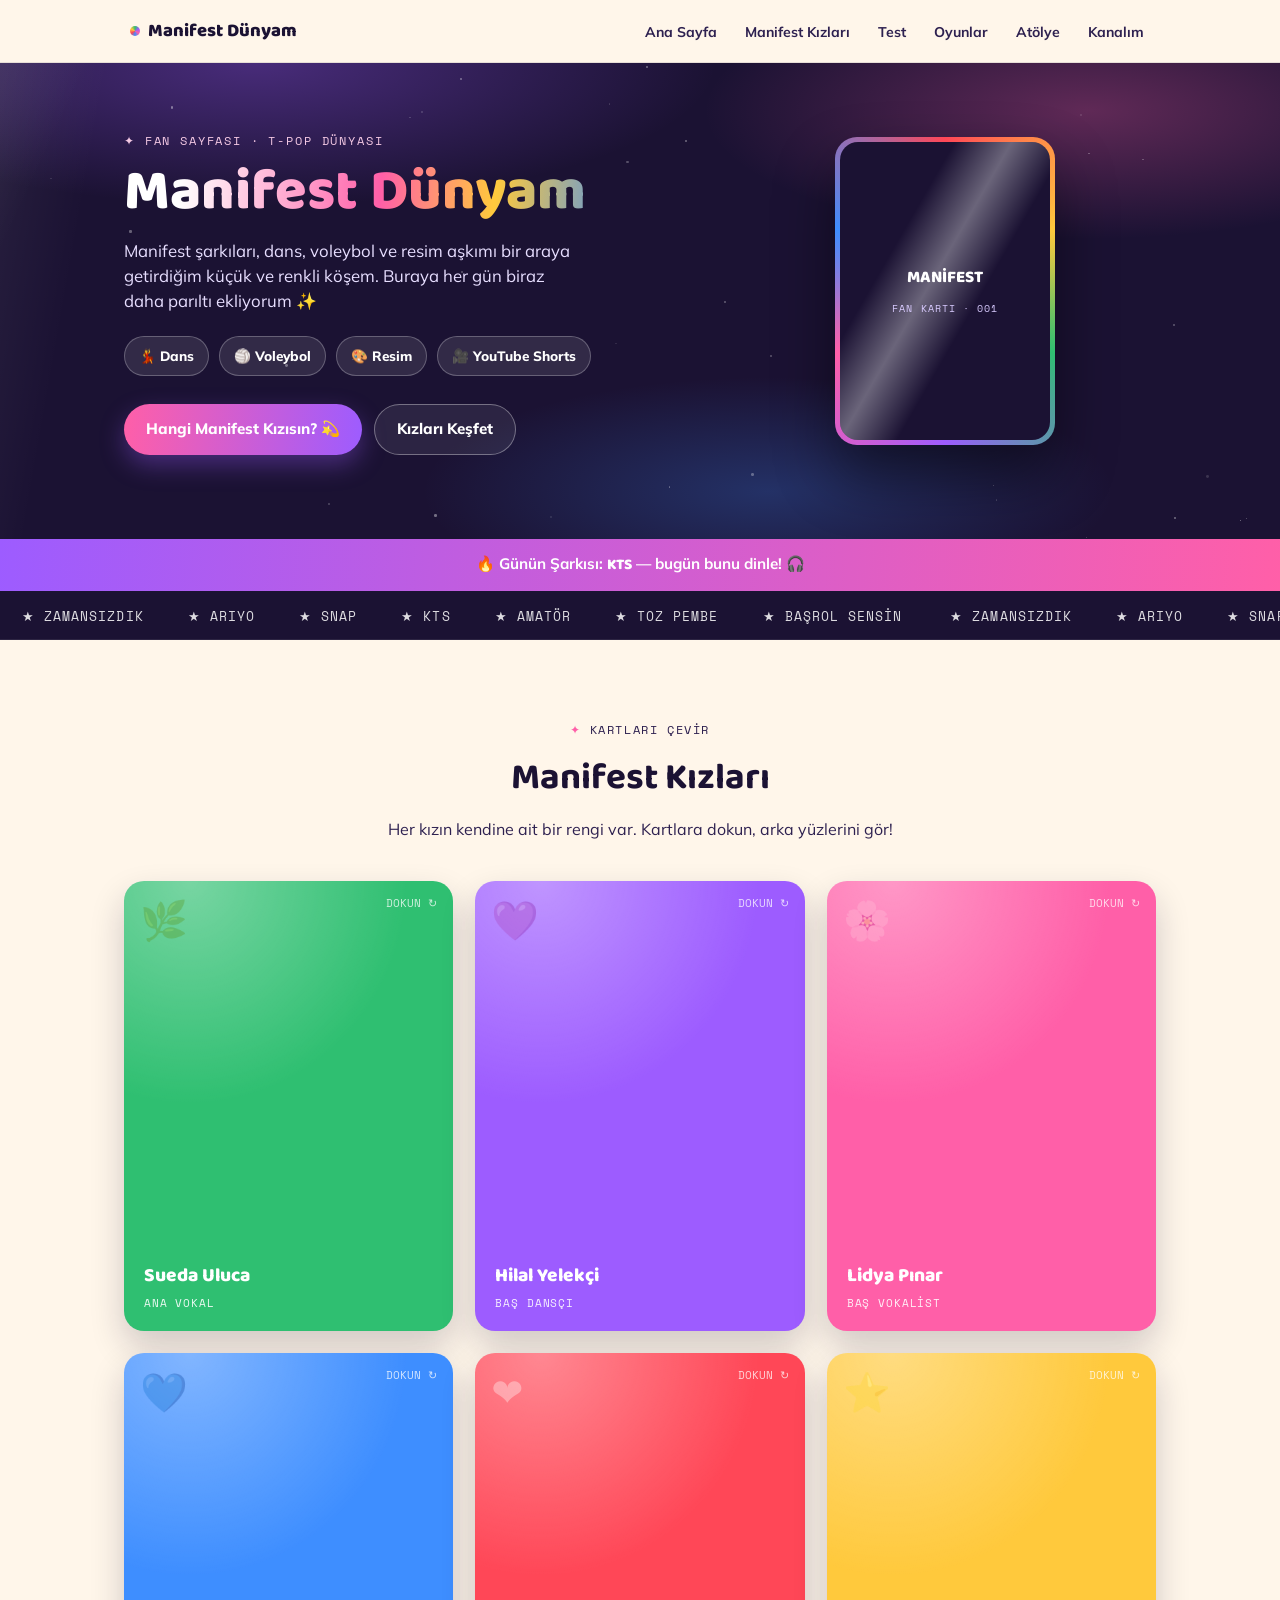
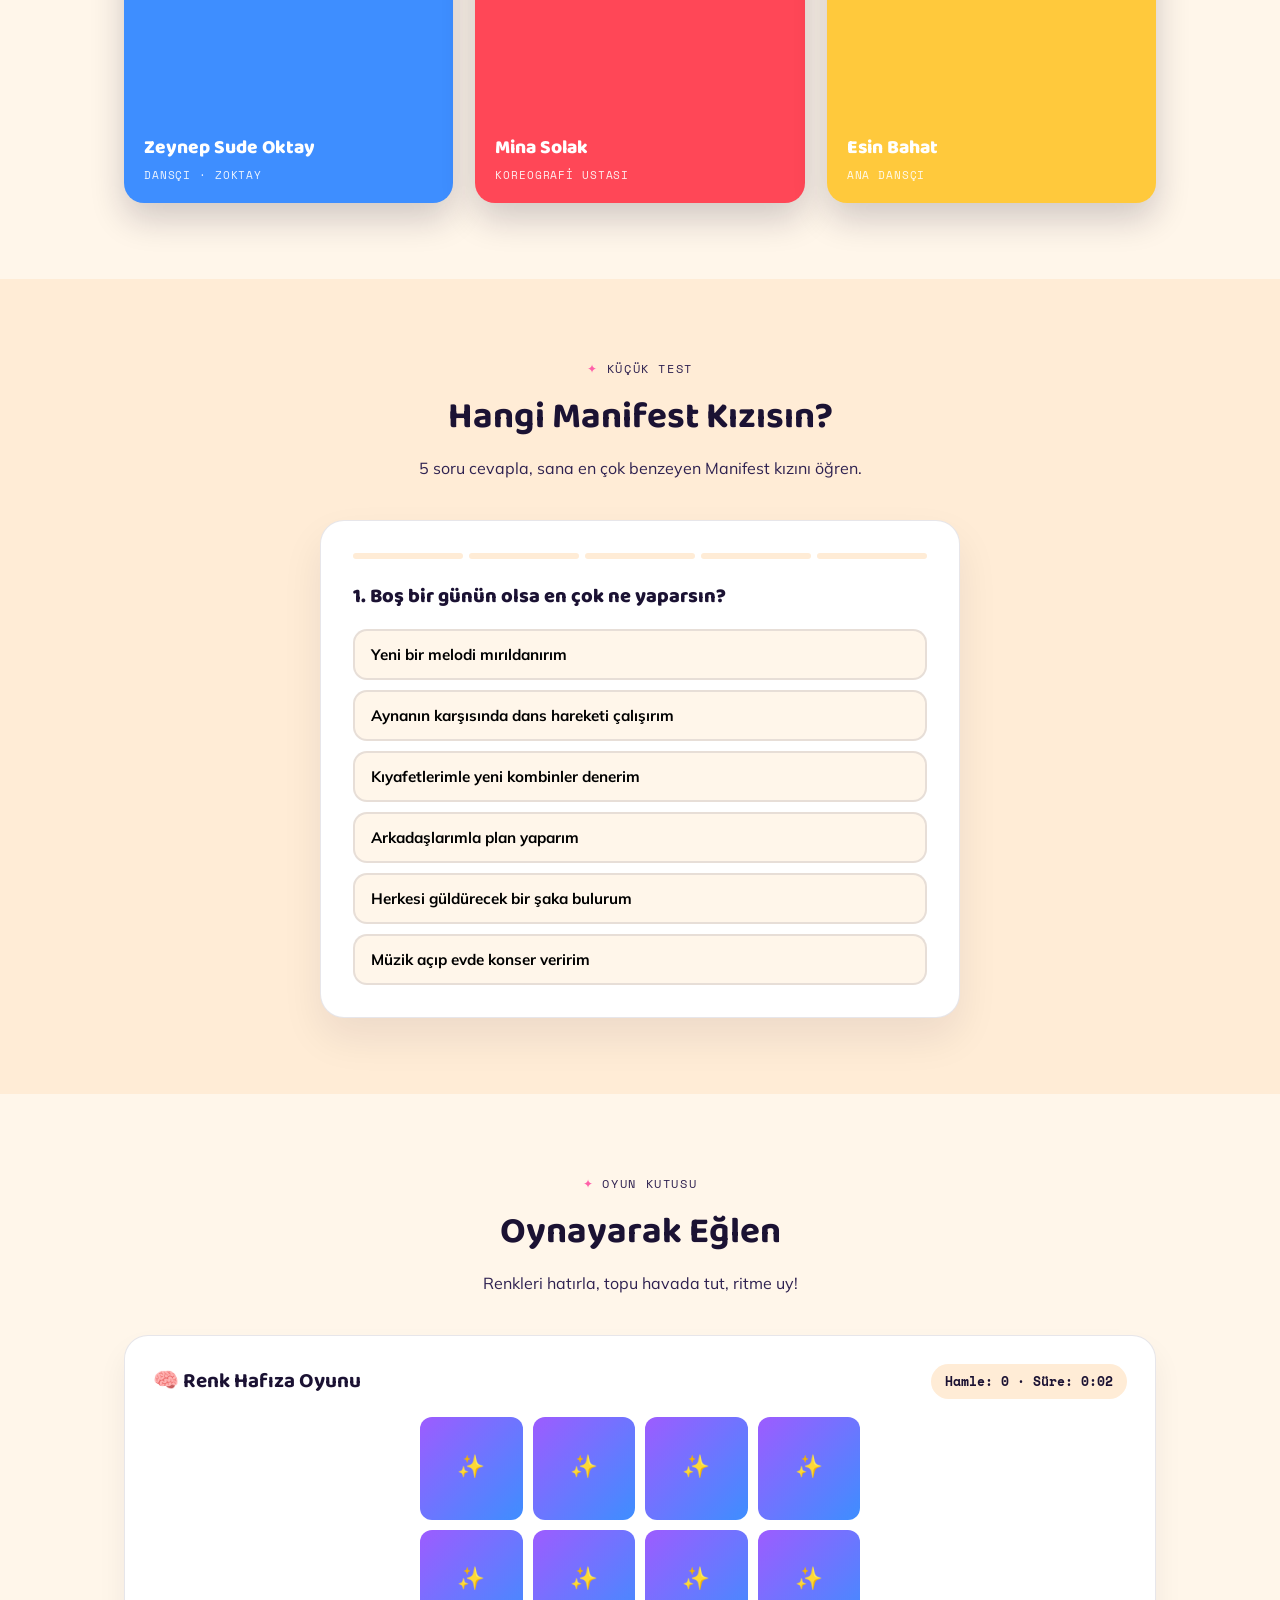
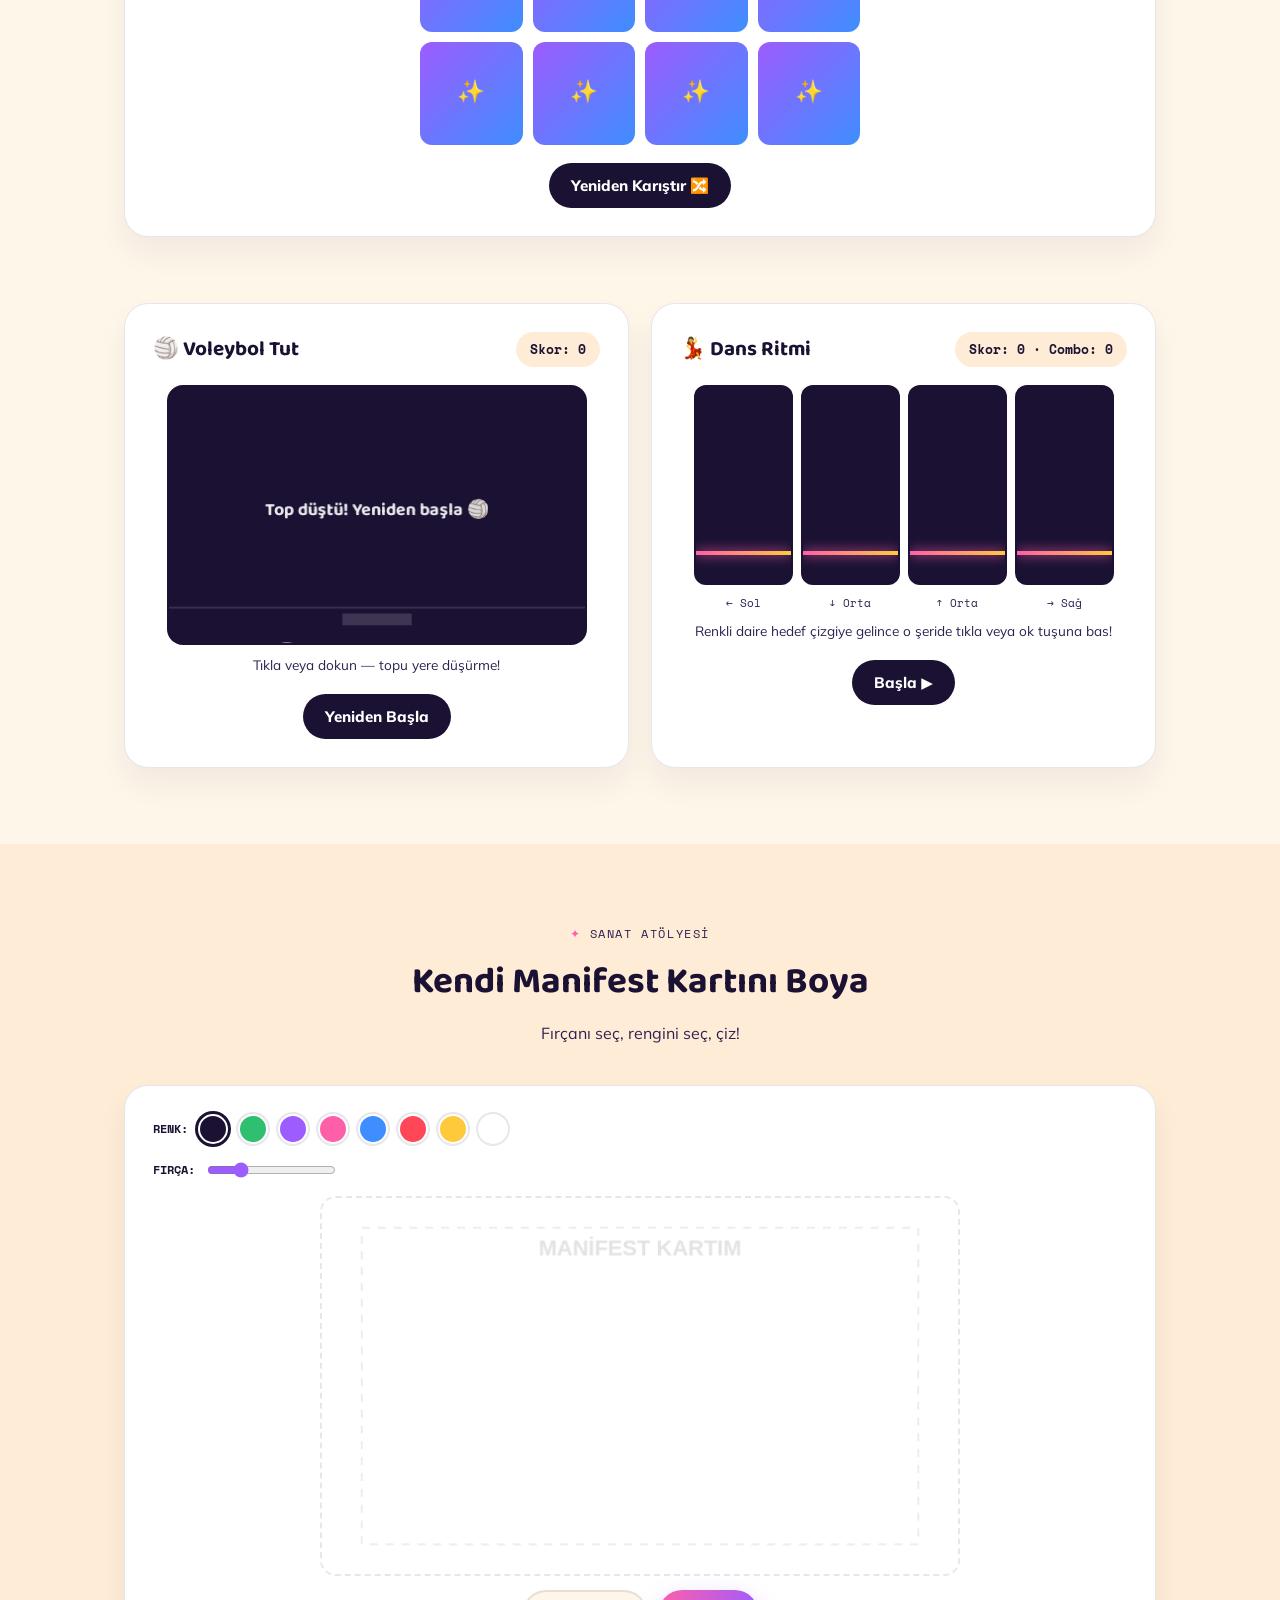
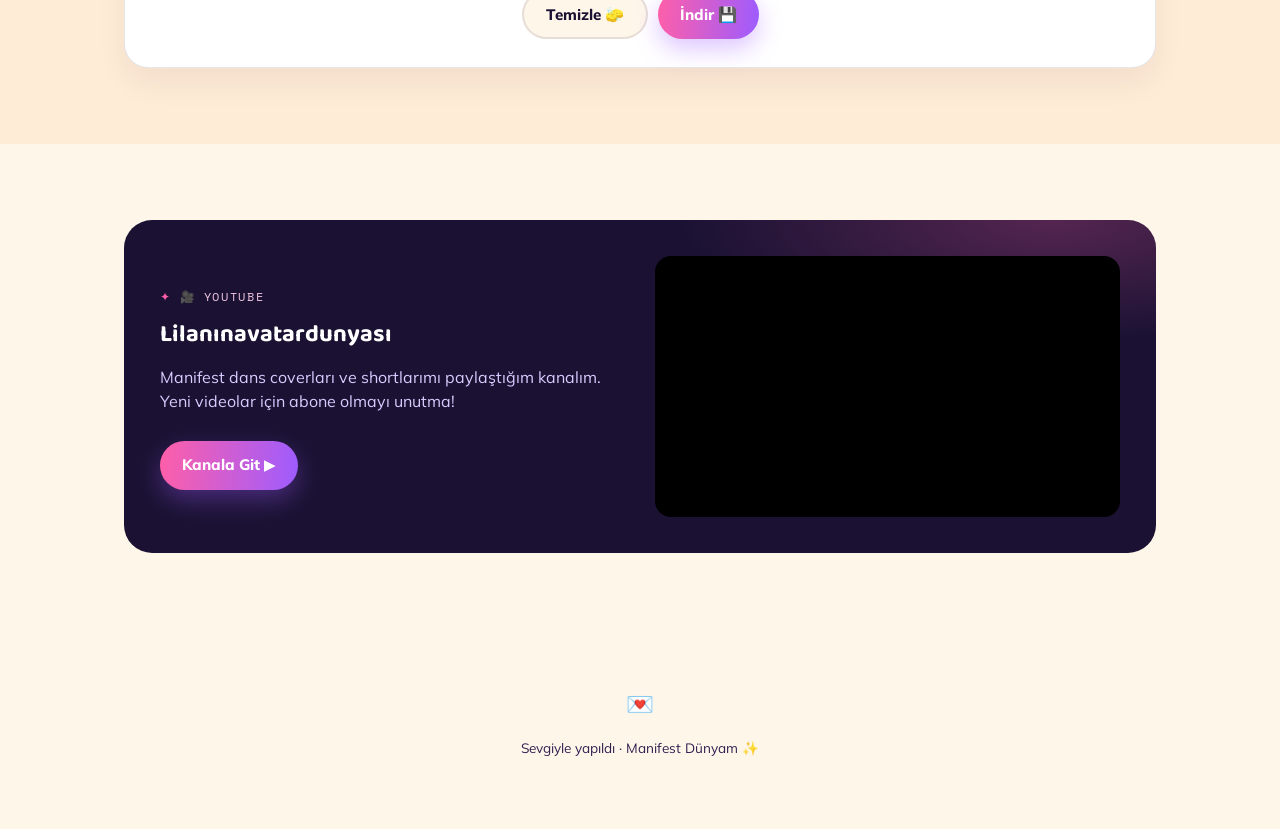
==== index.html @ 08b4e4c6 "initial commit" ====
<!DOCTYPE html>
<html lang="tr">
<head>
<meta charset="UTF-8">
<meta name="viewport" content="width=device-width, initial-scale=1.0">
<title>Manifest Dünyam ✨</title>
<link rel="icon" href="data:image/svg+xml,<svg xmlns=%22http://www.w3.org/2000/svg%22 viewBox=%220 0 100 100%22><text y=%22.9em%22 font-size=%2290%22>💫</text></svg>">
<link rel="preconnect" href="https://fonts.googleapis.com">
<link rel="preconnect" href="https://fonts.gstatic.com" crossorigin>
<link href="https://fonts.googleapis.com/css2?family=Baloo+2:wght@500;700;800&family=Mulish:wght@400;600;700;800&family=Space+Mono:wght@400;700&display=swap" rel="stylesheet">
<style>
  :root{
    --ink:#1B1233;
    --ink-soft:#2E2150;
    --paper:#FFF6EA;
    --paper-alt:#FFECD6;
    --card-line: rgba(27,18,51,0.10);

    --sueda:#2FBF71;   /* yeşil */
    --hilal:#9D5CFF;   /* mor */
    --lidya:#FF5FA8;   /* pembe */
    --zoktay:#3E8EFF;  /* mavi */
    --mina:#FF4757;    /* kırmızı */
    --esin:#FFC93C;    /* sarı */

    --display: "Baloo 2", system-ui, sans-serif;
    --body: "Mulish", system-ui, sans-serif;
    --mono: "Space Mono", monospace;
  }

  *{box-sizing:border-box;}
  html{scroll-behavior:smooth;}
  body{
    margin:0;
    background:var(--paper);
    color:var(--ink);
    font-family:var(--body);
    line-height:1.5;
    -webkit-font-smoothing:antialiased;
  }
  h1,h2,h3{font-family:var(--display); margin:0; color:var(--ink);}
  p{margin:0;}
  a{color:inherit;}
  button{font-family:var(--body); cursor:pointer;}
  ::selection{background:var(--lidya); color:#fff;}
  :focus-visible{outline:3px solid var(--zoktay); outline-offset:3px; border-radius:6px;}

  .eyebrow{
    font-family:var(--mono);
    font-size:0.72rem;
    letter-spacing:0.14em;
    text-transform:uppercase;
    color:var(--ink-soft);
    display:inline-flex;
    align-items:center;
    gap:8px;
  }
  .eyebrow::before{content:"✦"; color:var(--lidya);}

  .wrap{max-width:1080px; margin:0 auto; padding:0 24px;}

  /* ---------- NAV ---------- */
  .nav{
    position:sticky; top:0; z-index:50;
    background:rgba(255,246,234,0.88);
    backdrop-filter:blur(10px);
    border-bottom:1px solid var(--card-line);
  }
  .nav .wrap{
    display:flex; align-items:center; justify-content:space-between;
    padding-top:12px; padding-bottom:12px;
  }
  .logo{
    font-family:var(--display); font-weight:800; font-size:1.15rem;
    display:flex; align-items:center; gap:8px; background:none; border:none; color:var(--ink);
    padding:4px 6px;
  }
  .logo .dot{
    width:10px; height:10px; border-radius:50%;
    background:conic-gradient(var(--sueda),var(--hilal),var(--lidya),var(--zoktay),var(--mina),var(--esin),var(--sueda));
    animation:spin 4s linear infinite;
  }
  @keyframes spin{to{transform:rotate(360deg);}}
  .navlinks{display:flex; gap:4px; list-style:none; margin:0; padding:0;}
  .navlinks a{
    text-decoration:none; font-weight:700; font-size:0.88rem;
    padding:8px 12px; border-radius:999px; color:var(--ink-soft);
  }
  .navlinks a:hover{background:var(--paper-alt); color:var(--ink);}
  .navtoggle{display:none; background:none; border:none; font-size:1.4rem;}
  @media (max-width:760px){
    .navlinks{
      position:fixed; inset:60px 12px auto 12px; flex-direction:column;
      background:var(--paper); border:1px solid var(--card-line); border-radius:16px;
      padding:10px; box-shadow:0 12px 30px rgba(27,18,51,0.15);
      transform:translateY(-12px); opacity:0; pointer-events:none; transition:.2s;
    }
    .navlinks.open{transform:translateY(0); opacity:1; pointer-events:auto;}
    .navlinks a{padding:12px 14px;}
    .navtoggle{display:block;}
  }

  /* ---------- HERO ---------- */
  .hero{
    position:relative; overflow:hidden;
    background:
      radial-gradient(60% 50% at 20% 0%, rgba(157,92,255,0.35), transparent 60%),
      radial-gradient(50% 45% at 85% 10%, rgba(255,95,168,0.30), transparent 60%),
      radial-gradient(45% 40% at 60% 90%, rgba(62,142,255,0.25), transparent 60%),
      var(--ink);
    color:#fff;
    padding:64px 0 84px;
  }
  .hero::before{ /* spotlight beams */
    content:""; position:absolute; inset:0; pointer-events:none;
    background:
      linear-gradient(100deg, rgba(255,255,255,0.06) 0%, transparent 8%),
      linear-gradient(115deg, rgba(255,255,255,0.05) 0%, transparent 6%);
  }
  .stars{position:absolute; inset:0; pointer-events:none; opacity:0.5;}
  .hero .wrap{position:relative; display:grid; grid-template-columns:1.15fr 0.85fr; gap:40px; align-items:center;}
  @media (max-width:860px){.hero .wrap{grid-template-columns:1fr;}}

  .hero-eyebrow{
    font-family:var(--mono); font-size:0.72rem; letter-spacing:0.16em; text-transform:uppercase;
    color:#F4C9E4; display:inline-flex; align-items:center; gap:8px; margin-bottom:14px;
  }
  .hero h1{
    font-size:clamp(2.4rem, 6vw, 3.6rem);
    font-weight:800; line-height:1.02;
    background:linear-gradient(95deg,#fff 10%, var(--lidya) 45%, var(--esin) 65%, var(--zoktay) 90%);
    -webkit-background-clip:text; background-clip:text; -webkit-text-fill-color:transparent;
  }
  .hero-sub{margin-top:16px; font-size:1.05rem; color:#E7DEFF; max-width:46ch;}
  .badges{display:flex; flex-wrap:wrap; gap:10px; margin-top:22px;}
  .badge{
    font-weight:800; font-size:0.85rem; padding:9px 14px; border-radius:999px;
    background:rgba(255,255,255,0.10); border:1px solid rgba(255,255,255,0.25);
    display:flex; align-items:center; gap:6px;
  }
  .cta-row{display:flex; flex-wrap:wrap; gap:12px; margin-top:28px;}
  .btn{
    border:none; border-radius:999px; padding:13px 22px; font-weight:800; font-size:0.95rem;
    display:inline-flex; align-items:center; gap:8px; text-decoration:none;
    transition:transform .15s ease;
  }
  .btn:hover{transform:translateY(-2px);}
  .btn-primary{background:linear-gradient(95deg, var(--lidya), var(--hilal)); color:#fff; box-shadow:0 10px 24px rgba(157,92,255,0.35);}
  .btn-ghost{background:rgba(255,255,255,0.08); color:#fff; border:1px solid rgba(255,255,255,0.35);}
  .btn-dark{background:var(--ink); color:#fff;}

  /* floating holo card in hero */
  .hero-card-stage{display:flex; justify-content:center;}
  .mini-card{
    width:220px; aspect-ratio:3/4.2; border-radius:22px; position:relative;
    background:
      conic-gradient(from 120deg, var(--sueda), var(--hilal), var(--lidya), var(--zoktay), var(--mina), var(--esin), var(--sueda));
    padding:5px;
    animation:float 5s ease-in-out infinite;
    box-shadow:0 30px 60px rgba(0,0,0,0.45);
  }
  @keyframes float{0%,100%{transform:translateY(0) rotate(-3deg);} 50%{transform:translateY(-14px) rotate(2deg);}}
  .mini-card-inner{
    width:100%; height:100%; border-radius:18px; background:var(--ink);
    display:flex; flex-direction:column; align-items:center; justify-content:center; gap:10px;
    position:relative; overflow:hidden;
  }
  .mini-card-inner::after{
    content:""; position:absolute; inset:0;
    background:linear-gradient(120deg, transparent 30%, rgba(255,255,255,0.35) 45%, transparent 60%);
    animation:shine 3.2s linear infinite;
  }
  @keyframes shine{0%{transform:translateX(-120%) rotate(8deg);} 100%{transform:translateX(120%) rotate(8deg);}}
  .mini-card-inner span{font-family:var(--display); font-weight:800; color:#fff; font-size:1.05rem; z-index:1;}
  .mini-card-inner small{font-family:var(--mono); font-size:0.65rem; letter-spacing:.1em; color:#D9CBFF; z-index:1;}

  /* ---------- MARQUEE ---------- */
  .marquee{
    background:var(--ink); color:#fff; overflow:hidden; white-space:nowrap;
    border-bottom:1px solid rgba(255,255,255,0.08);
  }
  .marquee-track{display:inline-block; padding:12px 0; animation:scroll 26s linear infinite;}
  .marquee-track span{font-family:var(--mono); font-size:0.82rem; letter-spacing:0.08em; margin:0 22px; opacity:0.85;}
  @keyframes scroll{from{transform:translateX(0);} to{transform:translateX(-50%);}}

  /* ---------- SECTIONS ---------- */
  section.block{padding:76px 0;}
  .block-head{max-width:640px; margin:0 auto 40px; text-align:center;}
  .block-head h2{font-size:clamp(1.7rem,3.4vw,2.3rem); margin-top:10px;}
  .block-head p{margin-top:12px; color:var(--ink-soft); font-size:1rem;}

  /* ---------- MEMBER CARDS ---------- */
  .members-grid{
    display:grid; grid-template-columns:repeat(3,1fr); gap:22px;
  }
  @media (max-width:760px){.members-grid{grid-template-columns:repeat(2,1fr);}}
  @media (max-width:480px){.members-grid{grid-template-columns:1fr;}}

  .card3d{ perspective:1200px; }
  .card3d-inner{
    position:relative; width:100%; aspect-ratio:3/4.1;
    transform-style:preserve-3d; transition:transform .6s cubic-bezier(.2,.8,.2,1);
    border-radius:20px; cursor:pointer;
  }
  .card3d.flipped .card3d-inner{transform:rotateY(180deg);}
  .face{
    position:absolute; inset:0; border-radius:20px; backface-visibility:hidden;
    display:flex; flex-direction:column; padding:20px; overflow:hidden;
  }
  .face-front{
    color:#fff; justify-content:flex-end;
    background:
      radial-gradient(120% 90% at 20% 0%, rgba(255,255,255,0.35), transparent 55%),
      var(--m-color);
    box-shadow:0 16px 34px rgba(27,18,51,0.20);
  }
  .face-front::before{
    content:""; position:absolute; inset:0;
    background:linear-gradient(130deg, transparent 35%, rgba(255,255,255,0.45) 48%, transparent 62%);
    transform:translateX(-130%);
    transition:transform .5s;
  }
  .card3d:hover .face-front::before{transform:translateX(130%);}
  .face-front .initial{
    position:absolute; top:14px; left:16px; font-family:var(--display); font-weight:800;
    font-size:2.4rem; opacity:0.35;
  }
  .face-front .name{font-family:var(--display); font-weight:800; font-size:1.2rem;}
  .face-front .role{font-family:var(--mono); font-size:0.68rem; letter-spacing:.08em; text-transform:uppercase; opacity:0.9; margin-top:4px;}
  .face-front .taphint{position:absolute; top:14px; right:16px; font-size:0.7rem; font-family:var(--mono); opacity:0.75;}

  .face-back{
    background:var(--paper); border:2px solid var(--m-color); transform:rotateY(180deg);
    justify-content:center; gap:10px; text-align:center; align-items:center;
  }
  .face-back .chip{
    font-family:var(--mono); font-size:0.7rem; letter-spacing:.08em; text-transform:uppercase;
    background:var(--m-color); color:#fff; padding:6px 12px; border-radius:999px; font-weight:700;
  }
  .face-back .fact{font-size:0.9rem; color:var(--ink-soft);}
  .face-back .name2{font-family:var(--display); font-weight:800; font-size:1.05rem;}

  /* ---------- QUIZ ---------- */
  .quiz-card{
    max-width:640px; margin:0 auto; background:#fff; border:1px solid var(--card-line);
    border-radius:24px; padding:32px; box-shadow:0 20px 40px rgba(27,18,51,0.08);
  }
  .quiz-progress{display:flex; gap:6px; margin-bottom:22px;}
  .quiz-progress i{flex:1; height:6px; border-radius:999px; background:var(--paper-alt);}
  .quiz-progress i.done{background:linear-gradient(90deg, var(--lidya), var(--hilal));}
  .q-title{font-family:var(--display); font-weight:800; font-size:1.25rem; margin-bottom:18px;}
  .q-options{display:grid; gap:10px;}
  .q-option{
    text-align:left; padding:14px 16px; border-radius:14px; border:2px solid var(--card-line);
    background:var(--paper); font-weight:700; font-size:0.95rem; transition:.15s;
  }
  .q-option:hover{border-color:var(--hilal); background:#fff;}
  .quiz-result{display:none; text-align:center;}
  .quiz-result.show{display:block;}
  .quiz-body.hide{display:none;}
  .result-badge{
    width:110px; height:110px; border-radius:50%; margin:0 auto 16px;
    display:flex; align-items:center; justify-content:center;
    font-family:var(--display); font-weight:800; font-size:2.2rem; color:#fff;
    background:var(--m-color, var(--lidya));
    box-shadow:0 14px 30px rgba(27,18,51,0.25);
  }
  .result-title{font-family:var(--display); font-weight:800; font-size:1.5rem;}
  .result-fact{color:var(--ink-soft); margin-top:10px; max-width:44ch; margin-left:auto; margin-right:auto;}
  .retake{margin-top:22px;}

  /* ---------- GAMES ---------- */
  .games-grid{display:grid; grid-template-columns:1fr; gap:44px;}
  .game-panel{
    background:#fff; border:1px solid var(--card-line); border-radius:24px; padding:28px;
    box-shadow:0 16px 30px rgba(27,18,51,0.06);
  }
  .game-panel-head{display:flex; align-items:center; justify-content:space-between; flex-wrap:wrap; gap:10px; margin-bottom:18px;}
  .game-panel-head h3{font-size:1.3rem;}
  .stat{
    font-family:var(--mono); font-size:0.8rem; background:var(--paper-alt); padding:8px 14px; border-radius:999px; font-weight:700;
  }

  /* memory game */
  .memo-grid{
    display:grid; grid-template-columns:repeat(4,1fr); gap:10px; max-width:440px; margin:0 auto;
  }
  @media (max-width:480px){.memo-grid{grid-template-columns:repeat(3,1fr);}}
  .memo-cell{ perspective:800px; aspect-ratio:1; }
  .memo-cell-inner{
    width:100%; height:100%; position:relative; transform-style:preserve-3d;
    transition:transform .45s; border-radius:12px;
  }
  .memo-cell.open .memo-cell-inner, .memo-cell.matched .memo-cell-inner{transform:rotateY(180deg);}
  .memo-face{
    position:absolute; inset:0; border-radius:12px; backface-visibility:hidden;
    display:flex; align-items:center; justify-content:center; font-family:var(--display); font-weight:800; font-size:1.3rem;
  }
  .memo-back{background:linear-gradient(135deg, var(--hilal), var(--zoktay)); color:#fff; font-size:1.4rem;}
  .memo-front{background:var(--mc,var(--lidya)); color:#fff; transform:rotateY(180deg);}
  .memo-cell.matched .memo-front{opacity:0.55;}
  .memo-cell button{
    all:unset; display:block; width:100%; height:100%; cursor:pointer;
    position:absolute; inset:0; z-index:2;
  }
  .memo-controls{display:flex; justify-content:center; margin-top:18px;}

  /* song of the day */
  .song-banner{
    background:linear-gradient(95deg, var(--hilal), var(--lidya));
    color:#fff; text-align:center; padding:14px 24px;
    font-weight:700; font-size:0.95rem;
  }
  .song-banner strong{font-family:var(--display); font-weight:800;}

  /* mini arcade games */
  .arcade-grid{display:grid; grid-template-columns:1fr 1fr; gap:22px; margin-top:22px;}
  @media (max-width:700px){.arcade-grid{grid-template-columns:1fr;}}
  .arcade-canvas{
    width:100%; max-width:420px; height:260px; display:block; margin:0 auto;
    background:var(--ink); border-radius:16px; border:2px solid var(--card-line);
    touch-action:none; cursor:pointer;
  }
  .arcade-hint{
    text-align:center; font-size:0.85rem; color:var(--ink-soft); margin-top:10px;
  }
  .arcade-score{font-family:var(--mono); font-size:0.8rem; background:var(--paper-alt); padding:8px 14px; border-radius:999px; font-weight:700;}

  /* rhythm lanes */
  .rhythm-wrap{max-width:420px; margin:0 auto;}
  .rhythm-lanes{display:grid; grid-template-columns:repeat(4,1fr); gap:8px;}
  .rhythm-lane{
    position:relative; height:200px; border-radius:12px; overflow:hidden;
    background:var(--ink); border:2px solid var(--card-line);
  }
  .rhythm-target{
    position:absolute; left:0; right:0; bottom:28px; height:4px;
    background:linear-gradient(90deg, var(--lidya), var(--esin));
    box-shadow:0 0 12px var(--lidya);
  }
  .rhythm-note{
    position:absolute; left:50%; width:36px; height:36px; margin-left:-18px;
    border-radius:50%; top:-36px; transition:none;
    display:flex; align-items:center; justify-content:center;
    font-size:1rem; box-shadow:0 4px 12px rgba(0,0,0,0.3);
  }
  .rhythm-lane button{
    all:unset; position:absolute; inset:0; cursor:pointer; z-index:2;
  }
  .rhythm-lane.hit .rhythm-target{animation:rhythmFlash .25s;}
  @keyframes rhythmFlash{0%,100%{opacity:1;} 50%{opacity:0.3; transform:scaleY(2);}}
  .rhythm-keys{
    display:grid; grid-template-columns:repeat(4,1fr); gap:8px; margin-top:10px;
    font-family:var(--mono); font-size:0.68rem; text-align:center; color:var(--ink-soft);
  }
  .win-msg{
    text-align:center; font-weight:800; margin-top:16px; color:var(--sueda); display:none;
  }
  .win-msg.show{display:block;}

  /* painting canvas */
  .paint-toolbar{display:flex; flex-wrap:wrap; gap:10px; align-items:center; margin-bottom:16px;}
  .swatch{
    width:30px; height:30px; border-radius:50%; border:2px solid #fff; box-shadow:0 0 0 2px var(--card-line);
    cursor:pointer; padding:0;
  }
  .swatch.active{box-shadow:0 0 0 3px var(--ink);}
  .paint-toolbar input[type=range]{accent-color:var(--hilal);}
  #paintCanvas{
    width:100%; max-width:640px; height:380px; display:block; margin:0 auto;
    background:#fff; border-radius:16px; border:2px dashed var(--card-line); touch-action:none;
  }
  .paint-actions{display:flex; justify-content:center; gap:10px; margin-top:14px;}

  /* ---------- CHANNEL ---------- */
  .channel-panel{
    background:var(--ink); color:#fff; border-radius:28px; padding:36px; display:grid;
    grid-template-columns:1fr 1fr; gap:30px; align-items:center; overflow:hidden; position:relative;
  }
  @media (max-width:800px){.channel-panel{grid-template-columns:1fr;}}
  .channel-panel::before{
    content:""; position:absolute; inset:0;
    background:radial-gradient(60% 60% at 90% 0%, rgba(255,95,168,0.25), transparent 60%);
  }
  .channel-info{position:relative;}
  .channel-info h3{color:#fff; font-size:1.5rem; margin-top:10px;}
  .channel-info p{color:#D9CBFF; margin-top:12px;}
  .yt-frame-wrap{position:relative; border-radius:16px; overflow:hidden; aspect-ratio:16/9; background:#000;}
  .yt-frame-wrap iframe{width:100%; height:100%; border:0;}

  /* ---------- FOOTER / SECRET ---------- */
  footer{padding:50px 0 70px; text-align:center;}
  .heart-btn{
    background:none; border:none; font-size:1.4rem; padding:10px; border-radius:50%;
  }
  footer p{color:var(--ink-soft); font-size:0.85rem; margin-top:10px;}

  .secret-modal{
    position:fixed; inset:0; background:rgba(27,18,51,0.55); backdrop-filter:blur(4px);
    display:flex; align-items:center; justify-content:center; z-index:100; padding:20px;
    opacity:0; pointer-events:none; transition:.2s;
  }
  .secret-modal.show{opacity:1; pointer-events:auto;}
  .secret-box{
    background:var(--paper); border-radius:24px; padding:36px; max-width:380px; text-align:center;
    box-shadow:0 30px 60px rgba(0,0,0,0.35);
  }
  .secret-box .emoji{font-size:2.4rem;}
  .secret-box h3{margin-top:10px;}
  .secret-box p{margin-top:10px; color:var(--ink-soft);}

  .confetti{position:fixed; top:-10px; z-index:200; border-radius:2px; pointer-events:none;}

  @media (prefers-reduced-motion: reduce){
    *{animation-duration:0.001ms !important; animation-iteration-count:1 !important; transition-duration:0.001ms !important;}
  }
</style>
</head>
<body>

  <header class="nav">
    <div class="wrap">
      <button class="logo" onclick="document.getElementById('ana-sayfa').scrollIntoView()">
        <span class="dot"></span> Manifest Dünyam
      </button>
      <button class="navtoggle" id="navToggle" aria-label="Menüyü aç">☰</button>
      <ul class="navlinks" id="navLinks">
        <li><a href="#ana-sayfa">Ana Sayfa</a></li>
        <li><a href="#kizlar">Manifest Kızları</a></li>
        <li><a href="#test">Test</a></li>
        <li><a href="#oyunlar">Oyunlar</a></li>
        <li><a href="#atolye">Atölye</a></li>
        <li><a href="#kanalim">Kanalım</a></li>
      </ul>
    </div>
  </header>

  <!-- ================= HERO ================= -->
  <section class="hero" id="ana-sayfa">
    <div class="stars" id="stars"></div>
    <div class="wrap">
      <div>
        <div class="hero-eyebrow">✦ Fan sayfası · T-Pop dünyası</div>
        <h1>Manifest Dünyam</h1>
        <p class="hero-sub">Manifest şarkıları, dans, voleybol ve resim aşkımı bir araya getirdiğim küçük ve renkli köşem. Buraya her gün biraz daha parıltı ekliyorum ✨</p>
        <div class="badges">
          <span class="badge">💃 Dans</span>
          <span class="badge">🏐 Voleybol</span>
          <span class="badge">🎨 Resim</span>
          <span class="badge">🎥 YouTube Shorts</span>
        </div>
        <div class="cta-row">
          <a href="#test" class="btn btn-primary">Hangi Manifest Kızısın? 💫</a>
          <a href="#kizlar" class="btn btn-ghost">Kızları Keşfet</a>
        </div>
      </div>
      <div class="hero-card-stage">
        <div class="mini-card">
          <div class="mini-card-inner">
            <span>MANİFEST</span>
            <small>FAN KARTI · 001</small>
          </div>
        </div>
      </div>
    </div>
  </section>

  <div class="song-banner" id="songBanner">🎵 Günün Şarkısı: <strong>…</strong></div>

  <div class="marquee">
    <div class="marquee-track" id="marqueeTrack">
      <span>★ ZAMANSIZDIK</span><span>★ ARIYO</span><span>★ SNAP</span><span>★ KTS</span><span>★ AMATÖR</span><span>★ TOZ PEMBE</span><span>★ BAŞROL SENSİN</span>
      <span>★ ZAMANSIZDIK</span><span>★ ARIYO</span><span>★ SNAP</span><span>★ KTS</span><span>★ AMATÖR</span><span>★ TOZ PEMBE</span><span>★ BAŞROL SENSİN</span>
    </div>
  </div>

  <!-- ================= MEMBERS ================= -->
  <section class="block" id="kizlar">
    <div class="wrap">
      <div class="block-head">
        <span class="eyebrow">Kartları Çevir</span>
        <h2>Manifest Kızları</h2>
        <p>Her kızın kendine ait bir rengi var. Kartlara dokun, arka yüzlerini gör!</p>
      </div>
      <div class="members-grid" id="membersGrid"></div>
    </div>
  </section>

  <!-- ================= QUIZ ================= -->
  <section class="block" id="test" style="background:var(--paper-alt);">
    <div class="wrap">
      <div class="block-head">
        <span class="eyebrow">Küçük Test</span>
        <h2>Hangi Manifest Kızısın?</h2>
        <p>5 soru cevapla, sana en çok benzeyen Manifest kızını öğren.</p>
      </div>

      <div class="quiz-card">
        <div class="quiz-progress" id="quizProgress"></div>

        <div class="quiz-body" id="quizBody">
          <div class="q-title" id="qTitle"></div>
          <div class="q-options" id="qOptions"></div>
        </div>

        <div class="quiz-result" id="quizResult">
          <div class="result-badge" id="resultBadge"></div>
          <div class="result-title" id="resultTitle"></div>
          <p class="result-fact" id="resultFact"></p>
          <button class="btn btn-dark retake" id="retakeBtn">Tekrar Çöz 🔁</button>
        </div>
      </div>
    </div>
  </section>

  <!-- ================= GAMES ================= -->
  <section class="block" id="oyunlar">
    <div class="wrap">
      <div class="block-head">
        <span class="eyebrow">Oyun Kutusu</span>
        <h2>Oynayarak Eğlen</h2>
        <p>Renkleri hatırla, topu havada tut, ritme uy!</p>
      </div>

      <div class="games-grid">
        <div class="game-panel">
          <div class="game-panel-head">
            <h3>🧠 Renk Hafıza Oyunu</h3>
            <span class="stat" id="memoStat">Hamle: 0 · Süre: 0:00</span>
          </div>
          <div class="memo-grid" id="memoGrid"></div>
          <p class="win-msg" id="memoWin">Harika iş! Tüm çiftleri buldun 🎉</p>
          <div class="memo-controls">
            <button class="btn btn-dark" id="memoReset">Yeniden Karıştır 🔀</button>
          </div>
        </div>

        <div class="arcade-grid">
          <div class="game-panel">
            <div class="game-panel-head">
              <h3>🏐 Voleybol Tut</h3>
              <span class="arcade-score" id="vballScore">Skor: 0</span>
            </div>
            <canvas class="arcade-canvas" id="vballCanvas" width="420" height="260"></canvas>
            <p class="arcade-hint">Tıkla veya dokun — topu yere düşürme!</p>
            <div class="memo-controls">
              <button class="btn btn-dark" id="vballReset">Yeniden Başla</button>
            </div>
          </div>

          <div class="game-panel">
            <div class="game-panel-head">
              <h3>💃 Dans Ritmi</h3>
              <span class="arcade-score" id="rhythmScore">Skor: 0 · Combo: 0</span>
            </div>
            <div class="rhythm-wrap">
              <div class="rhythm-lanes" id="rhythmLanes"></div>
              <div class="rhythm-keys">
                <span>← Sol</span><span>↓ Orta</span><span>↑ Orta</span><span>→ Sağ</span>
              </div>
            </div>
            <p class="arcade-hint">Renkli daire hedef çizgiye gelince o şeride tıkla veya ok tuşuna bas!</p>
            <div class="memo-controls">
              <button class="btn btn-dark" id="rhythmStart">Başla ▶</button>
            </div>
          </div>
        </div>
      </div>
    </div>
  </section>

  <!-- ================= ATÖLYE (PAINTING) ================= -->
  <section class="block" id="atolye" style="background:var(--paper-alt);">
    <div class="wrap">
      <div class="block-head">
        <span class="eyebrow">Sanat Atölyesi</span>
        <h2>Kendi Manifest Kartını Boya</h2>
        <p>Fırçanı seç, rengini seç, çiz!</p>
      </div>

      <div class="game-panel">
        <div class="paint-toolbar" id="paintToolbar">
          <span style="font-family:var(--mono); font-size:0.75rem; font-weight:700;">RENK:</span>
        </div>
        <div class="paint-toolbar">
          <span style="font-family:var(--mono); font-size:0.75rem; font-weight:700;">FIRÇA:</span>
          <input type="range" min="2" max="28" value="8" id="brushSize">
        </div>
        <canvas id="paintCanvas" width="640" height="380"></canvas>
        <div class="paint-actions">
          <button class="btn btn-ghost" style="background:var(--paper); color:var(--ink); border:2px solid var(--card-line);" id="clearCanvas">Temizle 🧽</button>
          <button class="btn btn-primary" id="downloadCanvas">İndir 💾</button>
        </div>
      </div>
    </div>
  </section>

  <!-- ================= CHANNEL ================= -->
  <section class="block" id="kanalim">
    <div class="wrap">
      <div class="channel-panel">
        <div class="channel-info">
          <span class="eyebrow" style="color:#F4C9E4;">🎥 YouTube</span>
          <h3>Lilanınavatardunyası</h3>
          <p>Manifest dans coverları ve shortlarımı paylaştığım kanalım. Yeni videolar için abone olmayı unutma!</p>
          <div class="cta-row">
            <a href="https://www.youtube.com/@lilan%C4%B1navatard%C3%BCnyas%C4%B1" target="_blank" rel="noopener" class="btn btn-primary">Kanala Git ▶</a>
          </div>
        </div>
        <div class="yt-frame-wrap">
          <iframe src="https://www.youtube.com/embed/videoseries?list=UUO7iQCvfvpl-sY0R-Ikah4Q" title="Kanal videoları" allowfullscreen loading="lazy"></iframe>
        </div>
      </div>
    </div>
  </section>

  <footer>
    <button class="heart-btn" id="secretHeart" aria-label="gizli">💌</button>
    <p>Sevgiyle yapıldı · Manifest Dünyam ✨</p>
  </footer>

  <div class="secret-modal" id="secretModal">
    <div class="secret-box">
      <div class="emoji">🌟</div>
      <h3>Gizli bir mesaj buldun!</h3>
      <p>Bu senin kendi küçük dünyan. Dans et, boya yap, hayal kur — hepsi senin renginle daha güzel 💜</p>
      <button class="btn btn-dark" id="closeSecret" style="margin-top:16px;">Kapat</button>
    </div>
  </div>

<script>
/* ============ DATA ============ */
const MEMBERS = [
  { key:"sueda",  name:"Sueda Uluca",        role:"Ana Vokal", color:"var(--sueda)",  hex:"#2FBF71", emoji:"🌿", colorTr:"Yeşil",
    fact:"Grubun en genç üyesi. İletişim tasarımı okuyor ve sahnede güçlü sesiyle öne çıkıyor." },
  { key:"hilal",  name:"Hilal Yelekçi",      role:"Baş Dansçı", color:"var(--hilal)", hex:"#9D5CFF", emoji:"💜", colorTr:"Mor",
    fact:"Bilgisayar mühendisliği okudu, küçük yaşlardan beri dans ediyor ve koreografilere hakim." },
  { key:"lidya",  name:"Lidya Pınar",        role:"Baş Vokalist", color:"var(--lidya)", hex:"#FF5FA8", emoji:"🌸", colorTr:"Pembe",
    fact:"Uzun yıllar buz pateni yapmış, hem sesiyle hem zarif duruşuyla tanınıyor." },
  { key:"zoktay", name:"Zeynep Sude Oktay",  role:"Dansçı · Zoktay", color:"var(--zoktay)", hex:"#3E8EFF", emoji:"💙", colorTr:"Mavi",
    fact:"Sahne adı 'Zoktay'. Kendi tarzını yansıtan özgün duruşuyla dikkat çekiyor." },
  { key:"mina",   name:"Mina Solak",         role:"Koreografi Ustası", color:"var(--mina)", hex:"#FF4757", emoji:"❤️", colorTr:"Kırmızı",
    fact:"Grubun en deneyimli üyelerinden. Salsa dansında da oldukça başarılı." },
  { key:"esin",   name:"Esin Bahat",         role:"Ana Dansçı", color:"var(--esin)", hex:"#FFC93C", emoji:"⭐", colorTr:"Sarı",
    fact:"Profesyonel dans eğitmeni. Disiplini ve pozitif enerjisiyle biliniyor." },
];

const SONGS = [
  { title:"Zamansızdık", emoji:"⏳" },
  { title:"Arıyo", emoji:"📞" },
  { title:"Snap", emoji:"📸" },
  { title:"KTS", emoji:"🔥" },
  { title:"Amatör", emoji:"🎤" },
  { title:"Toz Pembe", emoji:"🌷" },
  { title:"Başrol Sensin", emoji:"🎬" },
];

/* ============ MEMBER CARDS ============ */
const grid = document.getElementById("membersGrid");
MEMBERS.forEach((m,i)=>{
  const el = document.createElement("div");
  el.className = "card3d";
  el.innerHTML = `
    <div class="card3d-inner">
      <div class="face face-front" style="--m-color:${m.hex}">
        <span class="taphint">DOKUN ↻</span>
        <span class="initial">${m.emoji}</span>
        <span class="name">${m.name}</span>
        <span class="role">${m.role}</span>
      </div>
      <div class="face face-back" style="--m-color:${m.hex}">
        <span class="chip" style="background:${m.hex}">${m.role}</span>
        <span class="name2">${m.name}</span>
        <p class="fact">${m.fact}</p>
      </div>
    </div>`;
  el.addEventListener("click", ()=> el.classList.toggle("flipped"));
  grid.appendChild(el);
});

/* ============ QUIZ ============ */
const QUESTIONS = [
  { q:"Boş bir günün olsa en çok ne yaparsın?",
    opts:["Yeni bir melodi mırıldanırım","Aynanın karşısında dans hareketi çalışırım","Kıyafetlerimle yeni kombinler denerim","Arkadaşlarımla plan yaparım","Herkesi güldürecek bir şaka bulurum","Müzik açıp evde konser veririm"]},
  { q:"Arkadaşların seni nasıl tanımlar?",
    opts:["Tatlı ve duygusal","Enerjik ve spontane","Zarif ve özgün","Açık sözlü ve kendinden emin","Çalışkan ve kararlı","Disiplinli ve pozitif"]},
  { q:"Sahneye çıksan en çok neyinle öne çıkardın?",
    opts:["Güçlü sesimle","Enerjik dans hareketlerimle","Sahne kostümümle","Kendi tarzımı yansıtan duruşumla","Kusursuz koreografimle","Bitmeyen enerjimle"]},
  { q:"En sevdiğin renk hangisi?",
    opts:["Yeşil","Mor","Pembe","Mavi","Kırmızı","Sarı"]},
  { q:"Bir Manifest konserinde olsan en çok ne yapardın?",
    opts:["Şarkı sözlerini tek kelime kaçırmadan söylerdim","Ön sırada dans ederdim","En güzel kombini giyip fotoğraf çektirirdim","Arkadaşlarımı organize ederdim","Koreografiyi ezbere bilirdim","Konser bitene kadar zıplardım"]},
];

let qIndex = 0;
const tally = [0,0,0,0,0,0];

const qTitle = document.getElementById("qTitle");
const qOptions = document.getElementById("qOptions");
const quizProgress = document.getElementById("quizProgress");
const quizBody = document.getElementById("quizBody");
const quizResult = document.getElementById("quizResult");

function renderProgress(){
  quizProgress.innerHTML = "";
  QUESTIONS.forEach((_,i)=>{
    const i_el = document.createElement("i");
    if(i < qIndex) i_el.classList.add("done");
    quizProgress.appendChild(i_el);
  });
}

function renderQuestion(){
  renderProgress();
  const cur = QUESTIONS[qIndex];
  qTitle.textContent = `${qIndex+1}. ${cur.q}`;
  qOptions.innerHTML = "";
  cur.opts.forEach((opt,i)=>{
    const b = document.createElement("button");
    b.className = "q-option";
    b.textContent = opt;
    b.addEventListener("click", ()=>{
      tally[i]++;
      qIndex++;
      if(qIndex < QUESTIONS.length){ renderQuestion(); }
      else { showResult(); }
    });
    qOptions.appendChild(b);
  });
}

function showResult(){
  quizBody.classList.add("hide");
  quizResult.classList.add("show");
  let best = 0;
  for(let i=1;i<tally.length;i++){ if(tally[i] > tally[best]) best = i; }
  const m = MEMBERS[best];
  document.getElementById("resultBadge").style.background = m.hex;
  document.getElementById("resultBadge").textContent = m.emoji;
  document.getElementById("resultTitle").textContent = `Sen tam olarak ${m.name} gibisin!`;
  document.getElementById("resultFact").textContent = `${m.fact} Senin rengin: ${m.colorTr} ${m.emoji}`;
}

document.getElementById("retakeBtn").addEventListener("click", ()=>{
  qIndex = 0;
  for(let i=0;i<tally.length;i++) tally[i]=0;
  quizResult.classList.remove("show");
  quizBody.classList.remove("hide");
  renderQuestion();
});

renderQuestion();

/* ============ MEMORY GAME ============ */
const memoGrid = document.getElementById("memoGrid");
const memoStat = document.getElementById("memoStat");
const memoWin = document.getElementById("memoWin");
let moves = 0, openCells = [], matchedCount = 0, lock = false;
let memoTimer = null, memoSeconds = 0;

function formatTime(sec){
  const m = Math.floor(sec / 60);
  const s = sec % 60;
  return `${m}:${String(s).padStart(2,"0")}`;
}

function startMemoTimer(){
  clearInterval(memoTimer);
  memoSeconds = 0;
  memoStat.textContent = `Hamle: 0 · Süre: ${formatTime(0)}`;
  memoTimer = setInterval(()=>{
    memoSeconds++;
    memoStat.textContent = `Hamle: ${moves} · Süre: ${formatTime(memoSeconds)}`;
  }, 1000);
}

function stopMemoTimer(){
  clearInterval(memoTimer);
  memoTimer = null;
}

function buildMemoDeck(){
  let deck = [];
  MEMBERS.forEach(m => { deck.push(m); deck.push(m); });
  for(let i = deck.length - 1; i > 0; i--){
    const j = Math.floor(Math.random() * (i+1));
    [deck[i], deck[j]] = [deck[j], deck[i]];
  }
  return deck;
}

function renderMemo(){
  moves = 0; openCells = []; matchedCount = 0; lock = false;
  memoWin.classList.remove("show");
  startMemoTimer();
  const deck = buildMemoDeck();
  memoGrid.innerHTML = "";
  deck.forEach((m, idx) => {
    const cell = document.createElement("div");
    cell.className = "memo-cell";
    cell.dataset.key = m.key;
    cell.dataset.idx = idx;
    cell.innerHTML = `
      <div class="memo-cell-inner">
        <div class="memo-face memo-back">✨</div>
        <div class="memo-face memo-front" style="--mc:${m.hex}">${m.emoji}</div>
      </div>`;
    const btn = document.createElement("button");
    btn.setAttribute("aria-label", "kart");
    btn.addEventListener("click", () => flipMemo(cell));
    cell.querySelector(".memo-cell-inner").appendChild(btn);
    memoGrid.appendChild(cell);
  });
}

function flipMemo(cell){
  if(lock || cell.classList.contains("open") || cell.classList.contains("matched")) return;
  cell.classList.add("open");
  openCells.push(cell);
  if(openCells.length === 2){
    moves++;
    memoStat.textContent = `Hamle: ${moves} · Süre: ${formatTime(memoSeconds)}`;
    lock = true;
    const [a,b] = openCells;
    if(a.dataset.key === b.dataset.key){
      a.classList.add("matched"); b.classList.add("matched");
      openCells = []; lock = false; matchedCount++;
      if(matchedCount === MEMBERS.length){
        stopMemoTimer();
        memoWin.textContent = `Harika iş! ${moves} hamlede, ${formatTime(memoSeconds)} sürede bitirdin 🎉`;
        memoWin.classList.add("show");
        launchConfetti();
      }
    } else {
      setTimeout(()=>{
        a.classList.remove("open"); b.classList.remove("open");
        openCells = []; lock = false;
      }, 700);
    }
  }
}

document.getElementById("memoReset").addEventListener("click", renderMemo);
renderMemo();

/* ============ VOLLEYBALL GAME ============ */
const vballCanvas = document.getElementById("vballCanvas");
const vballCtx = vballCanvas.getContext("2d");
const vballScoreEl = document.getElementById("vballScore");
let vballRunning = false, vballScore = 0, vballAnim = null;

const vball = { x:210, y:80, vx:2.2, vy:0, r:18, gravity:0.22 };
const vballPlayer = { x:210, y:230, w:70, h:12 };

function resetVball(){
  vball.x = vballCanvas.width / 2;
  vball.y = 70;
  vball.vx = (Math.random() > 0.5 ? 1 : -1) * (2 + Math.random() * 1.5);
  vball.vy = 0;
  vballScore = 0;
  vballScoreEl.textContent = "Skor: 0";
  vballRunning = true;
}

function drawVball(){
  const w = vballCanvas.width, h = vballCanvas.height;
  vballCtx.fillStyle = "#1B1233";
  vballCtx.fillRect(0, 0, w, h);

  vballCtx.strokeStyle = "rgba(255,255,255,0.12)";
  vballCtx.lineWidth = 2;
  vballCtx.beginPath();
  vballCtx.moveTo(0, h - 36);
  vballCtx.lineTo(w, h - 36);
  vballCtx.stroke();

  vballCtx.fillStyle = "rgba(255,255,255,0.15)";
  vballCtx.fillRect(vballPlayer.x - vballPlayer.w/2, vballPlayer.y, vballPlayer.w, vballPlayer.h);

  const grad = vballCtx.createRadialGradient(vball.x - 4, vball.y - 4, 2, vball.x, vball.y, vball.r);
  grad.addColorStop(0, "#fff");
  grad.addColorStop(0.4, "#FF5FA8");
  grad.addColorStop(1, "#9D5CFF");
  vballCtx.fillStyle = grad;
  vballCtx.beginPath();
  vballCtx.arc(vball.x, vball.y, vball.r, 0, Math.PI * 2);
  vballCtx.fill();

  vballCtx.strokeStyle = "rgba(255,255,255,0.5)";
  vballCtx.lineWidth = 2;
  vballCtx.beginPath();
  vballCtx.arc(vball.x, vball.y, vball.r, 0, Math.PI * 2);
  vballCtx.stroke();

  if(!vballRunning){
    vballCtx.fillStyle = "rgba(255,255,255,0.9)";
    vballCtx.font = "bold 18px 'Baloo 2', sans-serif";
    vballCtx.textAlign = "center";
    vballCtx.fillText("Top düştü! Yeniden başla 🏐", w/2, h/2);
  }
}

function updateVball(){
  if(!vballRunning) return;
  vball.vy += vball.gravity;
  vball.x += vball.vx;
  vball.y += vball.vy;

  if(vball.x - vball.r < 0){ vball.x = vball.r; vball.vx *= -1; }
  if(vball.x + vball.r > vballCanvas.width){ vball.x = vballCanvas.width - vball.r; vball.vx *= -1; }

  const px = vballPlayer.x, py = vballPlayer.y;
  if(vball.vy > 0 &&
     vball.y + vball.r >= py && vball.y + vball.r <= py + vballPlayer.h + 10 &&
     vball.x >= px - vballPlayer.w/2 - 8 && vball.x <= px + vballPlayer.w/2 + 8){
    vball.vy = -9 - Math.min(vballScore * 0.08, 3);
    vball.vx += (vball.x - px) * 0.12;
    vballScore++;
    vballScoreEl.textContent = `Skor: ${vballScore}`;
  }

  if(vball.y - vball.r > vballCanvas.height){
    vballRunning = false;
  }
}

function vballLoop(){
  updateVball();
  drawVball();
  vballAnim = requestAnimationFrame(vballLoop);
}

function bumpVball(e){
  const rect = vballCanvas.getBoundingClientRect();
  const scaleX = vballCanvas.width / rect.width;
  const cx = (e.clientX - rect.left) * scaleX;
  vballPlayer.x = Math.max(40, Math.min(vballCanvas.width - 40, cx));
  if(vballRunning && vball.y > vballCanvas.height * 0.45){
    const dist = Math.abs(vball.x - vballPlayer.x);
    if(dist < vballPlayer.w){
      vball.vy = -10 - Math.min(vballScore * 0.06, 2);
      vball.vx += (vball.x - vballPlayer.x) * 0.15;
      vballScore++;
      vballScoreEl.textContent = `Skor: ${vballScore}`;
    }
  }
}

vballCanvas.addEventListener("mousemove", bumpVball);
vballCanvas.addEventListener("touchmove", e => { e.preventDefault(); bumpVball(e.touches[0]); }, {passive:false});
vballCanvas.addEventListener("click", bumpVball);
document.getElementById("vballReset").addEventListener("click", resetVball);
resetVball();
vballLoop();

/* ============ RHYTHM / DANCE GAME ============ */
const RHYTHM_COLORS = ["#2FBF71","#9D5CFF","#FF5FA8","#3E8EFF"];
const RHYTHM_KEYS = ["ArrowLeft","ArrowDown","ArrowUp","ArrowRight"];
const rhythmLanesEl = document.getElementById("rhythmLanes");
const rhythmScoreEl = document.getElementById("rhythmScore");
let rhythmScore = 0, rhythmCombo = 0, rhythmActive = false;
let rhythmNotes = [], rhythmSpawnTimer = null, rhythmAnim = null, rhythmLastSpawn = 0;

const rhythmLanes = RHYTHM_COLORS.map((color, i) => {
  const lane = document.createElement("div");
  lane.className = "rhythm-lane";
  lane.innerHTML = `<div class="rhythm-target"></div>`;
  const btn = document.createElement("button");
  btn.setAttribute("aria-label", `Şerit ${i+1}`);
  btn.addEventListener("click", () => hitRhythmLane(i));
  lane.appendChild(btn);
  rhythmLanesEl.appendChild(lane);
  return { el: lane, color, y: -40, noteEl: null };
});

function spawnRhythmNote(){
  const laneIdx = Math.floor(Math.random() * rhythmLanes.length);
  const lane = rhythmLanes[laneIdx];
  if(lane.noteEl) return;
  const note = document.createElement("div");
  note.className = "rhythm-note";
  note.style.background = lane.color;
  note.textContent = "💃";
  lane.el.appendChild(note);
  lane.noteEl = note;
  lane.y = -40;
  rhythmNotes.push({ laneIdx, note, speed: 2.2 + Math.random() * 0.8 });
}

function hitRhythmLane(idx){
  if(!rhythmActive) return;
  const lane = rhythmLanes[idx];
  if(!lane.noteEl) { rhythmCombo = 0; updateRhythmUI(); return; }
  const targetY = lane.el.clientHeight - 28 - 18;
  const diff = Math.abs(lane.y - targetY);
  if(diff < 28){
    rhythmScore += 10 + rhythmCombo;
    rhythmCombo++;
    lane.el.classList.add("hit");
    setTimeout(()=> lane.el.classList.remove("hit"), 250);
    lane.noteEl.remove();
    lane.noteEl = null;
    lane.y = -40;
    rhythmNotes = rhythmNotes.filter(n => n.laneIdx !== idx);
  } else {
    rhythmCombo = 0;
  }
  updateRhythmUI();
}

function updateRhythmUI(){
  rhythmScoreEl.textContent = `Skor: ${rhythmScore} · Combo: ${rhythmCombo}`;
}

function rhythmLoop(ts){
  if(!rhythmActive){ rhythmAnim = requestAnimationFrame(rhythmLoop); return; }
  if(ts - rhythmLastSpawn > 900 - Math.min(rhythmScore, 400)){
    spawnRhythmNote();
    rhythmLastSpawn = ts;
  }
  rhythmNotes.forEach(n => {
    n.lane.y += n.speed;
    n.note.style.top = n.lane.y + "px";
    const targetY = n.lane.el.clientHeight - 28 - 18;
    if(n.lane.y > n.lane.el.clientHeight + 20){
      n.note.remove();
      n.lane.noteEl = null;
      n.lane.y = -40;
      rhythmCombo = 0;
      updateRhythmUI();
    }
  });
  rhythmNotes = rhythmNotes.filter(n => n.lane.noteEl);
  rhythmAnim = requestAnimationFrame(rhythmLoop);
}

function startRhythm(){
  rhythmActive = true;
  rhythmScore = 0;
  rhythmCombo = 0;
  rhythmNotes = [];
  rhythmLanes.forEach(l => { if(l.noteEl){ l.noteEl.remove(); l.noteEl = null; } l.y = -40; });
  updateRhythmUI();
  document.getElementById("rhythmStart").textContent = "Dur ⏸";
}

function stopRhythm(){
  rhythmActive = false;
  document.getElementById("rhythmStart").textContent = "Başla ▶";
}

document.getElementById("rhythmStart").addEventListener("click", ()=>{
  rhythmActive ? stopRhythm() : startRhythm();
});

document.addEventListener("keydown", e => {
  const idx = RHYTHM_KEYS.indexOf(e.code);
  if(idx >= 0){ e.preventDefault(); hitRhythmLane(idx); }
});

rhythmAnim = requestAnimationFrame(rhythmLoop);

/* ============ PAINTING CANVAS ============ */
const canvas = document.getElementById("paintCanvas");
const ctx = canvas.getContext("2d");

function drawPaintTemplate(){
  ctx.fillStyle = "#fff";
  ctx.fillRect(0,0,canvas.width,canvas.height);
  ctx.strokeStyle = "rgba(27,18,51,0.08)";
  ctx.lineWidth = 2;
  ctx.setLineDash([8,8]);
  ctx.strokeRect(40, 30, canvas.width - 80, canvas.height - 60);
  ctx.setLineDash([]);
  ctx.font = "800 22px 'Baloo 2', sans-serif";
  ctx.fillStyle = "rgba(27,18,51,0.12)";
  ctx.textAlign = "center";
  ctx.fillText("MANİFEST KARTIM", canvas.width/2, 58);
}
drawPaintTemplate();

const PALETTE = ["#1B1233","#2FBF71","#9D5CFF","#FF5FA8","#3E8EFF","#FF4757","#FFC93C","#ffffff"];
const toolbar = document.getElementById("paintToolbar");
let currentColor = PALETTE[0];
PALETTE.forEach((c,i)=>{
  const s = document.createElement("button");
  s.className = "swatch" + (i===0 ? " active" : "");
  s.style.background = c;
  s.addEventListener("click", ()=>{
    currentColor = c;
    toolbar.querySelectorAll(".swatch").forEach(el=>el.classList.remove("active"));
    s.classList.add("active");
  });
  toolbar.appendChild(s);
});

const brushSize = document.getElementById("brushSize");
let drawing = false;

function getPos(e){
  const rect = canvas.getBoundingClientRect();
  const scaleX = canvas.width / rect.width;
  const scaleY = canvas.height / rect.height;
  const clientX = e.touches ? e.touches[0].clientX : e.clientX;
  const clientY = e.touches ? e.touches[0].clientY : e.clientY;
  return { x:(clientX-rect.left)*scaleX, y:(clientY-rect.top)*scaleY };
}
function startDraw(e){
  drawing = true;
  const p = getPos(e);
  ctx.beginPath();
  ctx.moveTo(p.x,p.y);
  ctx.lineWidth = brushSize.value;
  ctx.lineCap = "round";
  ctx.strokeStyle = currentColor;
  ctx.lineTo(p.x,p.y);
  ctx.stroke();
  e.preventDefault();
}
function moveDraw(e){
  if(!drawing) return;
  const p = getPos(e);
  ctx.lineWidth = brushSize.value;
  ctx.lineCap = "round";
  ctx.strokeStyle = currentColor;
  ctx.lineTo(p.x,p.y);
  ctx.stroke();
  e.preventDefault();
}
function endDraw(){ drawing = false; }

["mousedown","touchstart"].forEach(ev => canvas.addEventListener(ev, startDraw));
["mousemove","touchmove"].forEach(ev => canvas.addEventListener(ev, moveDraw, {passive:false}));
["mouseup","mouseleave","touchend"].forEach(ev => canvas.addEventListener(ev, endDraw));

document.getElementById("clearCanvas").addEventListener("click", drawPaintTemplate);
document.getElementById("downloadCanvas").addEventListener("click", ()=>{
  const link = document.createElement("a");
  link.download = "manifest-kartim.png";
  link.href = canvas.toDataURL("image/png");
  link.click();
});

/* ============ SONG OF THE DAY ============ */
const daySong = SONGS[(new Date().getDate() + new Date().getMonth() * 31) % SONGS.length];
document.getElementById("songBanner").innerHTML =
  `${daySong.emoji} Günün Şarkısı: <strong>${daySong.title}</strong> — bugün bunu dinle! 🎧`;

/* ============ NAV TOGGLE ============ */
const navToggle = document.getElementById("navToggle");
const navLinks = document.getElementById("navLinks");
navToggle.addEventListener("click", ()=> navLinks.classList.toggle("open"));
navLinks.querySelectorAll("a").forEach(a => a.addEventListener("click", ()=> navLinks.classList.remove("open")));

/* ============ STARS (hero background) ============ */
const starsWrap = document.getElementById("stars");
for(let i=0;i<40;i++){
  const s = document.createElement("div");
  const size = Math.random()*2 + 1;
  s.style.cssText = `position:absolute; width:${size}px; height:${size}px; border-radius:50%; background:#fff;
    left:${Math.random()*100}%; top:${Math.random()*100}%; opacity:${Math.random()*0.7+0.2};`;
  starsWrap.appendChild(s);
}

/* ============ SECRET EASTER EGG ============ */
const secretHeart = document.getElementById("secretHeart");
const secretModal = document.getElementById("secretModal");
document.getElementById("closeSecret").addEventListener("click", ()=> secretModal.classList.remove("show"));
secretModal.addEventListener("click", e => { if(e.target === secretModal) secretModal.classList.remove("show"); });
let heartClicks = 0;
secretHeart.addEventListener("click", ()=>{
  heartClicks++;
  if(heartClicks >= 3){
    heartClicks = 0;
    secretModal.classList.add("show");
    launchConfetti();
  }
});

function launchConfetti(){
  const colors = ["#2FBF71","#9D5CFF","#FF5FA8","#3E8EFF","#FF4757","#FFC93C"];
  for(let i=0;i<40;i++){
    const c = document.createElement("div");
    c.className = "confetti";
    const size = Math.random()*8+6;
    c.style.width = size+"px";
    c.style.height = size*0.4+"px";
    c.style.left = Math.random()*100+"vw";
    c.style.background = colors[Math.floor(Math.random()*colors.length)];
    c.style.transform = `rotate(${Math.random()*360}deg)`;
    document.body.appendChild(c);
    const duration = Math.random()*1500+2000;
    c.animate([
      { transform: c.style.transform, top:"-10px" },
      { transform: `rotate(${Math.random()*720}deg)`, top:"105vh" }
    ], { duration, easing:"ease-in" }).onfinish = () => c.remove();
  }
}

/* ============ SECRET URL / HIDDEN PATH ============ */
function checkSecretEntry(){
  const params = new URLSearchParams(window.location.search);
  const hash = window.location.hash.replace("#","");
  const isSecret = params.get("gizli") === "manifest" || hash === "gizli" || params.get("fan") === "lila";
  if(isSecret){
    setTimeout(()=>{
      secretModal.classList.add("show");
      launchConfetti();
      const box = document.querySelector(".secret-box p");
      if(box) box.textContent = "Gizli yolu buldun! Bu senin kendi küçük dünyan — dans et, boya yap, hayal kur. Hepsi senin renginle daha güzel 💜";
    }, 600);
  }
}
checkSecretEntry();
</script>
</body>
</html>
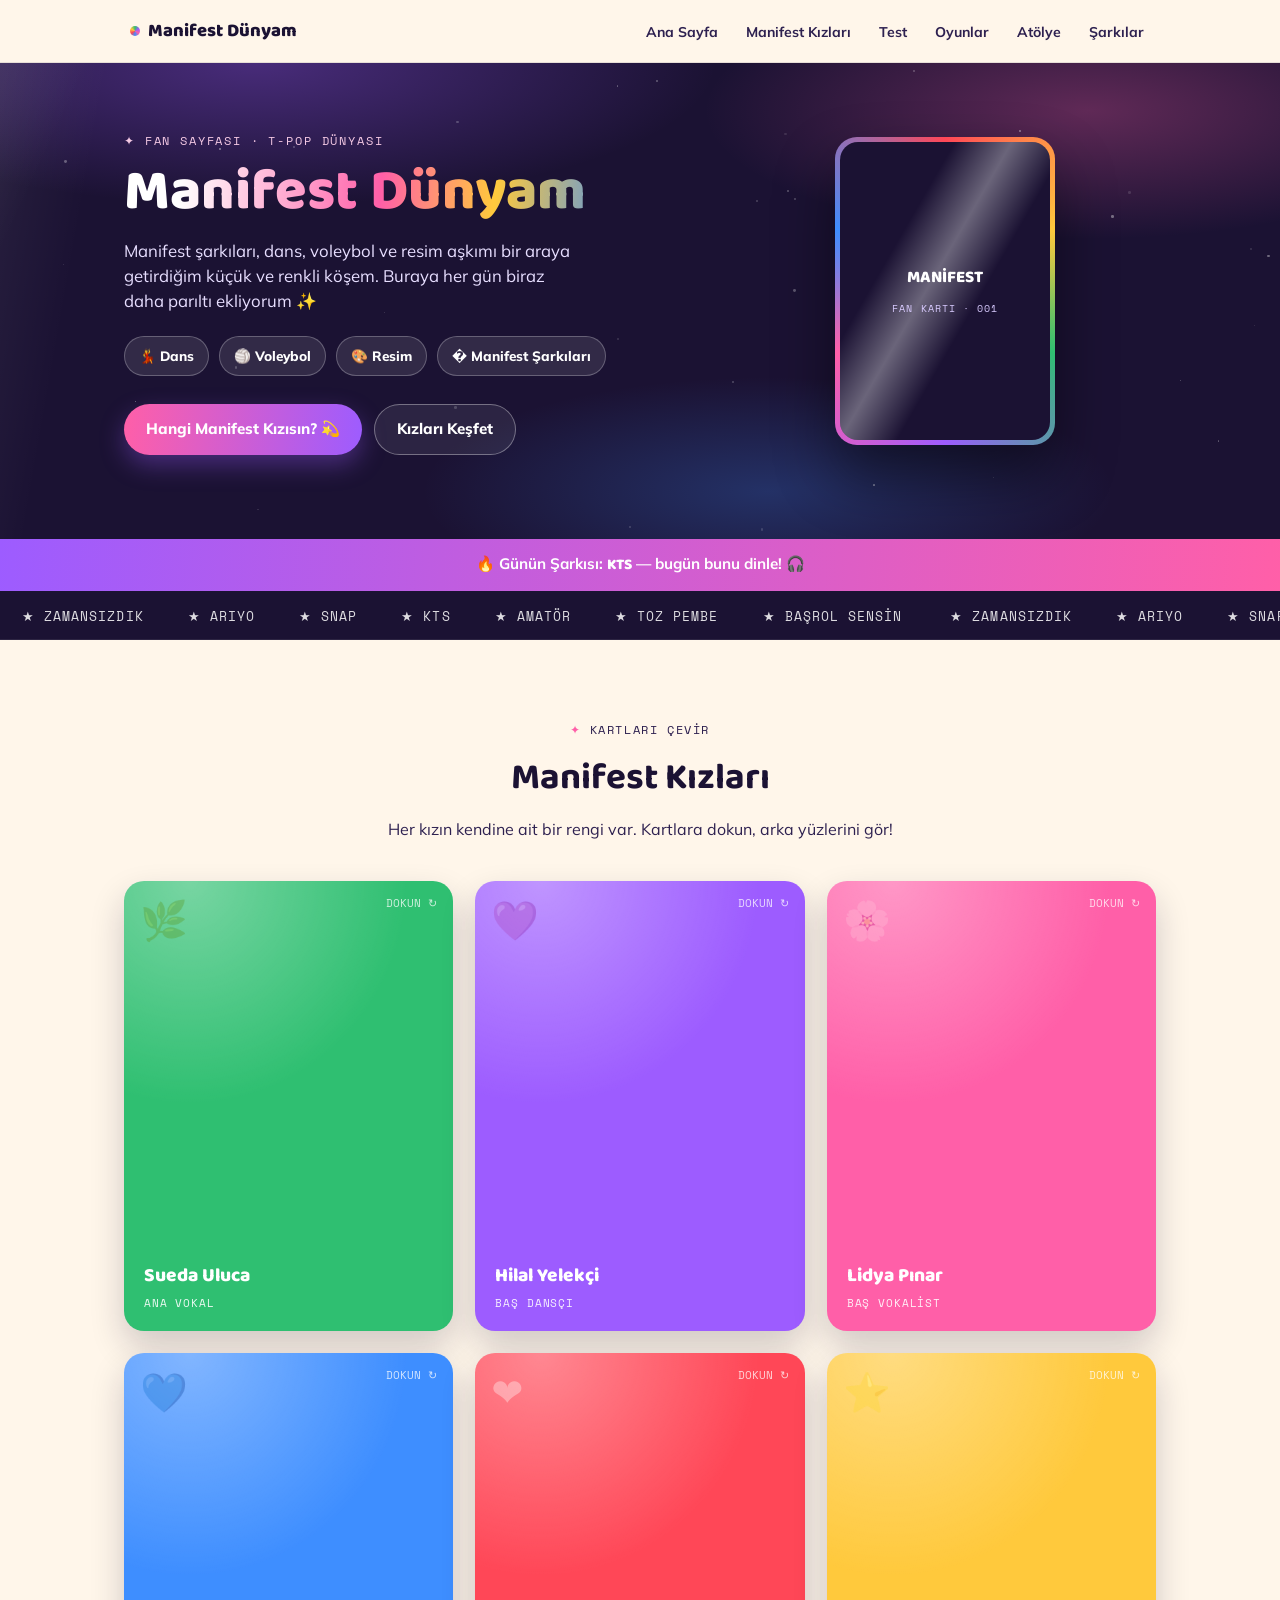
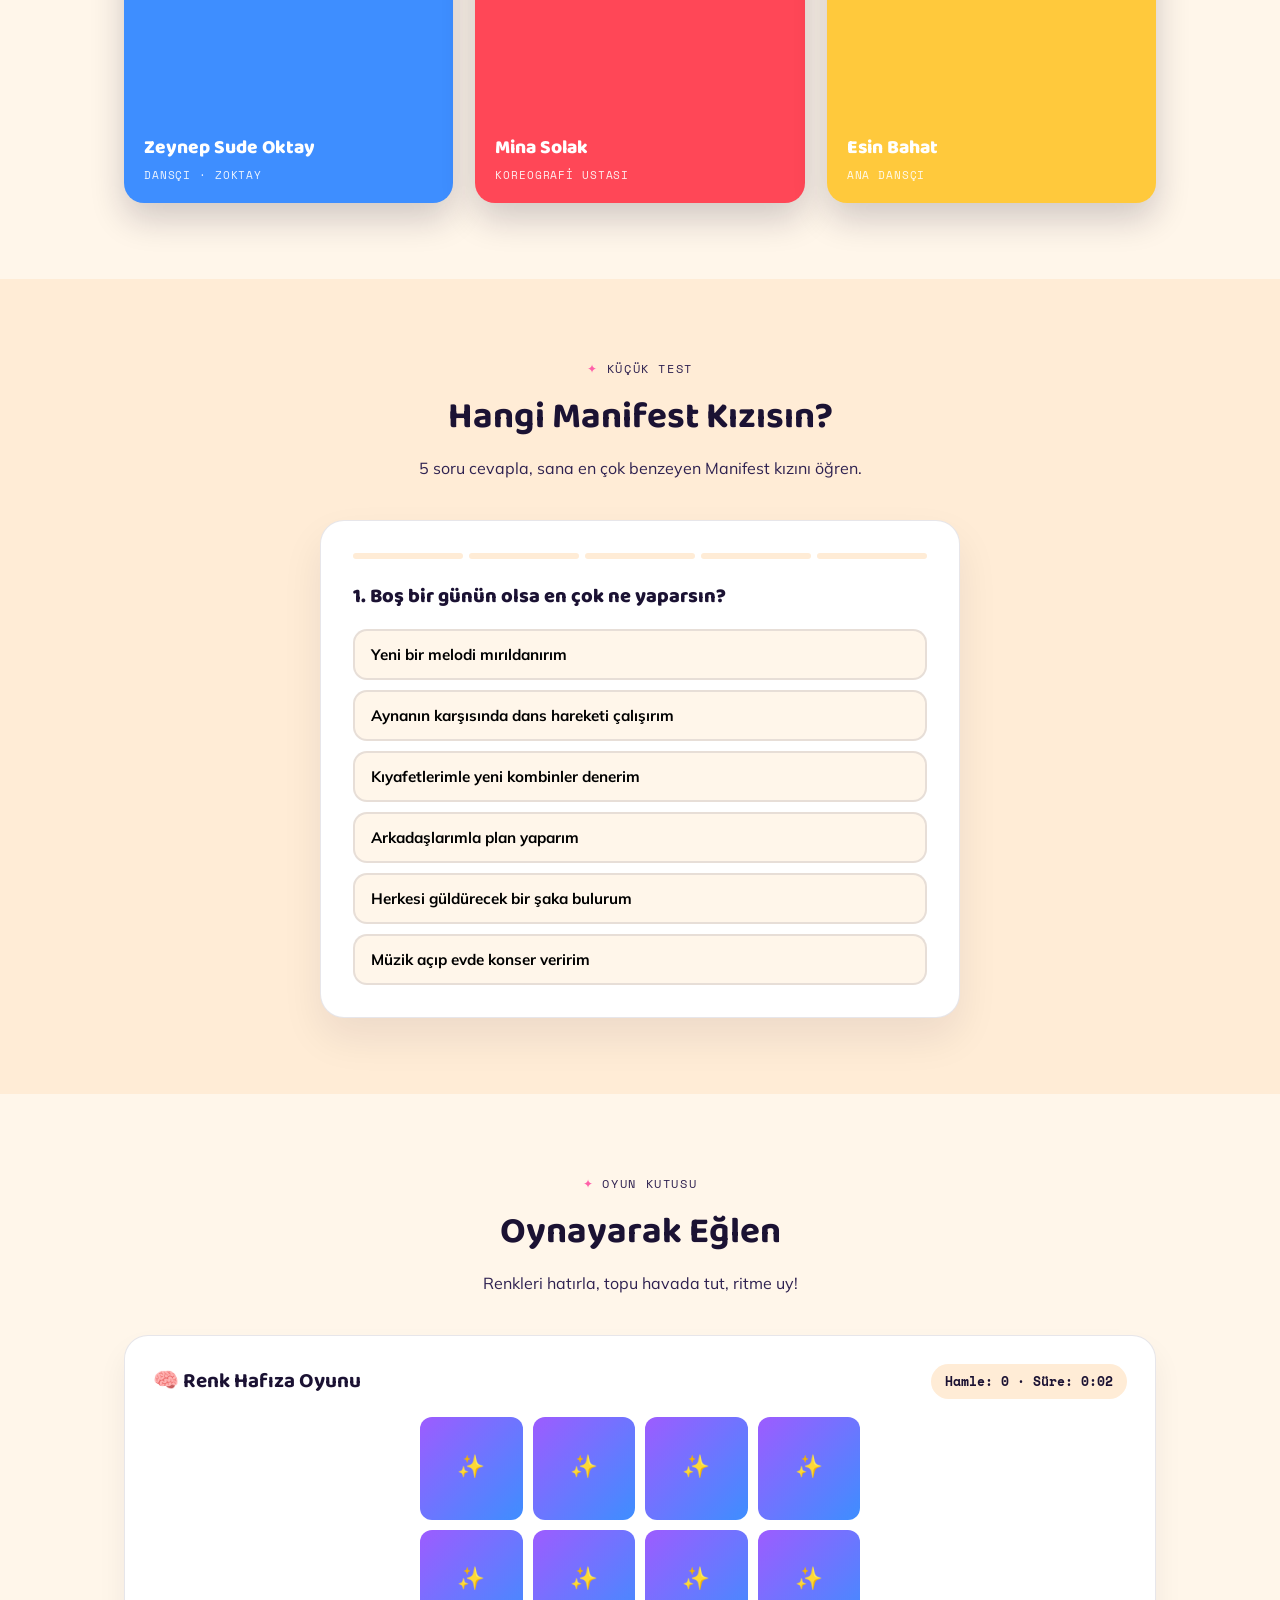
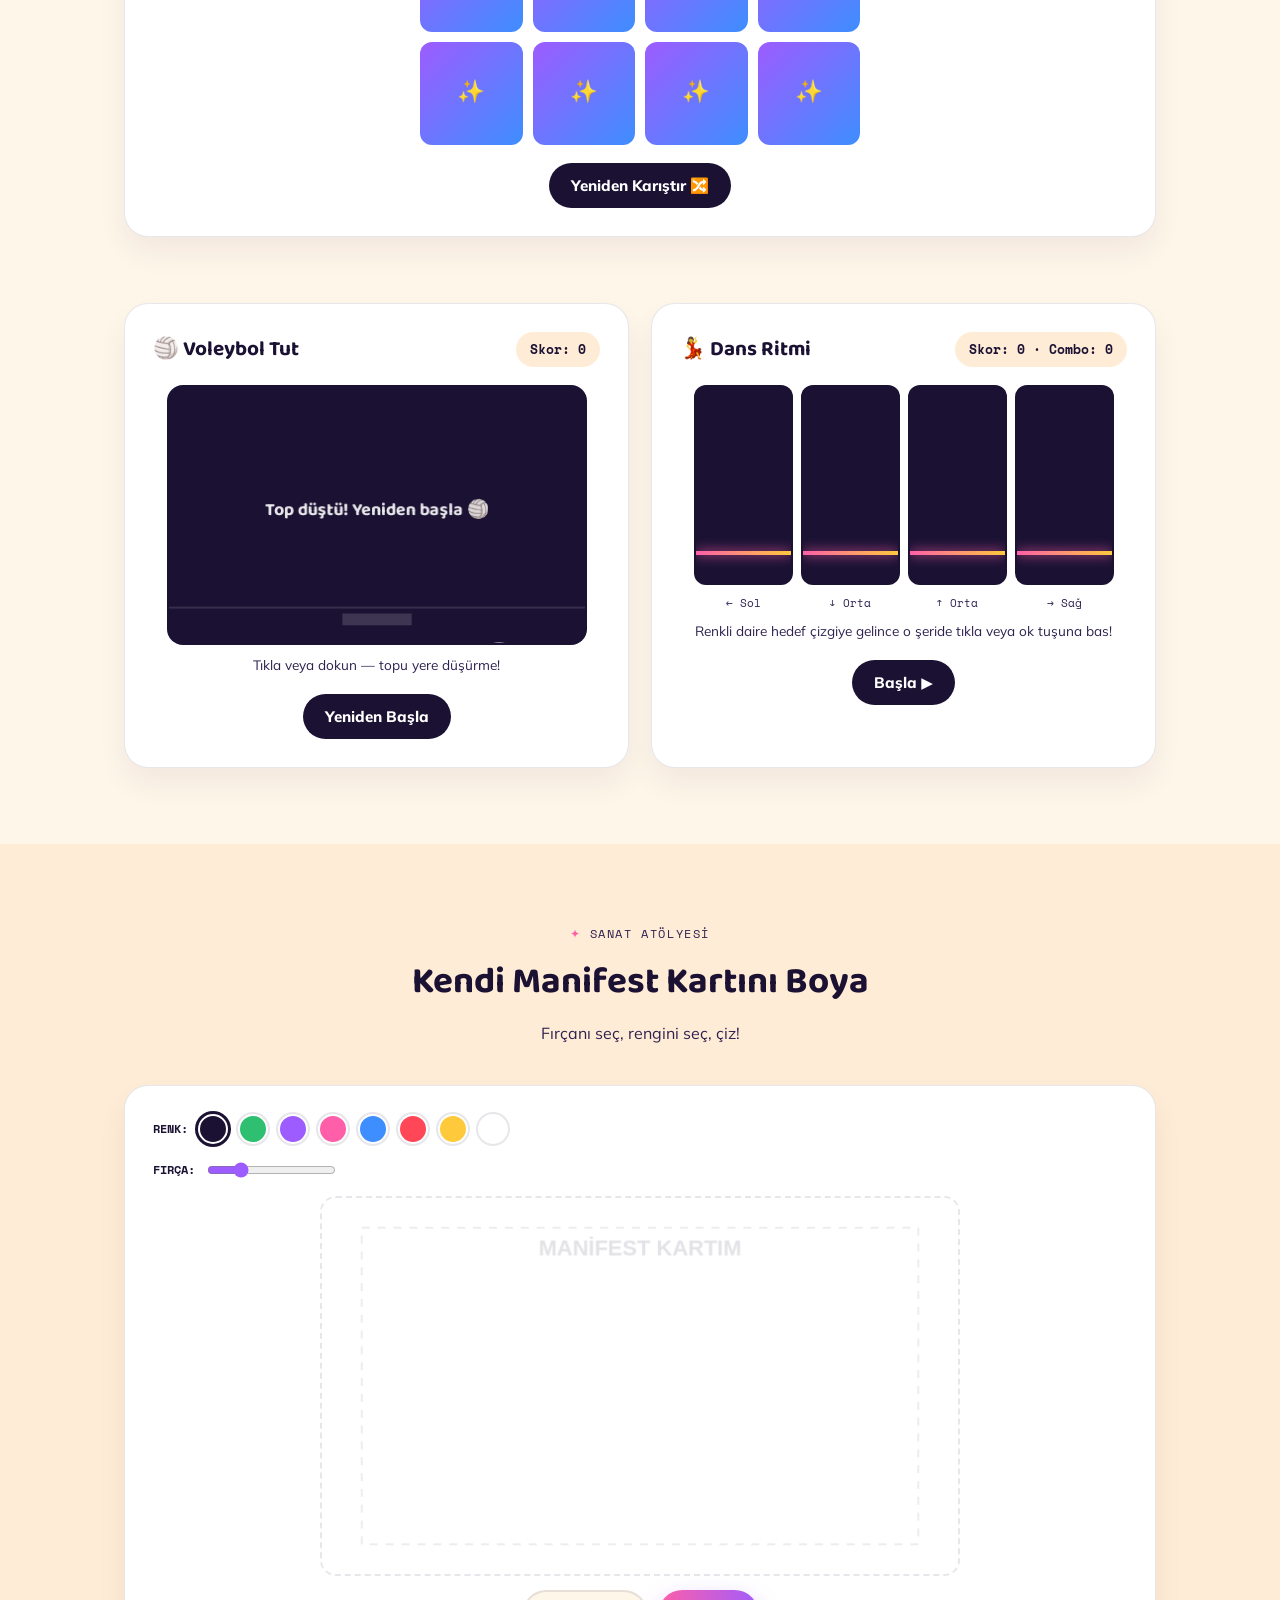
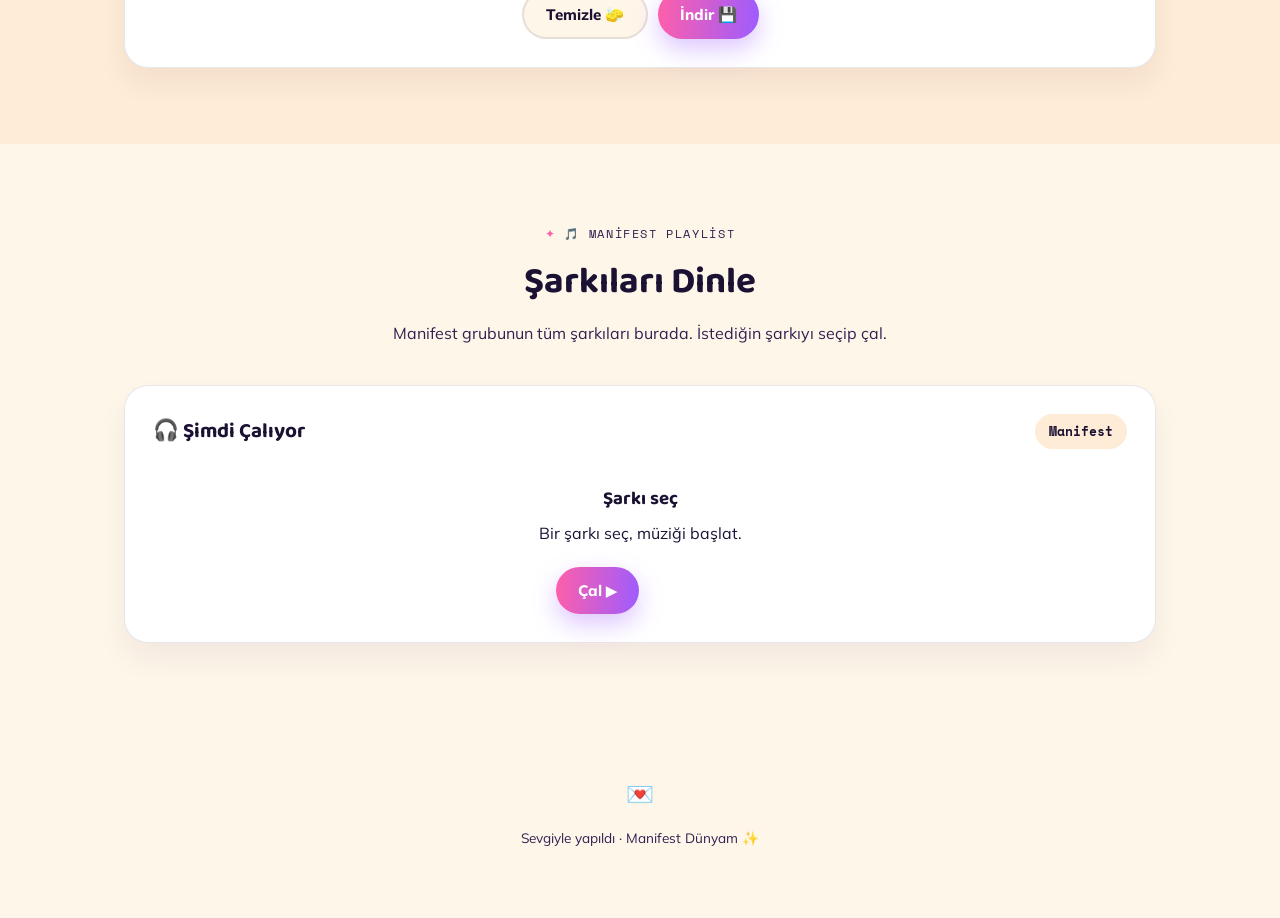
==== commit e09a0133: "Refactor  game logic and UI; add new HTML pages for music and quizzes" ====
--- a/index.html
+++ b/index.html
@@ -430,7 +430,7 @@
         <li><a href="#test">Test</a></li>
         <li><a href="#oyunlar">Oyunlar</a></li>
         <li><a href="#atolye">Atölye</a></li>
-        <li><a href="#kanalim">Kanalım</a></li>
+        <li><a href="#kanalim">Şarkılar</a></li>
       </ul>
     </div>
   </header>
@@ -447,7 +447,7 @@
           <span class="badge">💃 Dans</span>
           <span class="badge">🏐 Voleybol</span>
           <span class="badge">🎨 Resim</span>
-          <span class="badge">🎥 YouTube Shorts</span>
+          <span class="badge">� Manifest Şarkıları</span>
         </div>
         <div class="cta-row">
           <a href="#test" class="btn btn-primary">Hangi Manifest Kızısın? 💫</a>
@@ -595,20 +595,29 @@
     </div>
   </section>
 
-  <!-- ================= CHANNEL ================= -->
+  <!-- ================= MANIFEST SONGS ================= -->
   <section class="block" id="kanalim">
     <div class="wrap">
-      <div class="channel-panel">
-        <div class="channel-info">
-          <span class="eyebrow" style="color:#F4C9E4;">🎥 YouTube</span>
-          <h3>Lilanınavatardunyası</h3>
-          <p>Manifest dans coverları ve shortlarımı paylaştığım kanalım. Yeni videolar için abone olmayı unutma!</p>
-          <div class="cta-row">
-            <a href="https://www.youtube.com/@lilan%C4%B1navatard%C3%BCnyas%C4%B1" target="_blank" rel="noopener" class="btn btn-primary">Kanala Git ▶</a>
-          </div>
+      <div class="block-head">
+        <span class="eyebrow">🎵 Manifest Playlist</span>
+        <h2>Şarkıları Dinle</h2>
+        <p>Manifest grubunun tüm şarkıları burada. İstediğin şarkıyı seçip çal.</p>
+      </div>
+
+      <div class="song-picker" id="manifestPlaylistHome" aria-label="Manifest şarkıları listesi"></div>
+
+      <div class="game-panel">
+        <div class="game-panel-head">
+          <h3>🎧 Şimdi Çalıyor</h3>
+          <span class="arcade-score">Manifest</span>
         </div>
-        <div class="yt-frame-wrap">
-          <iframe src="https://www.youtube.com/embed/videoseries?list=UUO7iQCvfvpl-sY0R-Ikah4Q" title="Kanal videoları" allowfullscreen loading="lazy"></iframe>
+        <div style="padding:18px 16px 8px; text-align:center;">
+          <h3 id="homeNowPlaying" style="margin:0 0 8px;">Şarkı seç</h3>
+          <p id="homeSongStatus" class="rhythm-status" style="margin:0; min-height:1.6em;">Bir şarkı seç, müziği başlat.</p>
+        </div>
+        <div class="memo-controls" style="margin-top:12px;">
+          <button class="btn btn-primary" id="homePlaySelectedSong" type="button">Çal ▶</button>
+          <button class="btn btn-ghost" id="homePauseSelectedSong" type="button">Dur ||</button>
         </div>
       </div>
     </div>
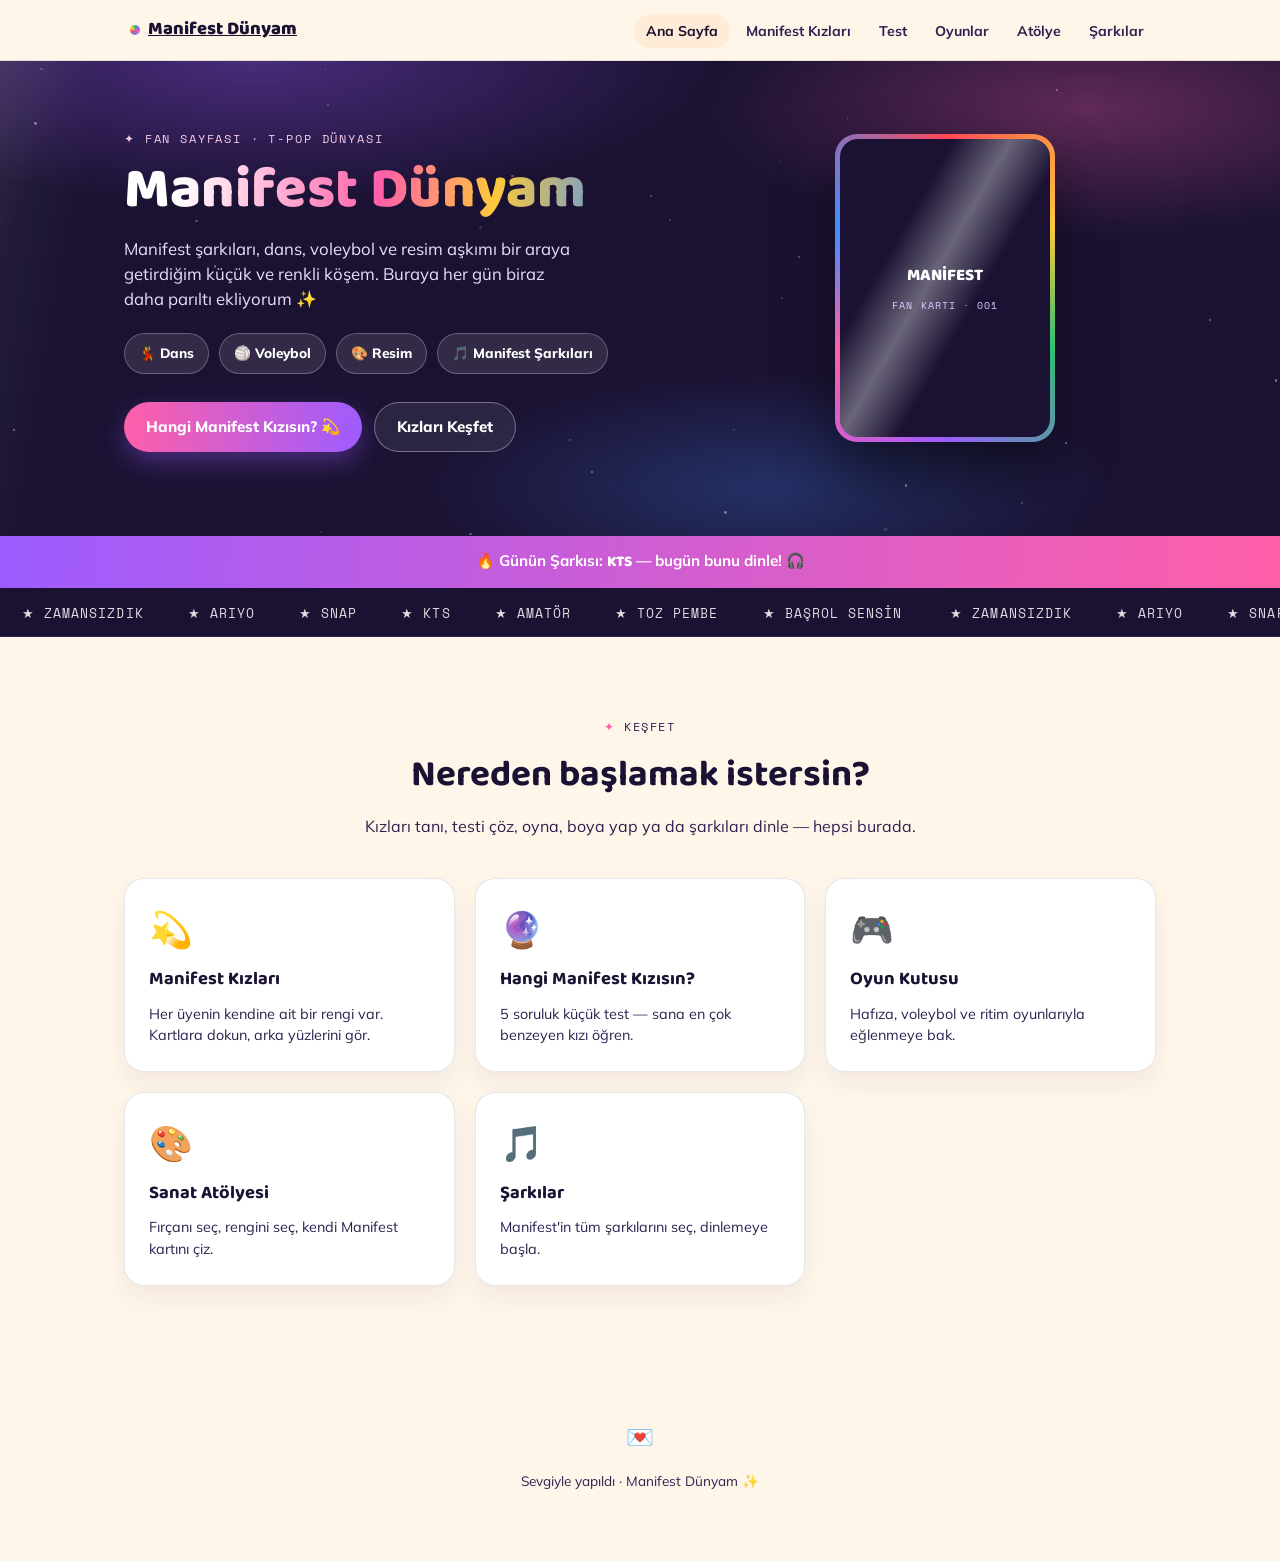
==== commit 802a5bca: "Rebuild index.html as a landing page; add mobile tap buttons to rhythm game - index.html was a dupli" ====
--- a/index.html
+++ b/index.html
@@ -1,1226 +1,99 @@
 <!DOCTYPE html>
 <html lang="tr">
 <head>
-<meta charset="UTF-8">
-<meta name="viewport" content="width=device-width, initial-scale=1.0">
-<title>Manifest Dünyam ✨</title>
-<link rel="icon" href="data:image/svg+xml,<svg xmlns=%22http://www.w3.org/2000/svg%22 viewBox=%220 0 100 100%22><text y=%22.9em%22 font-size=%2290%22>💫</text></svg>">
-<link rel="preconnect" href="https://fonts.googleapis.com">
-<link rel="preconnect" href="https://fonts.gstatic.com" crossorigin>
-<link href="https://fonts.googleapis.com/css2?family=Baloo+2:wght@500;700;800&family=Mulish:wght@400;600;700;800&family=Space+Mono:wght@400;700&display=swap" rel="stylesheet">
-<style>
-  :root{
-    --ink:#1B1233;
-    --ink-soft:#2E2150;
-    --paper:#FFF6EA;
-    --paper-alt:#FFECD6;
-    --card-line: rgba(27,18,51,0.10);
-
-    --sueda:#2FBF71;   /* yeşil */
-    --hilal:#9D5CFF;   /* mor */
-    --lidya:#FF5FA8;   /* pembe */
-    --zoktay:#3E8EFF;  /* mavi */
-    --mina:#FF4757;    /* kırmızı */
-    --esin:#FFC93C;    /* sarı */
-
-    --display: "Baloo 2", system-ui, sans-serif;
-    --body: "Mulish", system-ui, sans-serif;
-    --mono: "Space Mono", monospace;
-  }
-
-  *{box-sizing:border-box;}
-  html{scroll-behavior:smooth;}
-  body{
-    margin:0;
-    background:var(--paper);
-    color:var(--ink);
-    font-family:var(--body);
-    line-height:1.5;
-    -webkit-font-smoothing:antialiased;
-  }
-  h1,h2,h3{font-family:var(--display); margin:0; color:var(--ink);}
-  p{margin:0;}
-  a{color:inherit;}
-  button{font-family:var(--body); cursor:pointer;}
-  ::selection{background:var(--lidya); color:#fff;}
-  :focus-visible{outline:3px solid var(--zoktay); outline-offset:3px; border-radius:6px;}
-
-  .eyebrow{
-    font-family:var(--mono);
-    font-size:0.72rem;
-    letter-spacing:0.14em;
-    text-transform:uppercase;
-    color:var(--ink-soft);
-    display:inline-flex;
-    align-items:center;
-    gap:8px;
-  }
-  .eyebrow::before{content:"✦"; color:var(--lidya);}
-
-  .wrap{max-width:1080px; margin:0 auto; padding:0 24px;}
-
-  /* ---------- NAV ---------- */
-  .nav{
-    position:sticky; top:0; z-index:50;
-    background:rgba(255,246,234,0.88);
-    backdrop-filter:blur(10px);
-    border-bottom:1px solid var(--card-line);
-  }
-  .nav .wrap{
-    display:flex; align-items:center; justify-content:space-between;
-    padding-top:12px; padding-bottom:12px;
-  }
-  .logo{
-    font-family:var(--display); font-weight:800; font-size:1.15rem;
-    display:flex; align-items:center; gap:8px; background:none; border:none; color:var(--ink);
-    padding:4px 6px;
-  }
-  .logo .dot{
-    width:10px; height:10px; border-radius:50%;
-    background:conic-gradient(var(--sueda),var(--hilal),var(--lidya),var(--zoktay),var(--mina),var(--esin),var(--sueda));
-    animation:spin 4s linear infinite;
-  }
-  @keyframes spin{to{transform:rotate(360deg);}}
-  .navlinks{display:flex; gap:4px; list-style:none; margin:0; padding:0;}
-  .navlinks a{
-    text-decoration:none; font-weight:700; font-size:0.88rem;
-    padding:8px 12px; border-radius:999px; color:var(--ink-soft);
-  }
-  .navlinks a:hover{background:var(--paper-alt); color:var(--ink);}
-  .navtoggle{display:none; background:none; border:none; font-size:1.4rem;}
-  @media (max-width:760px){
-    .navlinks{
-      position:fixed; inset:60px 12px auto 12px; flex-direction:column;
-      background:var(--paper); border:1px solid var(--card-line); border-radius:16px;
-      padding:10px; box-shadow:0 12px 30px rgba(27,18,51,0.15);
-      transform:translateY(-12px); opacity:0; pointer-events:none; transition:.2s;
-    }
-    .navlinks.open{transform:translateY(0); opacity:1; pointer-events:auto;}
-    .navlinks a{padding:12px 14px;}
-    .navtoggle{display:block;}
-  }
-
-  /* ---------- HERO ---------- */
-  .hero{
-    position:relative; overflow:hidden;
-    background:
-      radial-gradient(60% 50% at 20% 0%, rgba(157,92,255,0.35), transparent 60%),
-      radial-gradient(50% 45% at 85% 10%, rgba(255,95,168,0.30), transparent 60%),
-      radial-gradient(45% 40% at 60% 90%, rgba(62,142,255,0.25), transparent 60%),
-      var(--ink);
-    color:#fff;
-    padding:64px 0 84px;
-  }
-  .hero::before{ /* spotlight beams */
-    content:""; position:absolute; inset:0; pointer-events:none;
-    background:
-      linear-gradient(100deg, rgba(255,255,255,0.06) 0%, transparent 8%),
-      linear-gradient(115deg, rgba(255,255,255,0.05) 0%, transparent 6%);
-  }
-  .stars{position:absolute; inset:0; pointer-events:none; opacity:0.5;}
-  .hero .wrap{position:relative; display:grid; grid-template-columns:1.15fr 0.85fr; gap:40px; align-items:center;}
-  @media (max-width:860px){.hero .wrap{grid-template-columns:1fr;}}
-
-  .hero-eyebrow{
-    font-family:var(--mono); font-size:0.72rem; letter-spacing:0.16em; text-transform:uppercase;
-    color:#F4C9E4; display:inline-flex; align-items:center; gap:8px; margin-bottom:14px;
-  }
-  .hero h1{
-    font-size:clamp(2.4rem, 6vw, 3.6rem);
-    font-weight:800; line-height:1.02;
-    background:linear-gradient(95deg,#fff 10%, var(--lidya) 45%, var(--esin) 65%, var(--zoktay) 90%);
-    -webkit-background-clip:text; background-clip:text; -webkit-text-fill-color:transparent;
-  }
-  .hero-sub{margin-top:16px; font-size:1.05rem; color:#E7DEFF; max-width:46ch;}
-  .badges{display:flex; flex-wrap:wrap; gap:10px; margin-top:22px;}
-  .badge{
-    font-weight:800; font-size:0.85rem; padding:9px 14px; border-radius:999px;
-    background:rgba(255,255,255,0.10); border:1px solid rgba(255,255,255,0.25);
-    display:flex; align-items:center; gap:6px;
-  }
-  .cta-row{display:flex; flex-wrap:wrap; gap:12px; margin-top:28px;}
-  .btn{
-    border:none; border-radius:999px; padding:13px 22px; font-weight:800; font-size:0.95rem;
-    display:inline-flex; align-items:center; gap:8px; text-decoration:none;
-    transition:transform .15s ease;
-  }
-  .btn:hover{transform:translateY(-2px);}
-  .btn-primary{background:linear-gradient(95deg, var(--lidya), var(--hilal)); color:#fff; box-shadow:0 10px 24px rgba(157,92,255,0.35);}
-  .btn-ghost{background:rgba(255,255,255,0.08); color:#fff; border:1px solid rgba(255,255,255,0.35);}
-  .btn-dark{background:var(--ink); color:#fff;}
-
-  /* floating holo card in hero */
-  .hero-card-stage{display:flex; justify-content:center;}
-  .mini-card{
-    width:220px; aspect-ratio:3/4.2; border-radius:22px; position:relative;
-    background:
-      conic-gradient(from 120deg, var(--sueda), var(--hilal), var(--lidya), var(--zoktay), var(--mina), var(--esin), var(--sueda));
-    padding:5px;
-    animation:float 5s ease-in-out infinite;
-    box-shadow:0 30px 60px rgba(0,0,0,0.45);
-  }
-  @keyframes float{0%,100%{transform:translateY(0) rotate(-3deg);} 50%{transform:translateY(-14px) rotate(2deg);}}
-  .mini-card-inner{
-    width:100%; height:100%; border-radius:18px; background:var(--ink);
-    display:flex; flex-direction:column; align-items:center; justify-content:center; gap:10px;
-    position:relative; overflow:hidden;
-  }
-  .mini-card-inner::after{
-    content:""; position:absolute; inset:0;
-    background:linear-gradient(120deg, transparent 30%, rgba(255,255,255,0.35) 45%, transparent 60%);
-    animation:shine 3.2s linear infinite;
-  }
-  @keyframes shine{0%{transform:translateX(-120%) rotate(8deg);} 100%{transform:translateX(120%) rotate(8deg);}}
-  .mini-card-inner span{font-family:var(--display); font-weight:800; color:#fff; font-size:1.05rem; z-index:1;}
-  .mini-card-inner small{font-family:var(--mono); font-size:0.65rem; letter-spacing:.1em; color:#D9CBFF; z-index:1;}
-
-  /* ---------- MARQUEE ---------- */
-  .marquee{
-    background:var(--ink); color:#fff; overflow:hidden; white-space:nowrap;
-    border-bottom:1px solid rgba(255,255,255,0.08);
-  }
-  .marquee-track{display:inline-block; padding:12px 0; animation:scroll 26s linear infinite;}
-  .marquee-track span{font-family:var(--mono); font-size:0.82rem; letter-spacing:0.08em; margin:0 22px; opacity:0.85;}
-  @keyframes scroll{from{transform:translateX(0);} to{transform:translateX(-50%);}}
-
-  /* ---------- SECTIONS ---------- */
-  section.block{padding:76px 0;}
-  .block-head{max-width:640px; margin:0 auto 40px; text-align:center;}
-  .block-head h2{font-size:clamp(1.7rem,3.4vw,2.3rem); margin-top:10px;}
-  .block-head p{margin-top:12px; color:var(--ink-soft); font-size:1rem;}
-
-  /* ---------- MEMBER CARDS ---------- */
-  .members-grid{
-    display:grid; grid-template-columns:repeat(3,1fr); gap:22px;
-  }
-  @media (max-width:760px){.members-grid{grid-template-columns:repeat(2,1fr);}}
-  @media (max-width:480px){.members-grid{grid-template-columns:1fr;}}
-
-  .card3d{ perspective:1200px; }
-  .card3d-inner{
-    position:relative; width:100%; aspect-ratio:3/4.1;
-    transform-style:preserve-3d; transition:transform .6s cubic-bezier(.2,.8,.2,1);
-    border-radius:20px; cursor:pointer;
-  }
-  .card3d.flipped .card3d-inner{transform:rotateY(180deg);}
-  .face{
-    position:absolute; inset:0; border-radius:20px; backface-visibility:hidden;
-    display:flex; flex-direction:column; padding:20px; overflow:hidden;
-  }
-  .face-front{
-    color:#fff; justify-content:flex-end;
-    background:
-      radial-gradient(120% 90% at 20% 0%, rgba(255,255,255,0.35), transparent 55%),
-      var(--m-color);
-    box-shadow:0 16px 34px rgba(27,18,51,0.20);
-  }
-  .face-front::before{
-    content:""; position:absolute; inset:0;
-    background:linear-gradient(130deg, transparent 35%, rgba(255,255,255,0.45) 48%, transparent 62%);
-    transform:translateX(-130%);
-    transition:transform .5s;
-  }
-  .card3d:hover .face-front::before{transform:translateX(130%);}
-  .face-front .initial{
-    position:absolute; top:14px; left:16px; font-family:var(--display); font-weight:800;
-    font-size:2.4rem; opacity:0.35;
-  }
-  .face-front .name{font-family:var(--display); font-weight:800; font-size:1.2rem;}
-  .face-front .role{font-family:var(--mono); font-size:0.68rem; letter-spacing:.08em; text-transform:uppercase; opacity:0.9; margin-top:4px;}
-  .face-front .taphint{position:absolute; top:14px; right:16px; font-size:0.7rem; font-family:var(--mono); opacity:0.75;}
-
-  .face-back{
-    background:var(--paper); border:2px solid var(--m-color); transform:rotateY(180deg);
-    justify-content:center; gap:10px; text-align:center; align-items:center;
-  }
-  .face-back .chip{
-    font-family:var(--mono); font-size:0.7rem; letter-spacing:.08em; text-transform:uppercase;
-    background:var(--m-color); color:#fff; padding:6px 12px; border-radius:999px; font-weight:700;
-  }
-  .face-back .fact{font-size:0.9rem; color:var(--ink-soft);}
-  .face-back .name2{font-family:var(--display); font-weight:800; font-size:1.05rem;}
-
-  /* ---------- QUIZ ---------- */
-  .quiz-card{
-    max-width:640px; margin:0 auto; background:#fff; border:1px solid var(--card-line);
-    border-radius:24px; padding:32px; box-shadow:0 20px 40px rgba(27,18,51,0.08);
-  }
-  .quiz-progress{display:flex; gap:6px; margin-bottom:22px;}
-  .quiz-progress i{flex:1; height:6px; border-radius:999px; background:var(--paper-alt);}
-  .quiz-progress i.done{background:linear-gradient(90deg, var(--lidya), var(--hilal));}
-  .q-title{font-family:var(--display); font-weight:800; font-size:1.25rem; margin-bottom:18px;}
-  .q-options{display:grid; gap:10px;}
-  .q-option{
-    text-align:left; padding:14px 16px; border-radius:14px; border:2px solid var(--card-line);
-    background:var(--paper); font-weight:700; font-size:0.95rem; transition:.15s;
-  }
-  .q-option:hover{border-color:var(--hilal); background:#fff;}
-  .quiz-result{display:none; text-align:center;}
-  .quiz-result.show{display:block;}
-  .quiz-body.hide{display:none;}
-  .result-badge{
-    width:110px; height:110px; border-radius:50%; margin:0 auto 16px;
-    display:flex; align-items:center; justify-content:center;
-    font-family:var(--display); font-weight:800; font-size:2.2rem; color:#fff;
-    background:var(--m-color, var(--lidya));
-    box-shadow:0 14px 30px rgba(27,18,51,0.25);
-  }
-  .result-title{font-family:var(--display); font-weight:800; font-size:1.5rem;}
-  .result-fact{color:var(--ink-soft); margin-top:10px; max-width:44ch; margin-left:auto; margin-right:auto;}
-  .retake{margin-top:22px;}
-
-  /* ---------- GAMES ---------- */
-  .games-grid{display:grid; grid-template-columns:1fr; gap:44px;}
-  .game-panel{
-    background:#fff; border:1px solid var(--card-line); border-radius:24px; padding:28px;
-    box-shadow:0 16px 30px rgba(27,18,51,0.06);
-  }
-  .game-panel-head{display:flex; align-items:center; justify-content:space-between; flex-wrap:wrap; gap:10px; margin-bottom:18px;}
-  .game-panel-head h3{font-size:1.3rem;}
-  .stat{
-    font-family:var(--mono); font-size:0.8rem; background:var(--paper-alt); padding:8px 14px; border-radius:999px; font-weight:700;
-  }
-
-  /* memory game */
-  .memo-grid{
-    display:grid; grid-template-columns:repeat(4,1fr); gap:10px; max-width:440px; margin:0 auto;
-  }
-  @media (max-width:480px){.memo-grid{grid-template-columns:repeat(3,1fr);}}
-  .memo-cell{ perspective:800px; aspect-ratio:1; }
-  .memo-cell-inner{
-    width:100%; height:100%; position:relative; transform-style:preserve-3d;
-    transition:transform .45s; border-radius:12px;
-  }
-  .memo-cell.open .memo-cell-inner, .memo-cell.matched .memo-cell-inner{transform:rotateY(180deg);}
-  .memo-face{
-    position:absolute; inset:0; border-radius:12px; backface-visibility:hidden;
-    display:flex; align-items:center; justify-content:center; font-family:var(--display); font-weight:800; font-size:1.3rem;
-  }
-  .memo-back{background:linear-gradient(135deg, var(--hilal), var(--zoktay)); color:#fff; font-size:1.4rem;}
-  .memo-front{background:var(--mc,var(--lidya)); color:#fff; transform:rotateY(180deg);}
-  .memo-cell.matched .memo-front{opacity:0.55;}
-  .memo-cell button{
-    all:unset; display:block; width:100%; height:100%; cursor:pointer;
-    position:absolute; inset:0; z-index:2;
-  }
-  .memo-controls{display:flex; justify-content:center; margin-top:18px;}
-
-  /* song of the day */
-  .song-banner{
-    background:linear-gradient(95deg, var(--hilal), var(--lidya));
-    color:#fff; text-align:center; padding:14px 24px;
-    font-weight:700; font-size:0.95rem;
-  }
-  .song-banner strong{font-family:var(--display); font-weight:800;}
-
-  /* mini arcade games */
-  .arcade-grid{display:grid; grid-template-columns:1fr 1fr; gap:22px; margin-top:22px;}
-  @media (max-width:700px){.arcade-grid{grid-template-columns:1fr;}}
-  .arcade-canvas{
-    width:100%; max-width:420px; height:260px; display:block; margin:0 auto;
-    background:var(--ink); border-radius:16px; border:2px solid var(--card-line);
-    touch-action:none; cursor:pointer;
-  }
-  .arcade-hint{
-    text-align:center; font-size:0.85rem; color:var(--ink-soft); margin-top:10px;
-  }
-  .arcade-score{font-family:var(--mono); font-size:0.8rem; background:var(--paper-alt); padding:8px 14px; border-radius:999px; font-weight:700;}
-
-  /* rhythm lanes */
-  .rhythm-wrap{max-width:420px; margin:0 auto;}
-  .rhythm-lanes{display:grid; grid-template-columns:repeat(4,1fr); gap:8px;}
-  .rhythm-lane{
-    position:relative; height:200px; border-radius:12px; overflow:hidden;
-    background:var(--ink); border:2px solid var(--card-line);
-  }
-  .rhythm-target{
-    position:absolute; left:0; right:0; bottom:28px; height:4px;
-    background:linear-gradient(90deg, var(--lidya), var(--esin));
-    box-shadow:0 0 12px var(--lidya);
-  }
-  .rhythm-note{
-    position:absolute; left:50%; width:36px; height:36px; margin-left:-18px;
-    border-radius:50%; top:-36px; transition:none;
-    display:flex; align-items:center; justify-content:center;
-    font-size:1rem; box-shadow:0 4px 12px rgba(0,0,0,0.3);
-  }
-  .rhythm-lane button{
-    all:unset; position:absolute; inset:0; cursor:pointer; z-index:2;
-  }
-  .rhythm-lane.hit .rhythm-target{animation:rhythmFlash .25s;}
-  @keyframes rhythmFlash{0%,100%{opacity:1;} 50%{opacity:0.3; transform:scaleY(2);}}
-  .rhythm-keys{
-    display:grid; grid-template-columns:repeat(4,1fr); gap:8px; margin-top:10px;
-    font-family:var(--mono); font-size:0.68rem; text-align:center; color:var(--ink-soft);
-  }
-  .win-msg{
-    text-align:center; font-weight:800; margin-top:16px; color:var(--sueda); display:none;
-  }
-  .win-msg.show{display:block;}
-
-  /* painting canvas */
-  .paint-toolbar{display:flex; flex-wrap:wrap; gap:10px; align-items:center; margin-bottom:16px;}
-  .swatch{
-    width:30px; height:30px; border-radius:50%; border:2px solid #fff; box-shadow:0 0 0 2px var(--card-line);
-    cursor:pointer; padding:0;
-  }
-  .swatch.active{box-shadow:0 0 0 3px var(--ink);}
-  .paint-toolbar input[type=range]{accent-color:var(--hilal);}
-  #paintCanvas{
-    width:100%; max-width:640px; height:380px; display:block; margin:0 auto;
-    background:#fff; border-radius:16px; border:2px dashed var(--card-line); touch-action:none;
-  }
-  .paint-actions{display:flex; justify-content:center; gap:10px; margin-top:14px;}
-
-  /* ---------- CHANNEL ---------- */
-  .channel-panel{
-    background:var(--ink); color:#fff; border-radius:28px; padding:36px; display:grid;
-    grid-template-columns:1fr 1fr; gap:30px; align-items:center; overflow:hidden; position:relative;
-  }
-  @media (max-width:800px){.channel-panel{grid-template-columns:1fr;}}
-  .channel-panel::before{
-    content:""; position:absolute; inset:0;
-    background:radial-gradient(60% 60% at 90% 0%, rgba(255,95,168,0.25), transparent 60%);
-  }
-  .channel-info{position:relative;}
-  .channel-info h3{color:#fff; font-size:1.5rem; margin-top:10px;}
-  .channel-info p{color:#D9CBFF; margin-top:12px;}
-  .yt-frame-wrap{position:relative; border-radius:16px; overflow:hidden; aspect-ratio:16/9; background:#000;}
-  .yt-frame-wrap iframe{width:100%; height:100%; border:0;}
-
-  /* ---------- FOOTER / SECRET ---------- */
-  footer{padding:50px 0 70px; text-align:center;}
-  .heart-btn{
-    background:none; border:none; font-size:1.4rem; padding:10px; border-radius:50%;
-  }
-  footer p{color:var(--ink-soft); font-size:0.85rem; margin-top:10px;}
-
-  .secret-modal{
-    position:fixed; inset:0; background:rgba(27,18,51,0.55); backdrop-filter:blur(4px);
-    display:flex; align-items:center; justify-content:center; z-index:100; padding:20px;
-    opacity:0; pointer-events:none; transition:.2s;
-  }
-  .secret-modal.show{opacity:1; pointer-events:auto;}
-  .secret-box{
-    background:var(--paper); border-radius:24px; padding:36px; max-width:380px; text-align:center;
-    box-shadow:0 30px 60px rgba(0,0,0,0.35);
-  }
-  .secret-box .emoji{font-size:2.4rem;}
-  .secret-box h3{margin-top:10px;}
-  .secret-box p{margin-top:10px; color:var(--ink-soft);}
-
-  .confetti{position:fixed; top:-10px; z-index:200; border-radius:2px; pointer-events:none;}
-
-  @media (prefers-reduced-motion: reduce){
-    *{animation-duration:0.001ms !important; animation-iteration-count:1 !important; transition-duration:0.001ms !important;}
-  }
-</style>
+  <meta charset="UTF-8" />
+  <meta name="viewport" content="width=device-width, initial-scale=1.0" />
+  <title>Manifest Dünyam ✨</title>
+  <meta name="description" content="Manifest şarkıları, dans, voleybol ve resim aşkımı bir araya getirdiğim renkli fan köşem." />
+  <link rel="icon" href="data:image/svg+xml,<svg xmlns=%22http://www.w3.org/2000/svg%22 viewBox=%220 0 100 100%22><text y=%22.9em%22 font-size=%2290%22>💫</text></svg>" />
+  <link rel="stylesheet" href="css/style.css" />
+  <link rel="preconnect" href="https://fonts.googleapis.com" />
+  <link rel="preconnect" href="https://fonts.gstatic.com" crossorigin />
+  <link href="https://fonts.googleapis.com/css2?family=Baloo+2:wght@500;700;800&family=Mulish:wght@400;600;700;800&family=Space+Mono:wght@400;700&display=swap" rel="stylesheet" />
 </head>
 <body>
-
-  <header class="nav">
-    <div class="wrap">
-      <button class="logo" onclick="document.getElementById('ana-sayfa').scrollIntoView()">
-        <span class="dot"></span> Manifest Dünyam
-      </button>
-      <button class="navtoggle" id="navToggle" aria-label="Menüyü aç">☰</button>
-      <ul class="navlinks" id="navLinks">
-        <li><a href="#ana-sayfa">Ana Sayfa</a></li>
-        <li><a href="#kizlar">Manifest Kızları</a></li>
-        <li><a href="#test">Test</a></li>
-        <li><a href="#oyunlar">Oyunlar</a></li>
-        <li><a href="#atolye">Atölye</a></li>
-        <li><a href="#kanalim">Şarkılar</a></li>
-      </ul>
-    </div>
-  </header>
-
-  <!-- ================= HERO ================= -->
-  <section class="hero" id="ana-sayfa">
-    <div class="stars" id="stars"></div>
-    <div class="wrap">
-      <div>
-        <div class="hero-eyebrow">✦ Fan sayfası · T-Pop dünyası</div>
-        <h1>Manifest Dünyam</h1>
-        <p class="hero-sub">Manifest şarkıları, dans, voleybol ve resim aşkımı bir araya getirdiğim küçük ve renkli köşem. Buraya her gün biraz daha parıltı ekliyorum ✨</p>
-        <div class="badges">
-          <span class="badge">💃 Dans</span>
-          <span class="badge">🏐 Voleybol</span>
-          <span class="badge">🎨 Resim</span>
-          <span class="badge">� Manifest Şarkıları</span>
-        </div>
-        <div class="cta-row">
-          <a href="#test" class="btn btn-primary">Hangi Manifest Kızısın? 💫</a>
-          <a href="#kizlar" class="btn btn-ghost">Kızları Keşfet</a>
-        </div>
-      </div>
-      <div class="hero-card-stage">
-        <div class="mini-card">
-          <div class="mini-card-inner">
-            <span>MANİFEST</span>
-            <small>FAN KARTI · 001</small>
+  <main>
+    <!-- ================= HERO ================= -->
+    <section class="hero">
+      <div class="stars" id="stars"></div>
+      <div class="wrap">
+        <div>
+          <div class="hero-eyebrow">✦ Fan sayfası · T-Pop dünyası</div>
+          <h1>Manifest Dünyam</h1>
+          <p class="hero-sub">Manifest şarkıları, dans, voleybol ve resim aşkımı bir araya getirdiğim küçük ve renkli köşem. Buraya her gün biraz daha parıltı ekliyorum ✨</p>
+          <div class="badges">
+            <span class="badge">💃 Dans</span>
+            <span class="badge">🏐 Voleybol</span>
+            <span class="badge">🎨 Resim</span>
+            <span class="badge">🎵 Manifest Şarkıları</span>
+          </div>
+          <div class="cta-row">
+            <a href="test.html" class="btn btn-primary">Hangi Manifest Kızısın? 💫</a>
+            <a href="kizlar.html" class="btn btn-ghost">Kızları Keşfet</a>
           </div>
         </div>
-      </div>
-    </div>
-  </section>
-
-  <div class="song-banner" id="songBanner">🎵 Günün Şarkısı: <strong>…</strong></div>
-
-  <div class="marquee">
-    <div class="marquee-track" id="marqueeTrack">
-      <span>★ ZAMANSIZDIK</span><span>★ ARIYO</span><span>★ SNAP</span><span>★ KTS</span><span>★ AMATÖR</span><span>★ TOZ PEMBE</span><span>★ BAŞROL SENSİN</span>
-      <span>★ ZAMANSIZDIK</span><span>★ ARIYO</span><span>★ SNAP</span><span>★ KTS</span><span>★ AMATÖR</span><span>★ TOZ PEMBE</span><span>★ BAŞROL SENSİN</span>
-    </div>
-  </div>
-
-  <!-- ================= MEMBERS ================= -->
-  <section class="block" id="kizlar">
-    <div class="wrap">
-      <div class="block-head">
-        <span class="eyebrow">Kartları Çevir</span>
-        <h2>Manifest Kızları</h2>
-        <p>Her kızın kendine ait bir rengi var. Kartlara dokun, arka yüzlerini gör!</p>
-      </div>
-      <div class="members-grid" id="membersGrid"></div>
-    </div>
-  </section>
-
-  <!-- ================= QUIZ ================= -->
-  <section class="block" id="test" style="background:var(--paper-alt);">
-    <div class="wrap">
-      <div class="block-head">
-        <span class="eyebrow">Küçük Test</span>
-        <h2>Hangi Manifest Kızısın?</h2>
-        <p>5 soru cevapla, sana en çok benzeyen Manifest kızını öğren.</p>
-      </div>
-
-      <div class="quiz-card">
-        <div class="quiz-progress" id="quizProgress"></div>
-
-        <div class="quiz-body" id="quizBody">
-          <div class="q-title" id="qTitle"></div>
-          <div class="q-options" id="qOptions"></div>
-        </div>
-
-        <div class="quiz-result" id="quizResult">
-          <div class="result-badge" id="resultBadge"></div>
-          <div class="result-title" id="resultTitle"></div>
-          <p class="result-fact" id="resultFact"></p>
-          <button class="btn btn-dark retake" id="retakeBtn">Tekrar Çöz 🔁</button>
-        </div>
-      </div>
-    </div>
-  </section>
-
-  <!-- ================= GAMES ================= -->
-  <section class="block" id="oyunlar">
-    <div class="wrap">
-      <div class="block-head">
-        <span class="eyebrow">Oyun Kutusu</span>
-        <h2>Oynayarak Eğlen</h2>
-        <p>Renkleri hatırla, topu havada tut, ritme uy!</p>
-      </div>
-
-      <div class="games-grid">
-        <div class="game-panel">
-          <div class="game-panel-head">
-            <h3>🧠 Renk Hafıza Oyunu</h3>
-            <span class="stat" id="memoStat">Hamle: 0 · Süre: 0:00</span>
-          </div>
-          <div class="memo-grid" id="memoGrid"></div>
-          <p class="win-msg" id="memoWin">Harika iş! Tüm çiftleri buldun 🎉</p>
-          <div class="memo-controls">
-            <button class="btn btn-dark" id="memoReset">Yeniden Karıştır 🔀</button>
-          </div>
-        </div>
-
-        <div class="arcade-grid">
-          <div class="game-panel">
-            <div class="game-panel-head">
-              <h3>🏐 Voleybol Tut</h3>
-              <span class="arcade-score" id="vballScore">Skor: 0</span>
-            </div>
-            <canvas class="arcade-canvas" id="vballCanvas" width="420" height="260"></canvas>
-            <p class="arcade-hint">Tıkla veya dokun — topu yere düşürme!</p>
-            <div class="memo-controls">
-              <button class="btn btn-dark" id="vballReset">Yeniden Başla</button>
-            </div>
-          </div>
-
-          <div class="game-panel">
-            <div class="game-panel-head">
-              <h3>💃 Dans Ritmi</h3>
-              <span class="arcade-score" id="rhythmScore">Skor: 0 · Combo: 0</span>
-            </div>
-            <div class="rhythm-wrap">
-              <div class="rhythm-lanes" id="rhythmLanes"></div>
-              <div class="rhythm-keys">
-                <span>← Sol</span><span>↓ Orta</span><span>↑ Orta</span><span>→ Sağ</span>
-              </div>
-            </div>
-            <p class="arcade-hint">Renkli daire hedef çizgiye gelince o şeride tıkla veya ok tuşuna bas!</p>
-            <div class="memo-controls">
-              <button class="btn btn-dark" id="rhythmStart">Başla ▶</button>
+        <div class="hero-card-stage">
+          <div class="mini-card">
+            <div class="mini-card-inner">
+              <span>MANİFEST</span>
+              <small>FAN KARTI · 001</small>
             </div>
           </div>
         </div>
       </div>
+    </section>
+
+    <div class="song-banner" id="songBanner">🎵 Günün Şarkısı: <strong>…</strong></div>
+
+    <div class="marquee">
+      <div class="marquee-track" id="marqueeTrack">
+        <span>★ ZAMANSIZDIK</span><span>★ ARIYO</span><span>★ SNAP</span><span>★ KTS</span><span>★ AMATÖR</span><span>★ TOZ PEMBE</span><span>★ BAŞROL SENSİN</span>
+        <span>★ ZAMANSIZDIK</span><span>★ ARIYO</span><span>★ SNAP</span><span>★ KTS</span><span>★ AMATÖR</span><span>★ TOZ PEMBE</span><span>★ BAŞROL SENSİN</span>
+      </div>
     </div>
-  </section>
 
-  <!-- ================= ATÖLYE (PAINTING) ================= -->
-  <section class="block" id="atolye" style="background:var(--paper-alt);">
-    <div class="wrap">
-      <div class="block-head">
-        <span class="eyebrow">Sanat Atölyesi</span>
-        <h2>Kendi Manifest Kartını Boya</h2>
-        <p>Fırçanı seç, rengini seç, çiz!</p>
-      </div>
+    <!-- ================= HUB ================= -->
+    <section class="block">
+      <div class="wrap">
+        <div class="block-head">
+          <span class="eyebrow">Keşfet</span>
+          <h2>Nereden başlamak istersin?</h2>
+          <p>Kızları tanı, testi çöz, oyna, boya yap ya da şarkıları dinle — hepsi burada.</p>
+        </div>
 
-      <div class="game-panel">
-        <div class="paint-toolbar" id="paintToolbar">
-          <span style="font-family:var(--mono); font-size:0.75rem; font-weight:700;">RENK:</span>
-        </div>
-        <div class="paint-toolbar">
-          <span style="font-family:var(--mono); font-size:0.75rem; font-weight:700;">FIRÇA:</span>
-          <input type="range" min="2" max="28" value="8" id="brushSize">
-        </div>
-        <canvas id="paintCanvas" width="640" height="380"></canvas>
-        <div class="paint-actions">
-          <button class="btn btn-ghost" style="background:var(--paper); color:var(--ink); border:2px solid var(--card-line);" id="clearCanvas">Temizle 🧽</button>
-          <button class="btn btn-primary" id="downloadCanvas">İndir 💾</button>
+        <div class="hub-grid">
+          <a class="hub-card" href="kizlar.html">
+            <span class="icon">💫</span>
+            <h3>Manifest Kızları</h3>
+            <p>Her üyenin kendine ait bir rengi var. Kartlara dokun, arka yüzlerini gör.</p>
+          </a>
+          <a class="hub-card" href="test.html">
+            <span class="icon">🔮</span>
+            <h3>Hangi Manifest Kızısın?</h3>
+            <p>5 soruluk küçük test — sana en çok benzeyen kızı öğren.</p>
+          </a>
+          <a class="hub-card" href="oyunlar.html">
+            <span class="icon">🎮</span>
+            <h3>Oyun Kutusu</h3>
+            <p>Hafıza, voleybol ve ritim oyunlarıyla eğlenmeye bak.</p>
+          </a>
+          <a class="hub-card" href="atolye.html">
+            <span class="icon">🎨</span>
+            <h3>Sanat Atölyesi</h3>
+            <p>Fırçanı seç, rengini seç, kendi Manifest kartını çiz.</p>
+          </a>
+          <a class="hub-card" href="kanalim.html">
+            <span class="icon">🎵</span>
+            <h3>Şarkılar</h3>
+            <p>Manifest'in tüm şarkılarını seç, dinlemeye başla.</p>
+          </a>
         </div>
       </div>
-    </div>
-  </section>
+    </section>
+  </main>
 
-  <!-- ================= MANIFEST SONGS ================= -->
-  <section class="block" id="kanalim">
-    <div class="wrap">
-      <div class="block-head">
-        <span class="eyebrow">🎵 Manifest Playlist</span>
-        <h2>Şarkıları Dinle</h2>
-        <p>Manifest grubunun tüm şarkıları burada. İstediğin şarkıyı seçip çal.</p>
-      </div>
-
-      <div class="song-picker" id="manifestPlaylistHome" aria-label="Manifest şarkıları listesi"></div>
-
-      <div class="game-panel">
-        <div class="game-panel-head">
-          <h3>🎧 Şimdi Çalıyor</h3>
-          <span class="arcade-score">Manifest</span>
-        </div>
-        <div style="padding:18px 16px 8px; text-align:center;">
-          <h3 id="homeNowPlaying" style="margin:0 0 8px;">Şarkı seç</h3>
-          <p id="homeSongStatus" class="rhythm-status" style="margin:0; min-height:1.6em;">Bir şarkı seç, müziği başlat.</p>
-        </div>
-        <div class="memo-controls" style="margin-top:12px;">
-          <button class="btn btn-primary" id="homePlaySelectedSong" type="button">Çal ▶</button>
-          <button class="btn btn-ghost" id="homePauseSelectedSong" type="button">Dur ||</button>
-        </div>
-      </div>
-    </div>
-  </section>
-
-  <footer>
-    <button class="heart-btn" id="secretHeart" aria-label="gizli">💌</button>
-    <p>Sevgiyle yapıldı · Manifest Dünyam ✨</p>
-  </footer>
-
-  <div class="secret-modal" id="secretModal">
-    <div class="secret-box">
-      <div class="emoji">🌟</div>
-      <h3>Gizli bir mesaj buldun!</h3>
-      <p>Bu senin kendi küçük dünyan. Dans et, boya yap, hayal kur — hepsi senin renginle daha güzel 💜</p>
-      <button class="btn btn-dark" id="closeSecret" style="margin-top:16px;">Kapat</button>
-    </div>
-  </div>
-
-<script>
-/* ============ DATA ============ */
-const MEMBERS = [
-  { key:"sueda",  name:"Sueda Uluca",        role:"Ana Vokal", color:"var(--sueda)",  hex:"#2FBF71", emoji:"🌿", colorTr:"Yeşil",
-    fact:"Grubun en genç üyesi. İletişim tasarımı okuyor ve sahnede güçlü sesiyle öne çıkıyor." },
-  { key:"hilal",  name:"Hilal Yelekçi",      role:"Baş Dansçı", color:"var(--hilal)", hex:"#9D5CFF", emoji:"💜", colorTr:"Mor",
-    fact:"Bilgisayar mühendisliği okudu, küçük yaşlardan beri dans ediyor ve koreografilere hakim." },
-  { key:"lidya",  name:"Lidya Pınar",        role:"Baş Vokalist", color:"var(--lidya)", hex:"#FF5FA8", emoji:"🌸", colorTr:"Pembe",
-    fact:"Uzun yıllar buz pateni yapmış, hem sesiyle hem zarif duruşuyla tanınıyor." },
-  { key:"zoktay", name:"Zeynep Sude Oktay",  role:"Dansçı · Zoktay", color:"var(--zoktay)", hex:"#3E8EFF", emoji:"💙", colorTr:"Mavi",
-    fact:"Sahne adı 'Zoktay'. Kendi tarzını yansıtan özgün duruşuyla dikkat çekiyor." },
-  { key:"mina",   name:"Mina Solak",         role:"Koreografi Ustası", color:"var(--mina)", hex:"#FF4757", emoji:"❤️", colorTr:"Kırmızı",
-    fact:"Grubun en deneyimli üyelerinden. Salsa dansında da oldukça başarılı." },
-  { key:"esin",   name:"Esin Bahat",         role:"Ana Dansçı", color:"var(--esin)", hex:"#FFC93C", emoji:"⭐", colorTr:"Sarı",
-    fact:"Profesyonel dans eğitmeni. Disiplini ve pozitif enerjisiyle biliniyor." },
-];
-
-const SONGS = [
-  { title:"Zamansızdık", emoji:"⏳" },
-  { title:"Arıyo", emoji:"📞" },
-  { title:"Snap", emoji:"📸" },
-  { title:"KTS", emoji:"🔥" },
-  { title:"Amatör", emoji:"🎤" },
-  { title:"Toz Pembe", emoji:"🌷" },
-  { title:"Başrol Sensin", emoji:"🎬" },
-];
-
-/* ============ MEMBER CARDS ============ */
-const grid = document.getElementById("membersGrid");
-MEMBERS.forEach((m,i)=>{
-  const el = document.createElement("div");
-  el.className = "card3d";
-  el.innerHTML = `
-    <div class="card3d-inner">
-      <div class="face face-front" style="--m-color:${m.hex}">
-        <span class="taphint">DOKUN ↻</span>
-        <span class="initial">${m.emoji}</span>
-        <span class="name">${m.name}</span>
-        <span class="role">${m.role}</span>
-      </div>
-      <div class="face face-back" style="--m-color:${m.hex}">
-        <span class="chip" style="background:${m.hex}">${m.role}</span>
-        <span class="name2">${m.name}</span>
-        <p class="fact">${m.fact}</p>
-      </div>
-    </div>`;
-  el.addEventListener("click", ()=> el.classList.toggle("flipped"));
-  grid.appendChild(el);
-});
-
-/* ============ QUIZ ============ */
-const QUESTIONS = [
-  { q:"Boş bir günün olsa en çok ne yaparsın?",
-    opts:["Yeni bir melodi mırıldanırım","Aynanın karşısında dans hareketi çalışırım","Kıyafetlerimle yeni kombinler denerim","Arkadaşlarımla plan yaparım","Herkesi güldürecek bir şaka bulurum","Müzik açıp evde konser veririm"]},
-  { q:"Arkadaşların seni nasıl tanımlar?",
-    opts:["Tatlı ve duygusal","Enerjik ve spontane","Zarif ve özgün","Açık sözlü ve kendinden emin","Çalışkan ve kararlı","Disiplinli ve pozitif"]},
-  { q:"Sahneye çıksan en çok neyinle öne çıkardın?",
-    opts:["Güçlü sesimle","Enerjik dans hareketlerimle","Sahne kostümümle","Kendi tarzımı yansıtan duruşumla","Kusursuz koreografimle","Bitmeyen enerjimle"]},
-  { q:"En sevdiğin renk hangisi?",
-    opts:["Yeşil","Mor","Pembe","Mavi","Kırmızı","Sarı"]},
-  { q:"Bir Manifest konserinde olsan en çok ne yapardın?",
-    opts:["Şarkı sözlerini tek kelime kaçırmadan söylerdim","Ön sırada dans ederdim","En güzel kombini giyip fotoğraf çektirirdim","Arkadaşlarımı organize ederdim","Koreografiyi ezbere bilirdim","Konser bitene kadar zıplardım"]},
-];
-
-let qIndex = 0;
-const tally = [0,0,0,0,0,0];
-
-const qTitle = document.getElementById("qTitle");
-const qOptions = document.getElementById("qOptions");
-const quizProgress = document.getElementById("quizProgress");
-const quizBody = document.getElementById("quizBody");
-const quizResult = document.getElementById("quizResult");
-
-function renderProgress(){
-  quizProgress.innerHTML = "";
-  QUESTIONS.forEach((_,i)=>{
-    const i_el = document.createElement("i");
-    if(i < qIndex) i_el.classList.add("done");
-    quizProgress.appendChild(i_el);
-  });
-}
-
-function renderQuestion(){
-  renderProgress();
-  const cur = QUESTIONS[qIndex];
-  qTitle.textContent = `${qIndex+1}. ${cur.q}`;
-  qOptions.innerHTML = "";
-  cur.opts.forEach((opt,i)=>{
-    const b = document.createElement("button");
-    b.className = "q-option";
-    b.textContent = opt;
-    b.addEventListener("click", ()=>{
-      tally[i]++;
-      qIndex++;
-      if(qIndex < QUESTIONS.length){ renderQuestion(); }
-      else { showResult(); }
-    });
-    qOptions.appendChild(b);
-  });
-}
-
-function showResult(){
-  quizBody.classList.add("hide");
-  quizResult.classList.add("show");
-  let best = 0;
-  for(let i=1;i<tally.length;i++){ if(tally[i] > tally[best]) best = i; }
-  const m = MEMBERS[best];
-  document.getElementById("resultBadge").style.background = m.hex;
-  document.getElementById("resultBadge").textContent = m.emoji;
-  document.getElementById("resultTitle").textContent = `Sen tam olarak ${m.name} gibisin!`;
-  document.getElementById("resultFact").textContent = `${m.fact} Senin rengin: ${m.colorTr} ${m.emoji}`;
-}
-
-document.getElementById("retakeBtn").addEventListener("click", ()=>{
-  qIndex = 0;
-  for(let i=0;i<tally.length;i++) tally[i]=0;
-  quizResult.classList.remove("show");
-  quizBody.classList.remove("hide");
-  renderQuestion();
-});
-
-renderQuestion();
-
-/* ============ MEMORY GAME ============ */
-const memoGrid = document.getElementById("memoGrid");
-const memoStat = document.getElementById("memoStat");
-const memoWin = document.getElementById("memoWin");
-let moves = 0, openCells = [], matchedCount = 0, lock = false;
-let memoTimer = null, memoSeconds = 0;
-
-function formatTime(sec){
-  const m = Math.floor(sec / 60);
-  const s = sec % 60;
-  return `${m}:${String(s).padStart(2,"0")}`;
-}
-
-function startMemoTimer(){
-  clearInterval(memoTimer);
-  memoSeconds = 0;
-  memoStat.textContent = `Hamle: 0 · Süre: ${formatTime(0)}`;
-  memoTimer = setInterval(()=>{
-    memoSeconds++;
-    memoStat.textContent = `Hamle: ${moves} · Süre: ${formatTime(memoSeconds)}`;
-  }, 1000);
-}
-
-function stopMemoTimer(){
-  clearInterval(memoTimer);
-  memoTimer = null;
-}
-
-function buildMemoDeck(){
-  let deck = [];
-  MEMBERS.forEach(m => { deck.push(m); deck.push(m); });
-  for(let i = deck.length - 1; i > 0; i--){
-    const j = Math.floor(Math.random() * (i+1));
-    [deck[i], deck[j]] = [deck[j], deck[i]];
-  }
-  return deck;
-}
-
-function renderMemo(){
-  moves = 0; openCells = []; matchedCount = 0; lock = false;
-  memoWin.classList.remove("show");
-  startMemoTimer();
-  const deck = buildMemoDeck();
-  memoGrid.innerHTML = "";
-  deck.forEach((m, idx) => {
-    const cell = document.createElement("div");
-    cell.className = "memo-cell";
-    cell.dataset.key = m.key;
-    cell.dataset.idx = idx;
-    cell.innerHTML = `
-      <div class="memo-cell-inner">
-        <div class="memo-face memo-back">✨</div>
-        <div class="memo-face memo-front" style="--mc:${m.hex}">${m.emoji}</div>
-      </div>`;
-    const btn = document.createElement("button");
-    btn.setAttribute("aria-label", "kart");
-    btn.addEventListener("click", () => flipMemo(cell));
-    cell.querySelector(".memo-cell-inner").appendChild(btn);
-    memoGrid.appendChild(cell);
-  });
-}
-
-function flipMemo(cell){
-  if(lock || cell.classList.contains("open") || cell.classList.contains("matched")) return;
-  cell.classList.add("open");
-  openCells.push(cell);
-  if(openCells.length === 2){
-    moves++;
-    memoStat.textContent = `Hamle: ${moves} · Süre: ${formatTime(memoSeconds)}`;
-    lock = true;
-    const [a,b] = openCells;
-    if(a.dataset.key === b.dataset.key){
-      a.classList.add("matched"); b.classList.add("matched");
-      openCells = []; lock = false; matchedCount++;
-      if(matchedCount === MEMBERS.length){
-        stopMemoTimer();
-        memoWin.textContent = `Harika iş! ${moves} hamlede, ${formatTime(memoSeconds)} sürede bitirdin 🎉`;
-        memoWin.classList.add("show");
-        launchConfetti();
-      }
-    } else {
-      setTimeout(()=>{
-        a.classList.remove("open"); b.classList.remove("open");
-        openCells = []; lock = false;
-      }, 700);
-    }
-  }
-}
-
-document.getElementById("memoReset").addEventListener("click", renderMemo);
-renderMemo();
-
-/* ============ VOLLEYBALL GAME ============ */
-const vballCanvas = document.getElementById("vballCanvas");
-const vballCtx = vballCanvas.getContext("2d");
-const vballScoreEl = document.getElementById("vballScore");
-let vballRunning = false, vballScore = 0, vballAnim = null;
-
-const vball = { x:210, y:80, vx:2.2, vy:0, r:18, gravity:0.22 };
-const vballPlayer = { x:210, y:230, w:70, h:12 };
-
-function resetVball(){
-  vball.x = vballCanvas.width / 2;
-  vball.y = 70;
-  vball.vx = (Math.random() > 0.5 ? 1 : -1) * (2 + Math.random() * 1.5);
-  vball.vy = 0;
-  vballScore = 0;
-  vballScoreEl.textContent = "Skor: 0";
-  vballRunning = true;
-}
-
-function drawVball(){
-  const w = vballCanvas.width, h = vballCanvas.height;
-  vballCtx.fillStyle = "#1B1233";
-  vballCtx.fillRect(0, 0, w, h);
-
-  vballCtx.strokeStyle = "rgba(255,255,255,0.12)";
-  vballCtx.lineWidth = 2;
-  vballCtx.beginPath();
-  vballCtx.moveTo(0, h - 36);
-  vballCtx.lineTo(w, h - 36);
-  vballCtx.stroke();
-
-  vballCtx.fillStyle = "rgba(255,255,255,0.15)";
-  vballCtx.fillRect(vballPlayer.x - vballPlayer.w/2, vballPlayer.y, vballPlayer.w, vballPlayer.h);
-
-  const grad = vballCtx.createRadialGradient(vball.x - 4, vball.y - 4, 2, vball.x, vball.y, vball.r);
-  grad.addColorStop(0, "#fff");
-  grad.addColorStop(0.4, "#FF5FA8");
-  grad.addColorStop(1, "#9D5CFF");
-  vballCtx.fillStyle = grad;
-  vballCtx.beginPath();
-  vballCtx.arc(vball.x, vball.y, vball.r, 0, Math.PI * 2);
-  vballCtx.fill();
-
-  vballCtx.strokeStyle = "rgba(255,255,255,0.5)";
-  vballCtx.lineWidth = 2;
-  vballCtx.beginPath();
-  vballCtx.arc(vball.x, vball.y, vball.r, 0, Math.PI * 2);
-  vballCtx.stroke();
-
-  if(!vballRunning){
-    vballCtx.fillStyle = "rgba(255,255,255,0.9)";
-    vballCtx.font = "bold 18px 'Baloo 2', sans-serif";
-    vballCtx.textAlign = "center";
-    vballCtx.fillText("Top düştü! Yeniden başla 🏐", w/2, h/2);
-  }
-}
-
-function updateVball(){
-  if(!vballRunning) return;
-  vball.vy += vball.gravity;
-  vball.x += vball.vx;
-  vball.y += vball.vy;
-
-  if(vball.x - vball.r < 0){ vball.x = vball.r; vball.vx *= -1; }
-  if(vball.x + vball.r > vballCanvas.width){ vball.x = vballCanvas.width - vball.r; vball.vx *= -1; }
-
-  const px = vballPlayer.x, py = vballPlayer.y;
-  if(vball.vy > 0 &&
-     vball.y + vball.r >= py && vball.y + vball.r <= py + vballPlayer.h + 10 &&
-     vball.x >= px - vballPlayer.w/2 - 8 && vball.x <= px + vballPlayer.w/2 + 8){
-    vball.vy = -9 - Math.min(vballScore * 0.08, 3);
-    vball.vx += (vball.x - px) * 0.12;
-    vballScore++;
-    vballScoreEl.textContent = `Skor: ${vballScore}`;
-  }
-
-  if(vball.y - vball.r > vballCanvas.height){
-    vballRunning = false;
-  }
-}
-
-function vballLoop(){
-  updateVball();
-  drawVball();
-  vballAnim = requestAnimationFrame(vballLoop);
-}
-
-function bumpVball(e){
-  const rect = vballCanvas.getBoundingClientRect();
-  const scaleX = vballCanvas.width / rect.width;
-  const cx = (e.clientX - rect.left) * scaleX;
-  vballPlayer.x = Math.max(40, Math.min(vballCanvas.width - 40, cx));
-  if(vballRunning && vball.y > vballCanvas.height * 0.45){
-    const dist = Math.abs(vball.x - vballPlayer.x);
-    if(dist < vballPlayer.w){
-      vball.vy = -10 - Math.min(vballScore * 0.06, 2);
-      vball.vx += (vball.x - vballPlayer.x) * 0.15;
-      vballScore++;
-      vballScoreEl.textContent = `Skor: ${vballScore}`;
-    }
-  }
-}
-
-vballCanvas.addEventListener("mousemove", bumpVball);
-vballCanvas.addEventListener("touchmove", e => { e.preventDefault(); bumpVball(e.touches[0]); }, {passive:false});
-vballCanvas.addEventListener("click", bumpVball);
-document.getElementById("vballReset").addEventListener("click", resetVball);
-resetVball();
-vballLoop();
-
-/* ============ RHYTHM / DANCE GAME ============ */
-const RHYTHM_COLORS = ["#2FBF71","#9D5CFF","#FF5FA8","#3E8EFF"];
-const RHYTHM_KEYS = ["ArrowLeft","ArrowDown","ArrowUp","ArrowRight"];
-const rhythmLanesEl = document.getElementById("rhythmLanes");
-const rhythmScoreEl = document.getElementById("rhythmScore");
-let rhythmScore = 0, rhythmCombo = 0, rhythmActive = false;
-let rhythmNotes = [], rhythmSpawnTimer = null, rhythmAnim = null, rhythmLastSpawn = 0;
-
-const rhythmLanes = RHYTHM_COLORS.map((color, i) => {
-  const lane = document.createElement("div");
-  lane.className = "rhythm-lane";
-  lane.innerHTML = `<div class="rhythm-target"></div>`;
-  const btn = document.createElement("button");
-  btn.setAttribute("aria-label", `Şerit ${i+1}`);
-  btn.addEventListener("click", () => hitRhythmLane(i));
-  lane.appendChild(btn);
-  rhythmLanesEl.appendChild(lane);
-  return { el: lane, color, y: -40, noteEl: null };
-});
-
-function spawnRhythmNote(){
-  const laneIdx = Math.floor(Math.random() * rhythmLanes.length);
-  const lane = rhythmLanes[laneIdx];
-  if(lane.noteEl) return;
-  const note = document.createElement("div");
-  note.className = "rhythm-note";
-  note.style.background = lane.color;
-  note.textContent = "💃";
-  lane.el.appendChild(note);
-  lane.noteEl = note;
-  lane.y = -40;
-  rhythmNotes.push({ laneIdx, note, speed: 2.2 + Math.random() * 0.8 });
-}
-
-function hitRhythmLane(idx){
-  if(!rhythmActive) return;
-  const lane = rhythmLanes[idx];
-  if(!lane.noteEl) { rhythmCombo = 0; updateRhythmUI(); return; }
-  const targetY = lane.el.clientHeight - 28 - 18;
-  const diff = Math.abs(lane.y - targetY);
-  if(diff < 28){
-    rhythmScore += 10 + rhythmCombo;
-    rhythmCombo++;
-    lane.el.classList.add("hit");
-    setTimeout(()=> lane.el.classList.remove("hit"), 250);
-    lane.noteEl.remove();
-    lane.noteEl = null;
-    lane.y = -40;
-    rhythmNotes = rhythmNotes.filter(n => n.laneIdx !== idx);
-  } else {
-    rhythmCombo = 0;
-  }
-  updateRhythmUI();
-}
-
-function updateRhythmUI(){
-  rhythmScoreEl.textContent = `Skor: ${rhythmScore} · Combo: ${rhythmCombo}`;
-}
-
-function rhythmLoop(ts){
-  if(!rhythmActive){ rhythmAnim = requestAnimationFrame(rhythmLoop); return; }
-  if(ts - rhythmLastSpawn > 900 - Math.min(rhythmScore, 400)){
-    spawnRhythmNote();
-    rhythmLastSpawn = ts;
-  }
-  rhythmNotes.forEach(n => {
-    n.lane.y += n.speed;
-    n.note.style.top = n.lane.y + "px";
-    const targetY = n.lane.el.clientHeight - 28 - 18;
-    if(n.lane.y > n.lane.el.clientHeight + 20){
-      n.note.remove();
-      n.lane.noteEl = null;
-      n.lane.y = -40;
-      rhythmCombo = 0;
-      updateRhythmUI();
-    }
-  });
-  rhythmNotes = rhythmNotes.filter(n => n.lane.noteEl);
-  rhythmAnim = requestAnimationFrame(rhythmLoop);
-}
-
-function startRhythm(){
-  rhythmActive = true;
-  rhythmScore = 0;
-  rhythmCombo = 0;
-  rhythmNotes = [];
-  rhythmLanes.forEach(l => { if(l.noteEl){ l.noteEl.remove(); l.noteEl = null; } l.y = -40; });
-  updateRhythmUI();
-  document.getElementById("rhythmStart").textContent = "Dur ⏸";
-}
-
-function stopRhythm(){
-  rhythmActive = false;
-  document.getElementById("rhythmStart").textContent = "Başla ▶";
-}
-
-document.getElementById("rhythmStart").addEventListener("click", ()=>{
-  rhythmActive ? stopRhythm() : startRhythm();
-});
-
-document.addEventListener("keydown", e => {
-  const idx = RHYTHM_KEYS.indexOf(e.code);
-  if(idx >= 0){ e.preventDefault(); hitRhythmLane(idx); }
-});
-
-rhythmAnim = requestAnimationFrame(rhythmLoop);
-
-/* ============ PAINTING CANVAS ============ */
-const canvas = document.getElementById("paintCanvas");
-const ctx = canvas.getContext("2d");
-
-function drawPaintTemplate(){
-  ctx.fillStyle = "#fff";
-  ctx.fillRect(0,0,canvas.width,canvas.height);
-  ctx.strokeStyle = "rgba(27,18,51,0.08)";
-  ctx.lineWidth = 2;
-  ctx.setLineDash([8,8]);
-  ctx.strokeRect(40, 30, canvas.width - 80, canvas.height - 60);
-  ctx.setLineDash([]);
-  ctx.font = "800 22px 'Baloo 2', sans-serif";
-  ctx.fillStyle = "rgba(27,18,51,0.12)";
-  ctx.textAlign = "center";
-  ctx.fillText("MANİFEST KARTIM", canvas.width/2, 58);
-}
-drawPaintTemplate();
-
-const PALETTE = ["#1B1233","#2FBF71","#9D5CFF","#FF5FA8","#3E8EFF","#FF4757","#FFC93C","#ffffff"];
-const toolbar = document.getElementById("paintToolbar");
-let currentColor = PALETTE[0];
-PALETTE.forEach((c,i)=>{
-  const s = document.createElement("button");
-  s.className = "swatch" + (i===0 ? " active" : "");
-  s.style.background = c;
-  s.addEventListener("click", ()=>{
-    currentColor = c;
-    toolbar.querySelectorAll(".swatch").forEach(el=>el.classList.remove("active"));
-    s.classList.add("active");
-  });
-  toolbar.appendChild(s);
-});
-
-const brushSize = document.getElementById("brushSize");
-let drawing = false;
-
-function getPos(e){
-  const rect = canvas.getBoundingClientRect();
-  const scaleX = canvas.width / rect.width;
-  const scaleY = canvas.height / rect.height;
-  const clientX = e.touches ? e.touches[0].clientX : e.clientX;
-  const clientY = e.touches ? e.touches[0].clientY : e.clientY;
-  return { x:(clientX-rect.left)*scaleX, y:(clientY-rect.top)*scaleY };
-}
-function startDraw(e){
-  drawing = true;
-  const p = getPos(e);
-  ctx.beginPath();
-  ctx.moveTo(p.x,p.y);
-  ctx.lineWidth = brushSize.value;
-  ctx.lineCap = "round";
-  ctx.strokeStyle = currentColor;
-  ctx.lineTo(p.x,p.y);
-  ctx.stroke();
-  e.preventDefault();
-}
-function moveDraw(e){
-  if(!drawing) return;
-  const p = getPos(e);
-  ctx.lineWidth = brushSize.value;
-  ctx.lineCap = "round";
-  ctx.strokeStyle = currentColor;
-  ctx.lineTo(p.x,p.y);
-  ctx.stroke();
-  e.preventDefault();
-}
-function endDraw(){ drawing = false; }
-
-["mousedown","touchstart"].forEach(ev => canvas.addEventListener(ev, startDraw));
-["mousemove","touchmove"].forEach(ev => canvas.addEventListener(ev, moveDraw, {passive:false}));
-["mouseup","mouseleave","touchend"].forEach(ev => canvas.addEventListener(ev, endDraw));
-
-document.getElementById("clearCanvas").addEventListener("click", drawPaintTemplate);
-document.getElementById("downloadCanvas").addEventListener("click", ()=>{
-  const link = document.createElement("a");
-  link.download = "manifest-kartim.png";
-  link.href = canvas.toDataURL("image/png");
-  link.click();
-});
-
-/* ============ SONG OF THE DAY ============ */
-const daySong = SONGS[(new Date().getDate() + new Date().getMonth() * 31) % SONGS.length];
-document.getElementById("songBanner").innerHTML =
-  `${daySong.emoji} Günün Şarkısı: <strong>${daySong.title}</strong> — bugün bunu dinle! 🎧`;
-
-/* ============ NAV TOGGLE ============ */
-const navToggle = document.getElementById("navToggle");
-const navLinks = document.getElementById("navLinks");
-navToggle.addEventListener("click", ()=> navLinks.classList.toggle("open"));
-navLinks.querySelectorAll("a").forEach(a => a.addEventListener("click", ()=> navLinks.classList.remove("open")));
-
-/* ============ STARS (hero background) ============ */
-const starsWrap = document.getElementById("stars");
-for(let i=0;i<40;i++){
-  const s = document.createElement("div");
-  const size = Math.random()*2 + 1;
-  s.style.cssText = `position:absolute; width:${size}px; height:${size}px; border-radius:50%; background:#fff;
-    left:${Math.random()*100}%; top:${Math.random()*100}%; opacity:${Math.random()*0.7+0.2};`;
-  starsWrap.appendChild(s);
-}
-
-/* ============ SECRET EASTER EGG ============ */
-const secretHeart = document.getElementById("secretHeart");
-const secretModal = document.getElementById("secretModal");
-document.getElementById("closeSecret").addEventListener("click", ()=> secretModal.classList.remove("show"));
-secretModal.addEventListener("click", e => { if(e.target === secretModal) secretModal.classList.remove("show"); });
-let heartClicks = 0;
-secretHeart.addEventListener("click", ()=>{
-  heartClicks++;
-  if(heartClicks >= 3){
-    heartClicks = 0;
-    secretModal.classList.add("show");
-    launchConfetti();
-  }
-});
-
-function launchConfetti(){
-  const colors = ["#2FBF71","#9D5CFF","#FF5FA8","#3E8EFF","#FF4757","#FFC93C"];
-  for(let i=0;i<40;i++){
-    const c = document.createElement("div");
-    c.className = "confetti";
-    const size = Math.random()*8+6;
-    c.style.width = size+"px";
-    c.style.height = size*0.4+"px";
-    c.style.left = Math.random()*100+"vw";
-    c.style.background = colors[Math.floor(Math.random()*colors.length)];
-    c.style.transform = `rotate(${Math.random()*360}deg)`;
-    document.body.appendChild(c);
-    const duration = Math.random()*1500+2000;
-    c.animate([
-      { transform: c.style.transform, top:"-10px" },
-      { transform: `rotate(${Math.random()*720}deg)`, top:"105vh" }
-    ], { duration, easing:"ease-in" }).onfinish = () => c.remove();
-  }
-}
-
-/* ============ SECRET URL / HIDDEN PATH ============ */
-function checkSecretEntry(){
-  const params = new URLSearchParams(window.location.search);
-  const hash = window.location.hash.replace("#","");
-  const isSecret = params.get("gizli") === "manifest" || hash === "gizli" || params.get("fan") === "lila";
-  if(isSecret){
-    setTimeout(()=>{
-      secretModal.classList.add("show");
-      launchConfetti();
-      const box = document.querySelector(".secret-box p");
-      if(box) box.textContent = "Gizli yolu buldun! Bu senin kendi küçük dünyan — dans et, boya yap, hayal kur. Hepsi senin renginle daha güzel 💜";
-    }, 600);
-  }
-}
-checkSecretEntry();
-</script>
+  <script src="js/data.js"></script>
+  <script src="js/common.js"></script>
+  <script src="js/home.js"></script>
 </body>
 </html>
--- a/css/style.css
+++ b/css/style.css
@@ -0,0 +1,471 @@
+:root{
+  --ink:#1B1233;
+  --ink-soft:#2E2150;
+  --paper:#FFF6EA;
+  --paper-alt:#FFECD6;
+  --card-line: rgba(27,18,51,0.10);
+
+  --sueda:#2FBF71;   /* yeşil */
+  --hilal:#9D5CFF;   /* mor */
+  --lidya:#FF5FA8;   /* pembe */
+  --zoktay:#3E8EFF;  /* mavi */
+  --mina:#FF4757;    /* kırmızı */
+  --esin:#FFC93C;    /* sarı */
+
+  --display: "Baloo 2", system-ui, sans-serif;
+  --body: "Mulish", system-ui, sans-serif;
+  --mono: "Space Mono", monospace;
+}
+
+*{box-sizing:border-box;}
+html{scroll-behavior:smooth;}
+body{
+  margin:0;
+  background:var(--paper);
+  color:var(--ink);
+  font-family:var(--body);
+  line-height:1.5;
+  -webkit-font-smoothing:antialiased;
+}
+h1,h2,h3{font-family:var(--display); margin:0; color:var(--ink);}
+p{margin:0;}
+a{color:inherit;}
+button{font-family:var(--body); cursor:pointer;}
+::selection{background:var(--lidya); color:#fff;}
+:focus-visible{outline:3px solid var(--zoktay); outline-offset:3px; border-radius:6px;}
+
+.eyebrow{
+  font-family:var(--mono);
+  font-size:0.72rem;
+  letter-spacing:0.14em;
+  text-transform:uppercase;
+  color:var(--ink-soft);
+  display:inline-flex;
+  align-items:center;
+  gap:8px;
+}
+.eyebrow::before{content:"✦"; color:var(--lidya);}
+
+.wrap{max-width:1080px; margin:0 auto; padding:0 24px;}
+
+/* ---------- NAV ---------- */
+.nav{
+  position:sticky; top:0; z-index:50;
+  background:rgba(255,246,234,0.88);
+  backdrop-filter:blur(10px);
+  border-bottom:1px solid var(--card-line);
+}
+.nav .wrap{
+  display:flex; align-items:center; justify-content:space-between;
+  padding-top:12px; padding-bottom:12px;
+}
+.logo{
+  font-family:var(--display); font-weight:800; font-size:1.15rem;
+  display:flex; align-items:center; gap:8px; background:none; border:none; color:var(--ink);
+  padding:4px 6px;
+}
+.logo .dot{
+  width:10px; height:10px; border-radius:50%;
+  background:conic-gradient(var(--sueda),var(--hilal),var(--lidya),var(--zoktay),var(--mina),var(--esin),var(--sueda));
+  animation:spin 4s linear infinite;
+}
+@keyframes spin{to{transform:rotate(360deg);}}
+.navlinks{display:flex; gap:4px; list-style:none; margin:0; padding:0;}
+.navlinks a{
+  text-decoration:none; font-weight:700; font-size:0.88rem;
+  padding:8px 12px; border-radius:999px; color:var(--ink-soft);
+}
+  .navlinks a:hover{background:var(--paper-alt); color:var(--ink);}
+  .navlinks a.active{background:var(--paper-alt); color:var(--ink);}
+.navtoggle{display:none; background:none; border:none; font-size:1.4rem;}
+@media (max-width:760px){
+  .navlinks{
+    position:fixed; inset:60px 12px auto 12px; flex-direction:column;
+    background:var(--paper); border:1px solid var(--card-line); border-radius:16px;
+    padding:10px; box-shadow:0 12px 30px rgba(27,18,51,0.15);
+    transform:translateY(-12px); opacity:0; pointer-events:none; transition:.2s;
+  }
+  .navlinks.open{transform:translateY(0); opacity:1; pointer-events:auto;}
+  .navlinks a{padding:12px 14px;}
+  .navtoggle{display:block;}
+}
+
+/* ---------- HERO ---------- */
+.hero{
+  position:relative; overflow:hidden;
+  background:
+    radial-gradient(60% 50% at 20% 0%, rgba(157,92,255,0.35), transparent 60%),
+    radial-gradient(50% 45% at 85% 10%, rgba(255,95,168,0.30), transparent 60%),
+    radial-gradient(45% 40% at 60% 90%, rgba(62,142,255,0.25), transparent 60%),
+    var(--ink);
+  color:#fff;
+  padding:64px 0 84px;
+}
+.hero::before{ /* spotlight beams */
+  content:""; position:absolute; inset:0; pointer-events:none;
+  background:
+    linear-gradient(100deg, rgba(255,255,255,0.06) 0%, transparent 8%),
+    linear-gradient(115deg, rgba(255,255,255,0.05) 0%, transparent 6%);
+}
+.stars{position:absolute; inset:0; pointer-events:none; opacity:0.5;}
+.hero .wrap{position:relative; display:grid; grid-template-columns:1.15fr 0.85fr; gap:40px; align-items:center;}
+@media (max-width:860px){.hero .wrap{grid-template-columns:1fr;}}
+
+.hero-eyebrow{
+  font-family:var(--mono); font-size:0.72rem; letter-spacing:0.16em; text-transform:uppercase;
+  color:#F4C9E4; display:inline-flex; align-items:center; gap:8px; margin-bottom:14px;
+}
+.hero h1{
+  font-size:clamp(2.4rem, 6vw, 3.6rem);
+  font-weight:800; line-height:1.02;
+  background:linear-gradient(95deg,#fff 10%, var(--lidya) 45%, var(--esin) 65%, var(--zoktay) 90%);
+  -webkit-background-clip:text; background-clip:text; -webkit-text-fill-color:transparent;
+}
+.hero-sub{margin-top:16px; font-size:1.05rem; color:#E7DEFF; max-width:46ch;}
+.badges{display:flex; flex-wrap:wrap; gap:10px; margin-top:22px;}
+.badge{
+  font-weight:800; font-size:0.85rem; padding:9px 14px; border-radius:999px;
+  background:rgba(255,255,255,0.10); border:1px solid rgba(255,255,255,0.25);
+  display:flex; align-items:center; gap:6px;
+}
+.cta-row{display:flex; flex-wrap:wrap; gap:12px; margin-top:28px;}
+.btn{
+  border:none; border-radius:999px; padding:13px 22px; font-weight:800; font-size:0.95rem;
+  display:inline-flex; align-items:center; gap:8px; text-decoration:none;
+  transition:transform .15s ease;
+}
+.btn:hover{transform:translateY(-2px);}
+.btn-primary{background:linear-gradient(95deg, var(--lidya), var(--hilal)); color:#fff; box-shadow:0 10px 24px rgba(157,92,255,0.35);}
+.btn-ghost{background:rgba(255,255,255,0.08); color:#fff; border:1px solid rgba(255,255,255,0.35);}
+.btn-dark{background:var(--ink); color:#fff;}
+
+/* floating holo card in hero */
+.hero-card-stage{display:flex; justify-content:center;}
+.mini-card{
+  width:220px; aspect-ratio:3/4.2; border-radius:22px; position:relative;
+  background:
+    conic-gradient(from 120deg, var(--sueda), var(--hilal), var(--lidya), var(--zoktay), var(--mina), var(--esin), var(--sueda));
+  padding:5px;
+  animation:float 5s ease-in-out infinite;
+  box-shadow:0 30px 60px rgba(0,0,0,0.45);
+}
+@keyframes float{0%,100%{transform:translateY(0) rotate(-3deg);} 50%{transform:translateY(-14px) rotate(2deg);}}
+.mini-card-inner{
+  width:100%; height:100%; border-radius:18px; background:var(--ink);
+  display:flex; flex-direction:column; align-items:center; justify-content:center; gap:10px;
+  position:relative; overflow:hidden;
+}
+.mini-card-inner::after{
+  content:""; position:absolute; inset:0;
+  background:linear-gradient(120deg, transparent 30%, rgba(255,255,255,0.35) 45%, transparent 60%);
+  animation:shine 3.2s linear infinite;
+}
+@keyframes shine{0%{transform:translateX(-120%) rotate(8deg);} 100%{transform:translateX(120%) rotate(8deg);}}
+.mini-card-inner span{font-family:var(--display); font-weight:800; color:#fff; font-size:1.05rem; z-index:1;}
+.mini-card-inner small{font-family:var(--mono); font-size:0.65rem; letter-spacing:.1em; color:#D9CBFF; z-index:1;}
+
+/* ---------- MARQUEE ---------- */
+.marquee{
+  background:var(--ink); color:#fff; overflow:hidden; white-space:nowrap;
+  border-bottom:1px solid rgba(255,255,255,0.08);
+}
+.marquee-track{display:inline-block; padding:12px 0; animation:scroll 26s linear infinite;}
+.marquee-track span{font-family:var(--mono); font-size:0.82rem; letter-spacing:0.08em; margin:0 22px; opacity:0.85;}
+@keyframes scroll{from{transform:translateX(0);} to{transform:translateX(-50%);}}
+
+/* ---------- SECTIONS ---------- */
+section.block{padding:76px 0;}
+.block-head{max-width:640px; margin:0 auto 40px; text-align:center;}
+.block-head h2{font-size:clamp(1.7rem,3.4vw,2.3rem); margin-top:10px;}
+.block-head p{margin-top:12px; color:var(--ink-soft); font-size:1rem;}
+
+/* ---------- MEMBER CARDS ---------- */
+.members-grid{
+  display:grid; grid-template-columns:repeat(3,1fr); gap:22px;
+}
+@media (max-width:760px){.members-grid{grid-template-columns:repeat(2,1fr);}}
+@media (max-width:480px){.members-grid{grid-template-columns:1fr;}}
+
+.card3d{ perspective:1200px; }
+.card3d-inner{
+  position:relative; width:100%; aspect-ratio:3/4.1;
+  transform-style:preserve-3d; transition:transform .6s cubic-bezier(.2,.8,.2,1);
+  border-radius:20px; cursor:pointer;
+}
+.card3d.flipped .card3d-inner{transform:rotateY(180deg);}
+.face{
+  position:absolute; inset:0; border-radius:20px; backface-visibility:hidden;
+  display:flex; flex-direction:column; padding:20px; overflow:hidden;
+}
+.face-front{
+  color:#fff; justify-content:flex-end;
+  background:
+    radial-gradient(120% 90% at 20% 0%, rgba(255,255,255,0.35), transparent 55%),
+    var(--m-color);
+  box-shadow:0 16px 34px rgba(27,18,51,0.20);
+}
+.face-front::before{
+  content:""; position:absolute; inset:0;
+  background:linear-gradient(130deg, transparent 35%, rgba(255,255,255,0.45) 48%, transparent 62%);
+  transform:translateX(-130%);
+  transition:transform .5s;
+}
+.card3d:hover .face-front::before{transform:translateX(130%);}
+.face-front .initial{
+  position:absolute; top:14px; left:16px; font-family:var(--display); font-weight:800;
+  font-size:2.4rem; opacity:0.35;
+}
+.face-front .name{font-family:var(--display); font-weight:800; font-size:1.2rem;}
+.face-front .role{font-family:var(--mono); font-size:0.68rem; letter-spacing:.08em; text-transform:uppercase; opacity:0.9; margin-top:4px;}
+.face-front .taphint{position:absolute; top:14px; right:16px; font-size:0.7rem; font-family:var(--mono); opacity:0.75;}
+
+.face-back{
+  background:var(--paper); border:2px solid var(--m-color); transform:rotateY(180deg);
+  justify-content:center; gap:10px; text-align:center; align-items:center;
+}
+.face-back .chip{
+  font-family:var(--mono); font-size:0.7rem; letter-spacing:.08em; text-transform:uppercase;
+  background:var(--m-color); color:#fff; padding:6px 12px; border-radius:999px; font-weight:700;
+}
+.face-back .fact{font-size:0.9rem; color:var(--ink-soft);}
+.face-back .name2{font-family:var(--display); font-weight:800; font-size:1.05rem;}
+
+/* ---------- QUIZ ---------- */
+.quiz-card{
+  max-width:640px; margin:0 auto; background:#fff; border:1px solid var(--card-line);
+  border-radius:24px; padding:32px; box-shadow:0 20px 40px rgba(27,18,51,0.08);
+}
+.quiz-progress{display:flex; gap:6px; margin-bottom:22px;}
+.quiz-progress i{flex:1; height:6px; border-radius:999px; background:var(--paper-alt);}
+.quiz-progress i.done{background:linear-gradient(90deg, var(--lidya), var(--hilal));}
+.q-title{font-family:var(--display); font-weight:800; font-size:1.25rem; margin-bottom:18px;}
+.q-options{display:grid; gap:10px;}
+.q-option{
+  text-align:left; padding:14px 16px; border-radius:14px; border:2px solid var(--card-line);
+  background:var(--paper); font-weight:700; font-size:0.95rem; transition:.15s;
+}
+.q-option:hover{border-color:var(--hilal); background:#fff;}
+.quiz-result{display:none; text-align:center;}
+.quiz-result.show{display:block;}
+.quiz-body.hide{display:none;}
+.result-badge{
+  width:110px; height:110px; border-radius:50%; margin:0 auto 16px;
+  display:flex; align-items:center; justify-content:center;
+  font-family:var(--display); font-weight:800; font-size:2.2rem; color:#fff;
+  background:var(--m-color, var(--lidya));
+  box-shadow:0 14px 30px rgba(27,18,51,0.25);
+}
+.result-title{font-family:var(--display); font-weight:800; font-size:1.5rem;}
+.result-fact{color:var(--ink-soft); margin-top:10px; max-width:44ch; margin-left:auto; margin-right:auto;}
+.retake{margin-top:22px;}
+
+/* ---------- GAMES ---------- */
+.games-grid{display:grid; grid-template-columns:1fr; gap:44px;}
+.game-panel{
+  background:#fff; border:1px solid var(--card-line); border-radius:24px; padding:28px;
+  box-shadow:0 16px 30px rgba(27,18,51,0.06);
+}
+.game-panel-head{display:flex; align-items:center; justify-content:space-between; flex-wrap:wrap; gap:10px; margin-bottom:18px;}
+.game-panel-head h3{font-size:1.3rem;}
+.stat{
+  font-family:var(--mono); font-size:0.8rem; background:var(--paper-alt); padding:8px 14px; border-radius:999px; font-weight:700;
+}
+
+/* memory game */
+.memo-grid{
+  display:grid; grid-template-columns:repeat(4,1fr); gap:10px; max-width:440px; margin:0 auto;
+}
+@media (max-width:480px){.memo-grid{grid-template-columns:repeat(3,1fr);}}
+.memo-cell{ perspective:800px; aspect-ratio:1; }
+.memo-cell-inner{
+  width:100%; height:100%; position:relative; transform-style:preserve-3d;
+  transition:transform .45s; border-radius:12px;
+}
+.memo-cell.open .memo-cell-inner, .memo-cell.matched .memo-cell-inner{transform:rotateY(180deg);}
+.memo-face{
+  position:absolute; inset:0; border-radius:12px; backface-visibility:hidden;
+  display:flex; align-items:center; justify-content:center; font-family:var(--display); font-weight:800; font-size:1.3rem;
+}
+.memo-back{background:linear-gradient(135deg, var(--hilal), var(--zoktay)); color:#fff; font-size:1.4rem;}
+.memo-front{background:var(--mc,var(--lidya)); color:#fff; transform:rotateY(180deg);}
+.memo-cell.matched .memo-front{opacity:0.55;}
+.memo-cell button{
+  all:unset; display:block; width:100%; height:100%; cursor:pointer;
+  position:absolute; inset:0; z-index:2;
+}
+.memo-controls{display:flex; justify-content:center; margin-top:18px;}
+
+/* song of the day */
+.song-banner{
+  background:linear-gradient(95deg, var(--hilal), var(--lidya));
+  color:#fff; text-align:center; padding:14px 24px;
+  font-weight:700; font-size:0.95rem;
+}
+.song-banner strong{font-family:var(--display); font-weight:800;}
+
+/* mini arcade games */
+.arcade-grid{display:grid; grid-template-columns:1fr 1fr; gap:22px; margin-top:22px;}
+@media (max-width:700px){.arcade-grid{grid-template-columns:1fr;}}
+.arcade-canvas{
+  width:100%; max-width:420px; height:260px; display:block; margin:0 auto;
+  background:var(--ink); border-radius:16px; border:2px solid var(--card-line);
+  touch-action:none; cursor:pointer;
+}
+.arcade-hint{
+  text-align:center; font-size:0.85rem; color:var(--ink-soft); margin-top:10px;
+}
+.arcade-score{font-family:var(--mono); font-size:0.8rem; background:var(--paper-alt); padding:8px 14px; border-radius:999px; font-weight:700;}
+
+/* rhythm lanes */
+.rhythm-wrap{max-width:420px; margin:0 auto;}
+.rhythm-lanes{display:grid; grid-template-columns:repeat(4,1fr); gap:8px;}
+.rhythm-lane{
+  position:relative; height:200px; border-radius:12px; overflow:hidden;
+  background:var(--ink); border:2px solid var(--card-line);
+}
+.rhythm-target{
+  position:absolute; left:0; right:0; bottom:28px; height:4px;
+  background:linear-gradient(90deg, var(--lidya), var(--esin));
+  box-shadow:0 0 12px var(--lidya);
+}
+.rhythm-note{
+  position:absolute; left:50%; width:36px; height:36px; margin-left:-18px;
+  border-radius:50%; top:-36px; transition:none;
+  display:flex; align-items:center; justify-content:center;
+  font-size:1rem; box-shadow:0 4px 12px rgba(0,0,0,0.3);
+}
+.rhythm-lane button{
+  all:unset; position:absolute; inset:0; cursor:pointer; z-index:2;
+}
+.rhythm-lane.hit .rhythm-target{animation:rhythmFlash .25s;}
+@keyframes rhythmFlash{0%,100%{opacity:1;} 50%{opacity:0.3; transform:scaleY(2);}}
+.rhythm-keys{
+  display:grid; grid-template-columns:repeat(4,1fr); gap:8px; margin-top:10px;
+}
+.rhythm-key-btn{
+  --lane-color: var(--hilal);
+  font-family:var(--mono); font-size:0.72rem; font-weight:700; text-align:center;
+  color:var(--ink-soft); background:var(--paper); border:2px solid var(--card-line);
+  border-radius:12px; padding:14px 6px; min-height:48px; touch-action:manipulation;
+  user-select:none; -webkit-tap-highlight-color:transparent; transition:transform .08s, background .08s, border-color .08s;
+}
+.rhythm-key-btn:hover{border-color:var(--lane-color); color:var(--ink);}
+.rhythm-key-btn:active{
+  transform:scale(0.94); background:var(--lane-color); color:#fff; border-color:var(--lane-color);
+}
+.win-msg{
+  text-align:center; font-weight:800; margin-top:16px; color:var(--sueda); display:none;
+}
+.win-msg.show{display:block;}
+
+/* painting canvas */
+.paint-toolbar{display:flex; flex-wrap:wrap; gap:10px; align-items:center; margin-bottom:16px;}
+.swatch{
+  width:30px; height:30px; border-radius:50%; border:2px solid #fff; box-shadow:0 0 0 2px var(--card-line);
+  cursor:pointer; padding:0;
+}
+.swatch.active{box-shadow:0 0 0 3px var(--ink);}
+.paint-toolbar input[type=range]{accent-color:var(--hilal);}
+#paintCanvas{
+  width:100%; max-width:640px; height:380px; display:block; margin:0 auto;
+  background:#fff; border-radius:16px; border:2px dashed var(--card-line); touch-action:none;
+}
+.paint-actions{display:flex; justify-content:center; gap:10px; margin-top:14px;}
+
+/* ---------- CHANNEL ---------- */
+.channel-panel{
+  background:var(--ink); color:#fff; border-radius:28px; padding:36px; display:grid;
+  grid-template-columns:1fr 1fr; gap:30px; align-items:center; overflow:hidden; position:relative;
+}
+@media (max-width:800px){.channel-panel{grid-template-columns:1fr;}}
+.channel-panel::before{
+  content:""; position:absolute; inset:0;
+  background:radial-gradient(60% 60% at 90% 0%, rgba(255,95,168,0.25), transparent 60%);
+}
+.channel-info{position:relative;}
+.channel-info h3{color:#fff; font-size:1.5rem; margin-top:10px;}
+.channel-info p{color:#D9CBFF; margin-top:12px;}
+.yt-frame-wrap{position:relative; border-radius:16px; overflow:hidden; aspect-ratio:16/9; background:#000;}
+.yt-frame-wrap iframe{width:100%; height:100%; border:0;}
+
+/* ---------- FOOTER / SECRET ---------- */
+footer{padding:50px 0 70px; text-align:center;}
+.heart-btn{
+  background:none; border:none; font-size:1.4rem; padding:10px; border-radius:50%;
+}
+footer p{color:var(--ink-soft); font-size:0.85rem; margin-top:10px;}
+
+.secret-modal{
+  position:fixed; inset:0; background:rgba(27,18,51,0.55); backdrop-filter:blur(4px);
+  display:flex; align-items:center; justify-content:center; z-index:100; padding:20px;
+  opacity:0; pointer-events:none; transition:.2s;
+}
+.secret-modal.show{opacity:1; pointer-events:auto;}
+.secret-box{
+  background:var(--paper); border-radius:24px; padding:36px; max-width:380px; text-align:center;
+  box-shadow:0 30px 60px rgba(0,0,0,0.35);
+}
+.secret-box .emoji{font-size:2.4rem;}
+.secret-box h3{margin-top:10px;}
+.secret-box p{margin-top:10px; color:var(--ink-soft);}
+
+.confetti{position:fixed; top:-10px; z-index:200; border-radius:2px; pointer-events:none;}
+
+@media (prefers-reduced-motion: reduce){
+  *{animation-duration:0.001ms !important; animation-iteration-count:1 !important; transition-duration:0.001ms !important;}
+}
+
+/* ---------- SUBPAGE HERO ---------- */
+.page-hero{
+  background:var(--ink); color:#fff; padding:48px 0 56px; text-align:center;
+}
+.page-hero h1{
+  font-size:clamp(1.8rem,4vw,2.6rem); font-weight:800;
+  background:linear-gradient(95deg,#fff 10%, var(--lidya) 50%, var(--esin) 80%);
+  -webkit-background-clip:text; background-clip:text; -webkit-text-fill-color:transparent;
+}
+.page-hero p{margin-top:12px; color:#D9CBFF; max-width:50ch; margin-left:auto; margin-right:auto;}
+
+/* ---------- GAME HUB CARDS ---------- */
+.hub-grid{display:grid; grid-template-columns:repeat(3,1fr); gap:20px;}
+@media (max-width:760px){.hub-grid{grid-template-columns:1fr;}}
+.hub-card{
+  background:#fff; border:1px solid var(--card-line); border-radius:20px; padding:24px;
+  text-decoration:none; color:inherit; display:flex; flex-direction:column; gap:10px;
+  box-shadow:0 12px 24px rgba(27,18,51,0.06); transition:transform .15s;
+}
+.hub-card:hover{transform:translateY(-4px);}
+.hub-card .icon{font-size:2.2rem;}
+.hub-card h3{font-size:1.15rem;}
+.hub-card p{font-size:0.9rem; color:var(--ink-soft);}
+
+/* ---------- RHYTHM PAGE ---------- */
+.rhythm-page{max-width:720px; margin:0 auto;}
+.song-picker{display:flex; flex-wrap:wrap; gap:8px; margin-bottom:18px; justify-content:center;}
+.song-pick{
+  border:2px solid var(--card-line); background:var(--paper); border-radius:999px;
+  padding:8px 14px; font-weight:700; font-size:0.85rem; cursor:pointer;
+}
+.song-pick.active{border-color:var(--hilal); background:#fff;}
+.song-pick:hover{border-color:var(--lidya);}
+.yt-player-wrap{
+  border-radius:16px; overflow:hidden; margin-bottom:18px;
+  background:#000; aspect-ratio:16/9; max-width:480px; margin-left:auto; margin-right:auto;
+}
+.yt-player-wrap iframe{width:100%; height:100%; border:0;}
+.rhythm-status{
+  text-align:center; font-family:var(--mono); font-size:0.82rem; color:var(--ink-soft);
+  margin-top:10px; min-height:1.4em;
+}
+.rhythm-status.perfect{color:var(--sueda); font-weight:800;}
+.rhythm-status.miss{color:var(--mina); font-weight:800;}
+.rhythm-lane.perfect .rhythm-target{background:var(--sueda); box-shadow:0 0 16px var(--sueda);}
+.rhythm-lane.miss .rhythm-target{background:var(--mina);}
+
+/* ---------- VOLLEYBALL ---------- */
+.vball-wrap{max-width:480px; margin:0 auto;}
+.vball-canvas{
+  width:100%; height:320px; display:block; border-radius:16px;
+  border:2px solid var(--card-line); touch-action:none; cursor:pointer;
+  background:#87CEEB;
+}
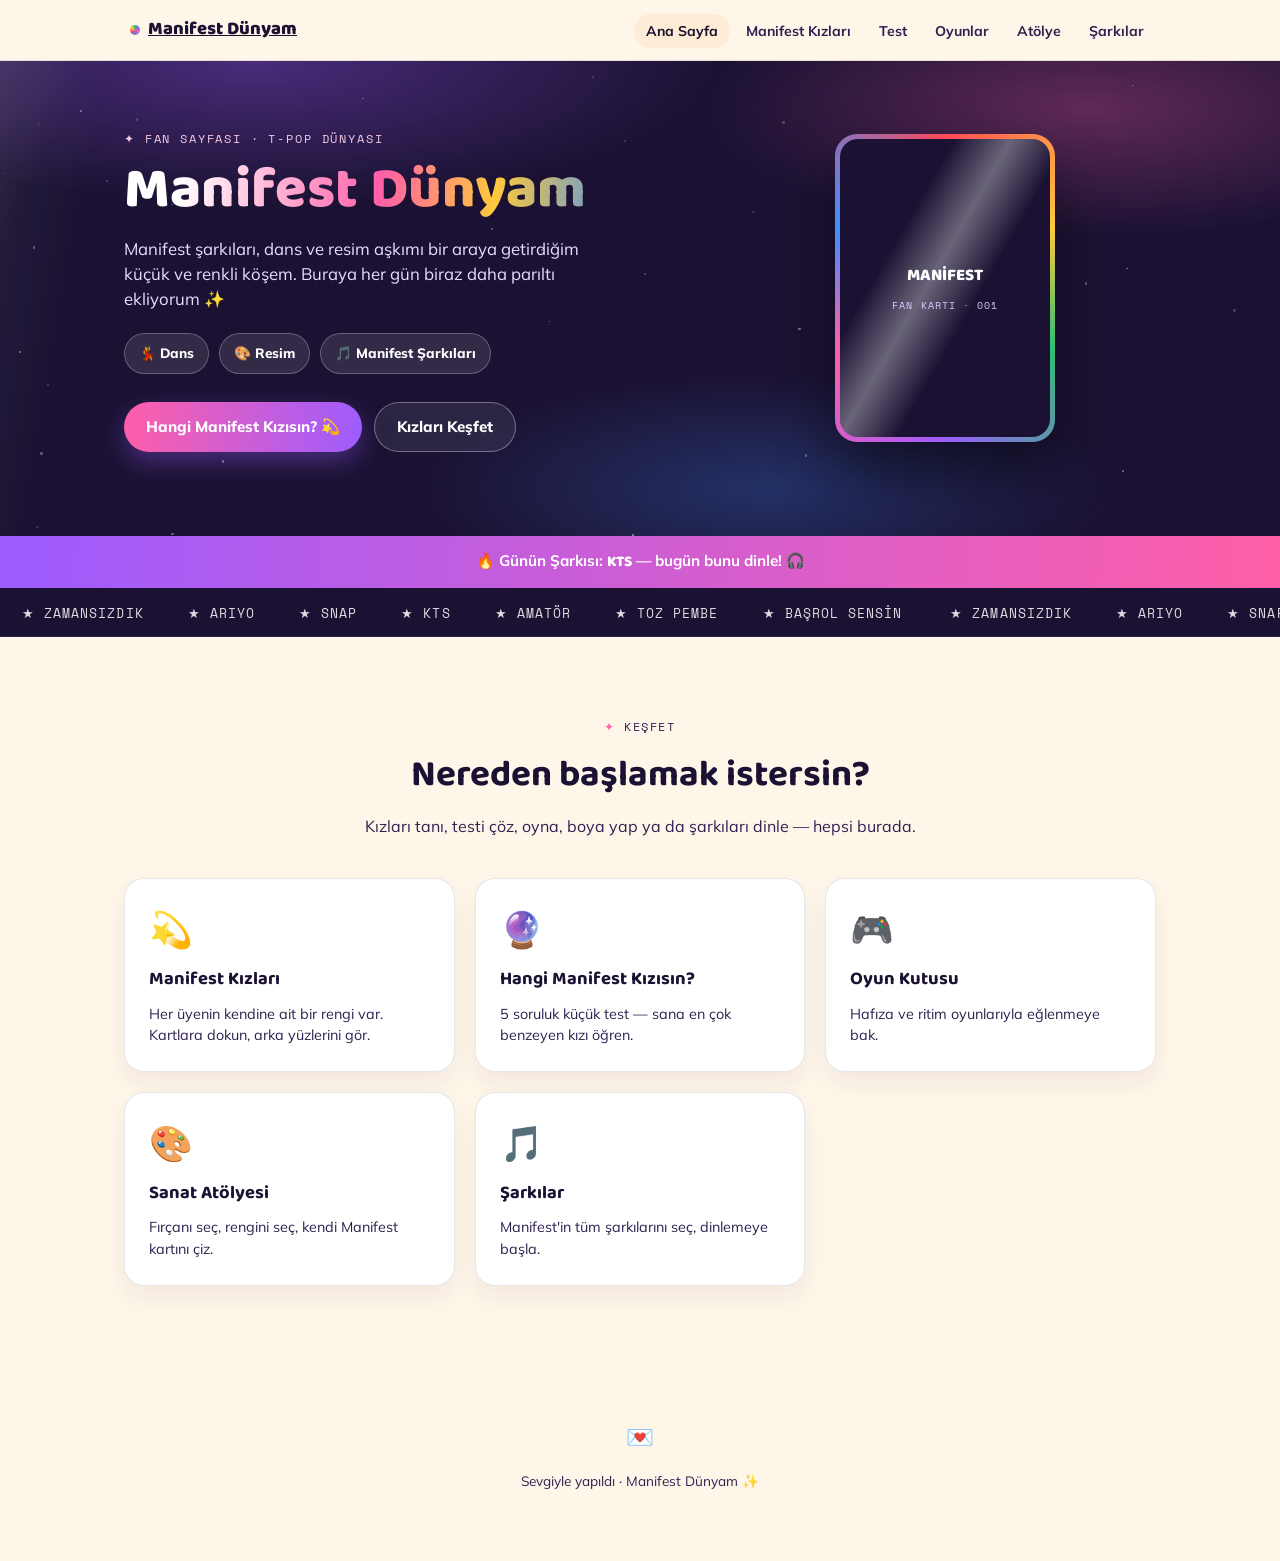
==== commit 4fb3754e: "Fix double-audio bug, add music start/stop, remove volleyball, revamp art workshop - ritim.js: remov" ====
--- a/index.html
+++ b/index.html
@@ -3,13 +3,38 @@
 <head>
   <meta charset="UTF-8" />
   <meta name="viewport" content="width=device-width, initial-scale=1.0" />
+  <meta name="google-site-verification" content="Minl5_PTu8Tn71j3b0nVA_zGOvKFvpDJqazNSo-Y3tg" />
   <title>Manifest Dünyam ✨</title>
-  <meta name="description" content="Manifest şarkıları, dans, voleybol ve resim aşkımı bir araya getirdiğim renkli fan köşem." />
+  <meta name="description" content="Manifest şarkıları, dans ve resim aşkımı bir araya getirdiğim renkli fan köşem." />
+  <link rel="canonical" href="https://manifest.hilalsay.com.tr/" />
+  <meta name="robots" content="index, follow" />
+  <meta property="og:type" content="website" />
+  <meta property="og:site_name" content="Manifest Dünyam" />
+  <meta property="og:locale" content="tr_TR" />
+  <meta property="og:title" content="Manifest Dünyam" />
+  <meta property="og:description" content="Manifest şarkıları, dans ve resim aşkımı bir araya getirdiğim renkli fan köşem." />
+  <meta property="og:url" content="https://manifest.hilalsay.com.tr/" />
+  <meta property="og:image" content="https://manifest.hilalsay.com.tr/img/og-image.png" />
+  <meta property="og:image:width" content="1200" />
+  <meta property="og:image:height" content="630" />
+  <meta property="og:image:alt" content="Manifest Dünyam — fan sayfası" />
+  <meta name="twitter:card" content="summary_large_image" />
+  <meta name="twitter:image" content="https://manifest.hilalsay.com.tr/img/og-image.png" />
   <link rel="icon" href="data:image/svg+xml,<svg xmlns=%22http://www.w3.org/2000/svg%22 viewBox=%220 0 100 100%22><text y=%22.9em%22 font-size=%2290%22>💫</text></svg>" />
   <link rel="stylesheet" href="css/style.css" />
   <link rel="preconnect" href="https://fonts.googleapis.com" />
   <link rel="preconnect" href="https://fonts.gstatic.com" crossorigin />
   <link href="https://fonts.googleapis.com/css2?family=Baloo+2:wght@500;700;800&family=Mulish:wght@400;600;700;800&family=Space+Mono:wght@400;700&display=swap" rel="stylesheet" />
+  <script type="application/ld+json">
+  {
+    "@context": "https://schema.org",
+    "@type": "WebSite",
+    "name": "Manifest Dünyam",
+    "url": "https://manifest.hilalsay.com.tr/",
+    "description": "Manifest şarkıları, dans ve resim aşkımı bir araya getirdiğim renkli fan köşem.",
+    "inLanguage": "tr"
+  }
+  </script>
 </head>
 <body>
   <main>
@@ -20,10 +45,9 @@
         <div>
           <div class="hero-eyebrow">✦ Fan sayfası · T-Pop dünyası</div>
           <h1>Manifest Dünyam</h1>
-          <p class="hero-sub">Manifest şarkıları, dans, voleybol ve resim aşkımı bir araya getirdiğim küçük ve renkli köşem. Buraya her gün biraz daha parıltı ekliyorum ✨</p>
+          <p class="hero-sub">Manifest şarkıları, dans ve resim aşkımı bir araya getirdiğim küçük ve renkli köşem. Buraya her gün biraz daha parıltı ekliyorum ✨</p>
           <div class="badges">
             <span class="badge">💃 Dans</span>
-            <span class="badge">🏐 Voleybol</span>
             <span class="badge">🎨 Resim</span>
             <span class="badge">🎵 Manifest Şarkıları</span>
           </div>
@@ -75,7 +99,7 @@
           <a class="hub-card" href="oyunlar.html">
             <span class="icon">🎮</span>
             <h3>Oyun Kutusu</h3>
-            <p>Hafıza, voleybol ve ritim oyunlarıyla eğlenmeye bak.</p>
+            <p>Hafıza ve ritim oyunlarıyla eğlenmeye bak.</p>
           </a>
           <a class="hub-card" href="atolye.html">
             <span class="icon">🎨</span>
--- a/css/style.css
+++ b/css/style.css
@@ -366,10 +366,22 @@
 }
 .swatch.active{box-shadow:0 0 0 3px var(--ink);}
 .paint-toolbar input[type=range]{accent-color:var(--hilal);}
-#paintCanvas{
-  width:100%; max-width:640px; height:380px; display:block; margin:0 auto;
-  background:#fff; border-radius:16px; border:2px dashed var(--card-line); touch-action:none;
-}
+
+/* background swatches */
+.bg-swatch{
+  width:46px; height:34px; border-radius:10px; border:2px solid #fff; box-shadow:0 0 0 2px var(--card-line);
+  cursor:pointer; padding:0; background-size:cover; background-position:center;
+}
+.bg-swatch.active{box-shadow:0 0 0 3px var(--ink);}
+
+/* two-layer paint stage: bottom canvas is paintable, top canvas holds the line-art template */
+.paint-stage{position:relative; max-width:640px; margin:0 auto;}
+.paint-stage canvas{
+  width:100%; height:380px; display:block; border-radius:16px; touch-action:none;
+}
+#paintCanvas{background:#fff; border:2px dashed var(--card-line);}
+#lineArtCanvas{position:absolute; inset:0; border:2px dashed transparent; pointer-events:none;}
+
 .paint-actions{display:flex; justify-content:center; gap:10px; margin-top:14px;}
 
 /* ---------- CHANNEL ---------- */
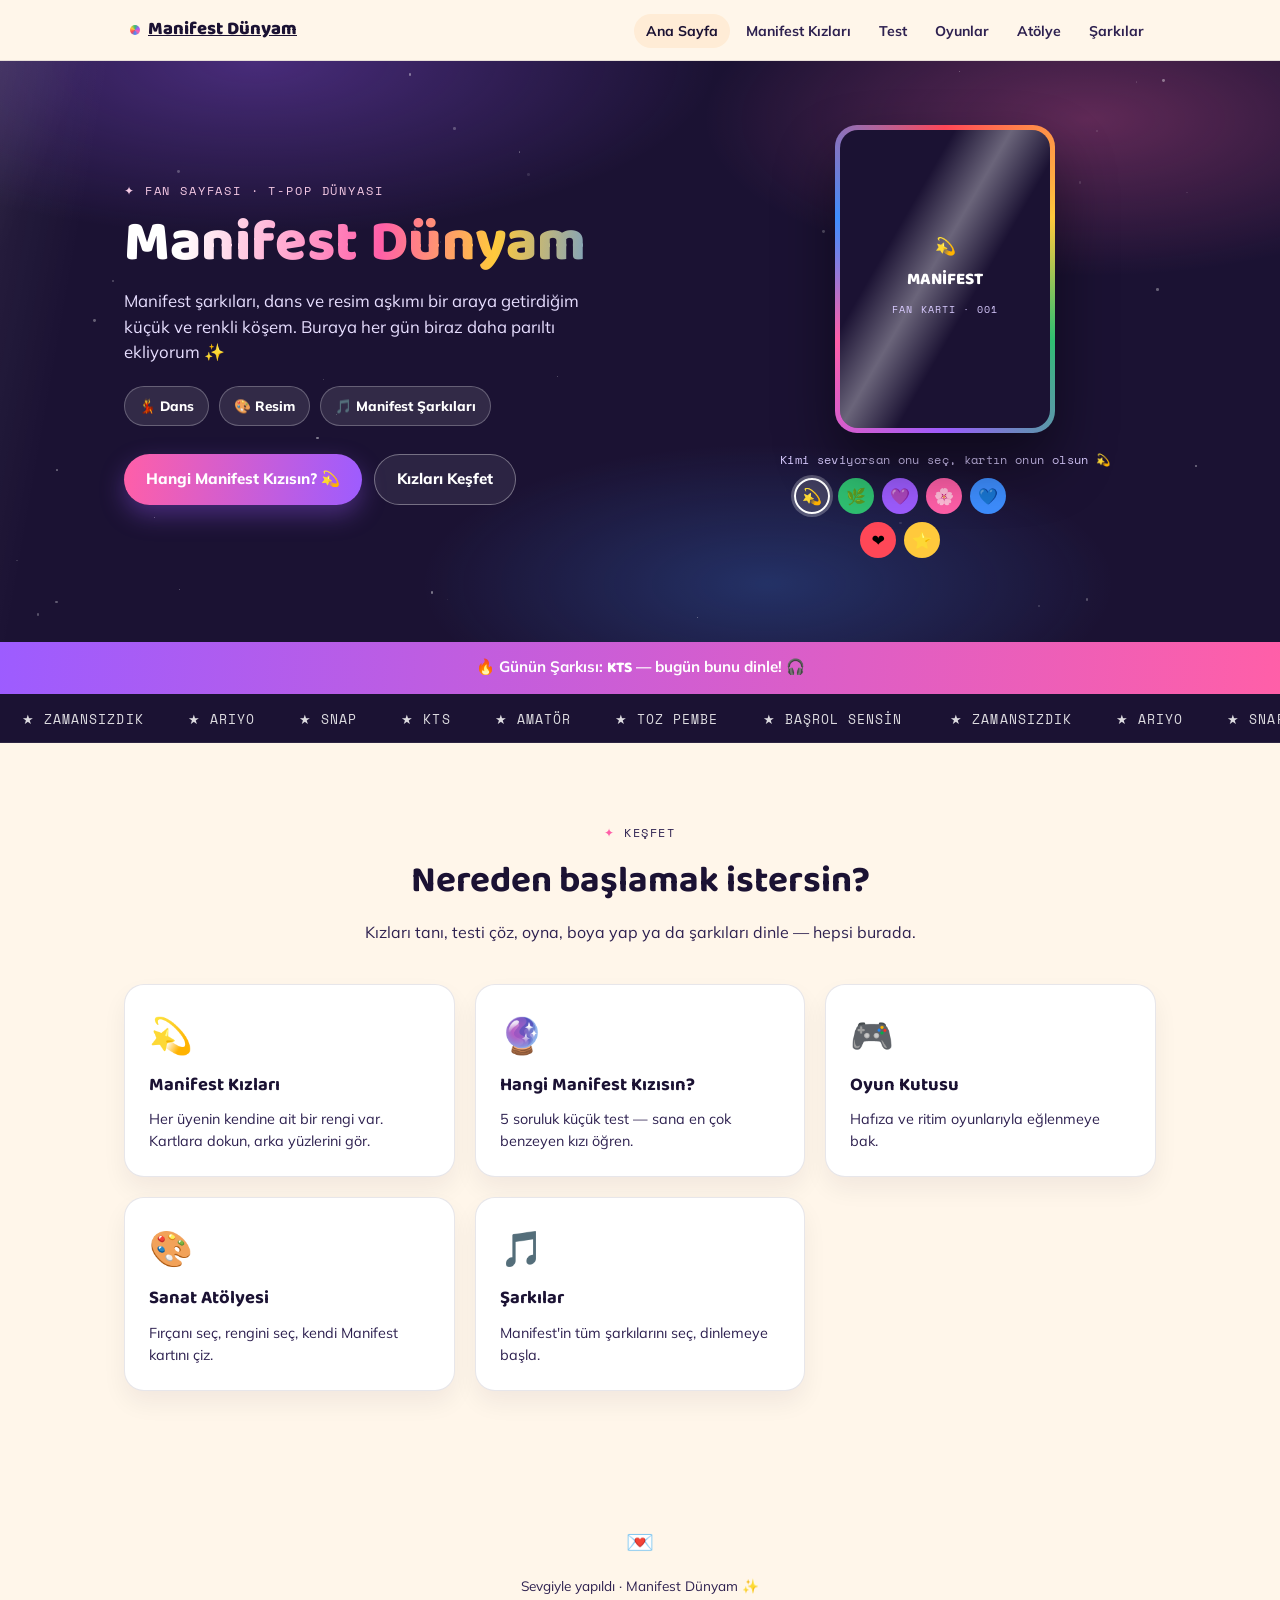
==== commit c523238c: "Update site files, add songs and SEO configurations" ====
--- a/index.html
+++ b/index.html
@@ -57,11 +57,16 @@
           </div>
         </div>
         <div class="hero-card-stage">
-          <div class="mini-card">
+          <div class="mini-card" id="favCard">
             <div class="mini-card-inner">
-              <span>MANİFEST</span>
-              <small>FAN KARTI · 001</small>
+              <span class="mini-card-emoji" id="favCardEmoji">💫</span>
+              <span id="favCardName">MANİFEST</span>
+              <small id="favCardSub">FAN KARTI · 001</small>
             </div>
+          </div>
+          <div class="member-picker-wrap">
+            <p class="member-picker-label">Kimi seviyorsan onu seç, kartın onun olsun 💫</p>
+            <div class="member-picker" id="memberPicker" aria-label="Favori Manifest üyeni seç"></div>
           </div>
         </div>
       </div>
@@ -106,7 +111,7 @@
             <h3>Sanat Atölyesi</h3>
             <p>Fırçanı seç, rengini seç, kendi Manifest kartını çiz.</p>
           </a>
-          <a class="hub-card" href="kanalim.html">
+          <a class="hub-card" href="sarkilar.html">
             <span class="icon">🎵</span>
             <h3>Şarkılar</h3>
             <p>Manifest'in tüm şarkılarını seç, dinlemeye başla.</p>
--- a/css/style.css
+++ b/css/style.css
@@ -140,7 +140,7 @@
 .btn-dark{background:var(--ink); color:#fff;}
 
 /* floating holo card in hero */
-.hero-card-stage{display:flex; justify-content:center;}
+.hero-card-stage{display:flex; flex-direction:column; align-items:center; justify-content:center; gap:18px;}
 .mini-card{
   width:220px; aspect-ratio:3/4.2; border-radius:22px; position:relative;
   background:
@@ -148,6 +148,10 @@
   padding:5px;
   animation:float 5s ease-in-out infinite;
   box-shadow:0 30px 60px rgba(0,0,0,0.45);
+  transition:background .3s ease;
+}
+.mini-card.has-fav{
+  background:conic-gradient(from 120deg, var(--fav-color), #fff, var(--fav-color));
 }
 @keyframes float{0%,100%{transform:translateY(0) rotate(-3deg);} 50%{transform:translateY(-14px) rotate(2deg);}}
 .mini-card-inner{
@@ -161,8 +165,24 @@
   animation:shine 3.2s linear infinite;
 }
 @keyframes shine{0%{transform:translateX(-120%) rotate(8deg);} 100%{transform:translateX(120%) rotate(8deg);}}
+.mini-card-emoji{font-size:1.9rem; z-index:1; line-height:1;}
 .mini-card-inner span{font-family:var(--display); font-weight:800; color:#fff; font-size:1.05rem; z-index:1;}
 .mini-card-inner small{font-family:var(--mono); font-size:0.65rem; letter-spacing:.1em; color:#D9CBFF; z-index:1;}
+
+/* favorite member picker under the hero card */
+.member-picker-wrap{text-align:center;}
+.member-picker-label{
+  font-family:var(--mono); font-size:0.72rem; letter-spacing:.03em; color:#D9CBFF;
+  margin:0 0 10px;
+}
+.member-picker{display:flex; flex-wrap:wrap; justify-content:center; gap:8px; max-width:240px;}
+.member-chip{
+  width:36px; height:36px; border-radius:50%; border:2px solid transparent; cursor:pointer;
+  display:flex; align-items:center; justify-content:center; font-size:1rem; padding:0;
+  background:rgba(255,255,255,0.1); transition:transform .15s ease, border-color .15s ease;
+}
+.member-chip:hover{transform:translateY(-2px);}
+.member-chip.active{border-color:#fff; box-shadow:0 0 0 3px rgba(255,255,255,0.25);}
 
 /* ---------- MARQUEE ---------- */
 .marquee{
@@ -367,6 +387,110 @@
 .swatch.active{box-shadow:0 0 0 3px var(--ink);}
 .paint-toolbar input[type=range]{accent-color:var(--hilal);}
 
+/* ---------- ŞARKI OYNATICI (Spotify esintili) ---------- */
+.spotify-player{
+  position:relative; overflow:hidden;
+  background:linear-gradient(165deg, var(--ink) 0%, var(--ink-soft) 100%);
+  border-radius:28px; padding:26px 26px 22px; color:#fff;
+  box-shadow:0 24px 48px rgba(27,18,51,0.35);
+}
+.spotify-player::before{
+  content:""; position:absolute; inset:-40% -20% auto -20%; height:70%;
+  background:radial-gradient(circle at 30% 20%, rgba(255,95,168,0.35), transparent 60%),
+             radial-gradient(circle at 75% 10%, rgba(157,92,255,0.35), transparent 55%);
+  filter:blur(30px); pointer-events:none;
+}
+
+.sp-head{position:relative; display:flex; align-items:center; justify-content:space-between; margin-bottom:18px;}
+.sp-eyebrow{font-family:var(--mono); font-size:0.72rem; font-weight:700; letter-spacing:0.14em; color:#D9CBFF;}
+.sp-badge{
+  font-family:var(--mono); font-size:0.72rem; font-weight:700; color:#fff;
+  background:rgba(255,255,255,0.12); border:1px solid rgba(255,255,255,0.2);
+  padding:5px 12px; border-radius:999px;
+}
+
+.sp-now{position:relative; display:flex; align-items:center; gap:16px; margin-bottom:20px;}
+.sp-art{
+  flex:0 0 auto; width:72px; height:72px; border-radius:18px; display:flex; align-items:center; justify-content:center;
+  font-size:2.1rem; background:linear-gradient(140deg, var(--lidya), var(--hilal));
+  box-shadow:0 10px 22px rgba(157,92,255,0.4);
+}
+.sp-meta{min-width:0;}
+.sp-meta h3{margin:0 0 4px; color:#fff; font-size:1.15rem; white-space:nowrap; overflow:hidden; text-overflow:ellipsis;}
+.sp-meta p{margin:0; color:#C9BFE0; font-size:0.85rem; min-height:1.3em;}
+
+.sp-progress-row{position:relative; display:flex; align-items:center; gap:10px; margin-bottom:18px;}
+.sp-time{font-family:var(--mono); font-size:0.72rem; color:#C9BFE0; min-width:34px;}
+.sp-time:last-child{text-align:right;}
+.sp-progress{
+  --progress:0%;
+  -webkit-appearance:none; appearance:none; flex:1;
+  height:5px; border-radius:999px; outline:none; cursor:pointer;
+  background:linear-gradient(to right, var(--lidya), var(--hilal) var(--progress), rgba(255,255,255,0.18) var(--progress));
+  transition:opacity .2s;
+}
+.sp-progress:disabled{opacity:0.4; cursor:not-allowed;}
+.sp-progress::-webkit-slider-runnable-track{height:5px; border-radius:999px; background:transparent;}
+.sp-progress::-webkit-slider-thumb{
+  -webkit-appearance:none; appearance:none; width:14px; height:14px; margin-top:-4.5px;
+  border-radius:50%; background:#fff; box-shadow:0 2px 6px rgba(0,0,0,0.4); cursor:pointer;
+  opacity:0; transition:opacity .15s;
+}
+.sp-progress:hover::-webkit-slider-thumb, .sp-progress:active::-webkit-slider-thumb{opacity:1;}
+.sp-progress::-moz-range-track{height:5px; border-radius:999px; background:rgba(255,255,255,0.18);}
+.sp-progress::-moz-range-progress{height:5px; border-radius:999px; background:linear-gradient(to right, var(--lidya), var(--hilal));}
+.sp-progress::-moz-range-thumb{
+  width:12px; height:12px; border-radius:50%; background:#fff; border:none;
+  box-shadow:0 2px 6px rgba(0,0,0,0.4); cursor:pointer;
+}
+
+.sp-transport{position:relative; display:flex; align-items:center; justify-content:center; gap:22px; margin-bottom:20px;}
+.sp-side-btn{
+  border:none; background:none; color:#C9BFE0; font-size:1.3rem; cursor:pointer; padding:6px;
+  transition:color .15s, transform .15s;
+}
+.sp-side-btn:hover{color:#fff; transform:scale(1.1);}
+.sp-play-btn{
+  width:58px; height:58px; border-radius:50%; border:none; cursor:pointer;
+  background:linear-gradient(140deg, var(--lidya), var(--hilal)); color:#fff;
+  font-size:1.4rem; display:flex; align-items:center; justify-content:center;
+  box-shadow:0 10px 24px rgba(157,92,255,0.5); transition:transform .15s;
+}
+.sp-play-btn:hover{transform:scale(1.06);}
+.sp-play-btn:active{transform:scale(0.96);}
+
+.sp-bottom-row{position:relative; display:flex; align-items:center; justify-content:space-between; gap:14px; flex-wrap:wrap;}
+.sp-stop-link{
+  border:none; background:none; color:#C9BFE0; font-family:var(--mono); font-size:0.75rem;
+  font-weight:700; cursor:pointer; padding:6px 0; text-decoration:underline; text-underline-offset:3px;
+}
+.sp-stop-link:hover{color:#fff;}
+.sp-stop-link:disabled{opacity:0.35; cursor:not-allowed; text-decoration:none;}
+
+.sp-volume{display:flex; align-items:center; gap:8px;}
+.sp-vol-icon{border:none; background:none; color:#C9BFE0; font-size:1.1rem; cursor:pointer; padding:2px;}
+.sp-vol-icon:hover{color:#fff;}
+.sp-vol-slider{
+  --progress:80%;
+  -webkit-appearance:none; appearance:none; width:90px; height:4px; border-radius:999px; outline:none; cursor:pointer;
+  background:linear-gradient(to right, #fff, #fff var(--progress), rgba(255,255,255,0.18) var(--progress));
+}
+.sp-vol-slider::-webkit-slider-runnable-track{height:4px; border-radius:999px; background:transparent;}
+.sp-vol-slider::-webkit-slider-thumb{
+  -webkit-appearance:none; appearance:none; width:12px; height:12px; margin-top:-4px;
+  border-radius:50%; background:#fff; box-shadow:0 2px 5px rgba(0,0,0,0.4); cursor:pointer;
+}
+.sp-vol-slider::-moz-range-track{height:4px; border-radius:999px; background:rgba(255,255,255,0.18);}
+.sp-vol-slider::-moz-range-progress{height:4px; border-radius:999px; background:#fff;}
+.sp-vol-slider::-moz-range-thumb{width:12px; height:12px; border-radius:50%; background:#fff; border:none; cursor:pointer;}
+
+@media (max-width:480px){
+  .spotify-player{padding:22px 18px 18px;}
+  .sp-art{width:60px; height:60px; font-size:1.7rem;}
+  .sp-vol-slider{width:64px;}
+  .sp-bottom-row{justify-content:center;}
+}
+
 /* background swatches */
 .bg-swatch{
   width:46px; height:34px; border-radius:10px; border:2px solid #fff; box-shadow:0 0 0 2px var(--card-line);
@@ -422,6 +546,8 @@
 .secret-box p{margin-top:10px; color:var(--ink-soft);}
 
 .confetti{position:fixed; top:-10px; z-index:200; border-radius:2px; pointer-events:none;}
+
+.sparkle-burst{position:fixed; z-index:210; pointer-events:none; line-height:1; will-change:transform,opacity;}
 
 @media (prefers-reduced-motion: reduce){
   *{animation-duration:0.001ms !important; animation-iteration-count:1 !important; transition-duration:0.001ms !important;}
